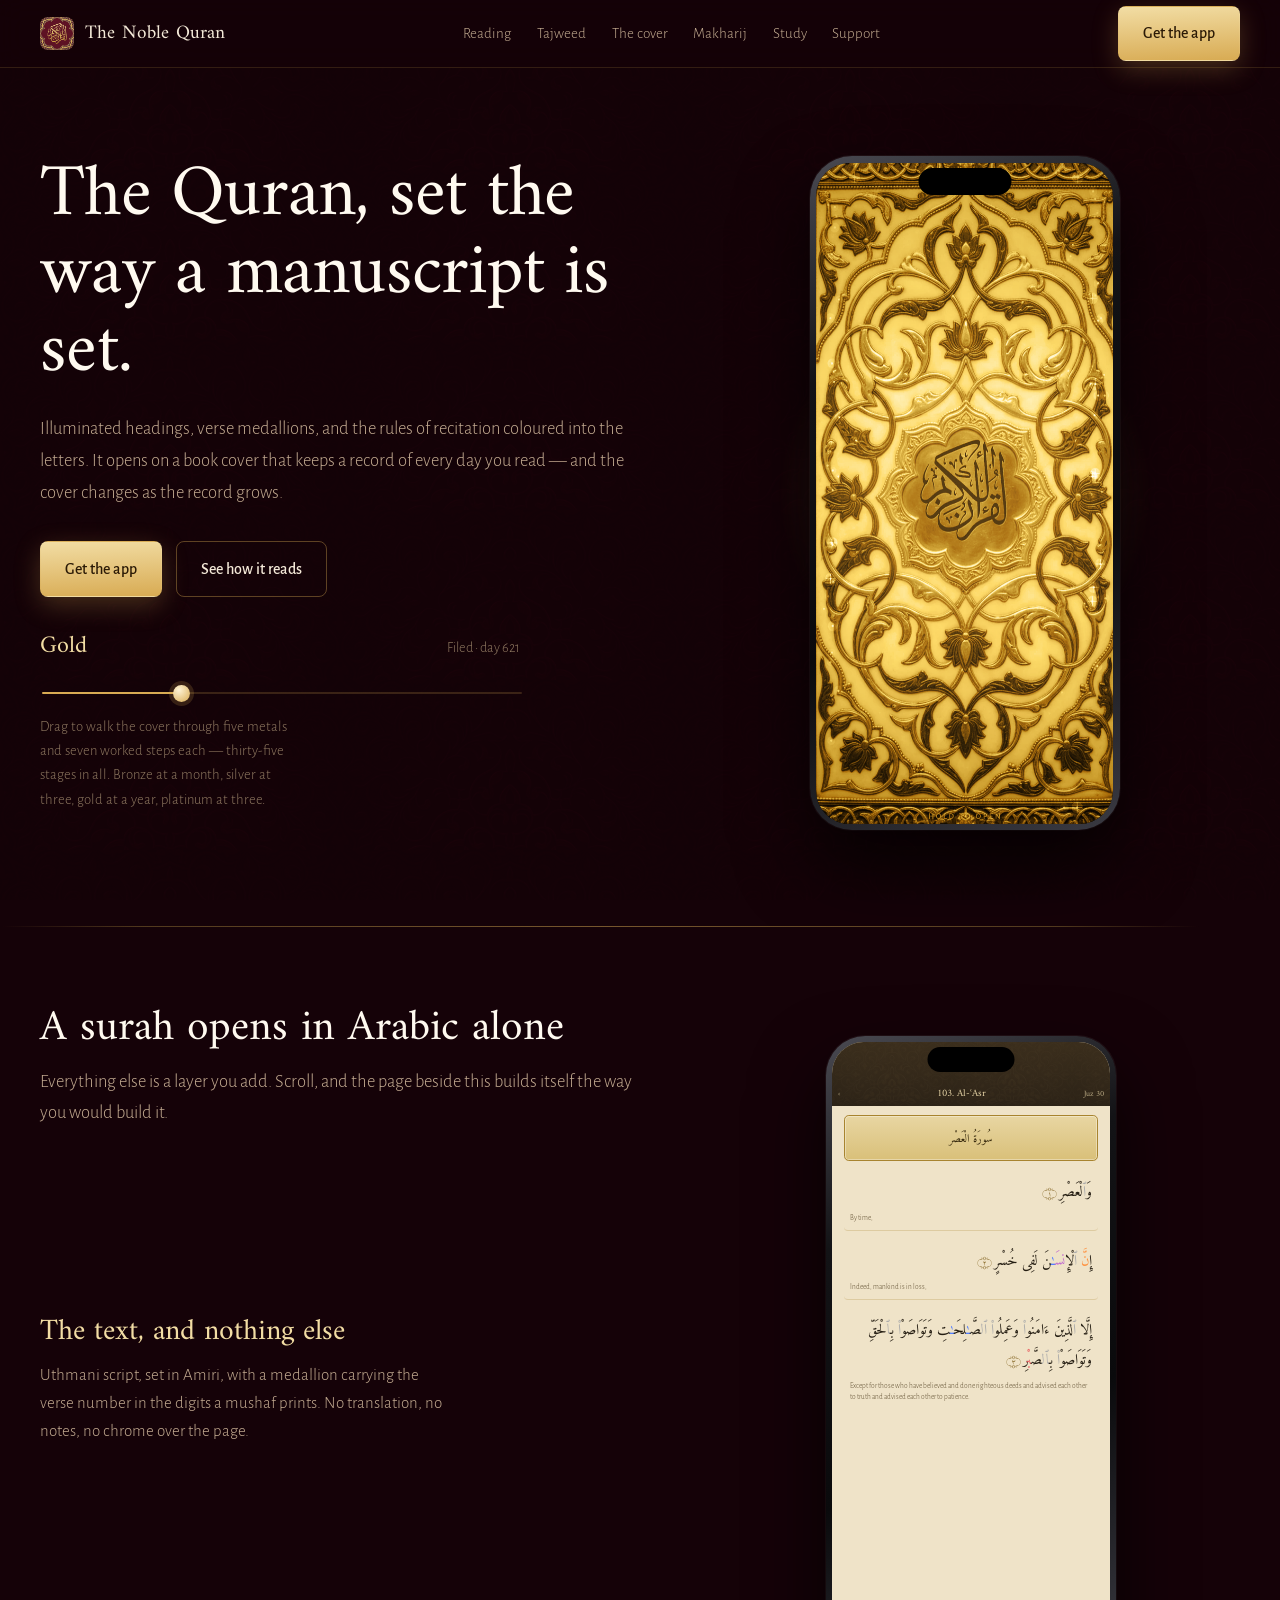
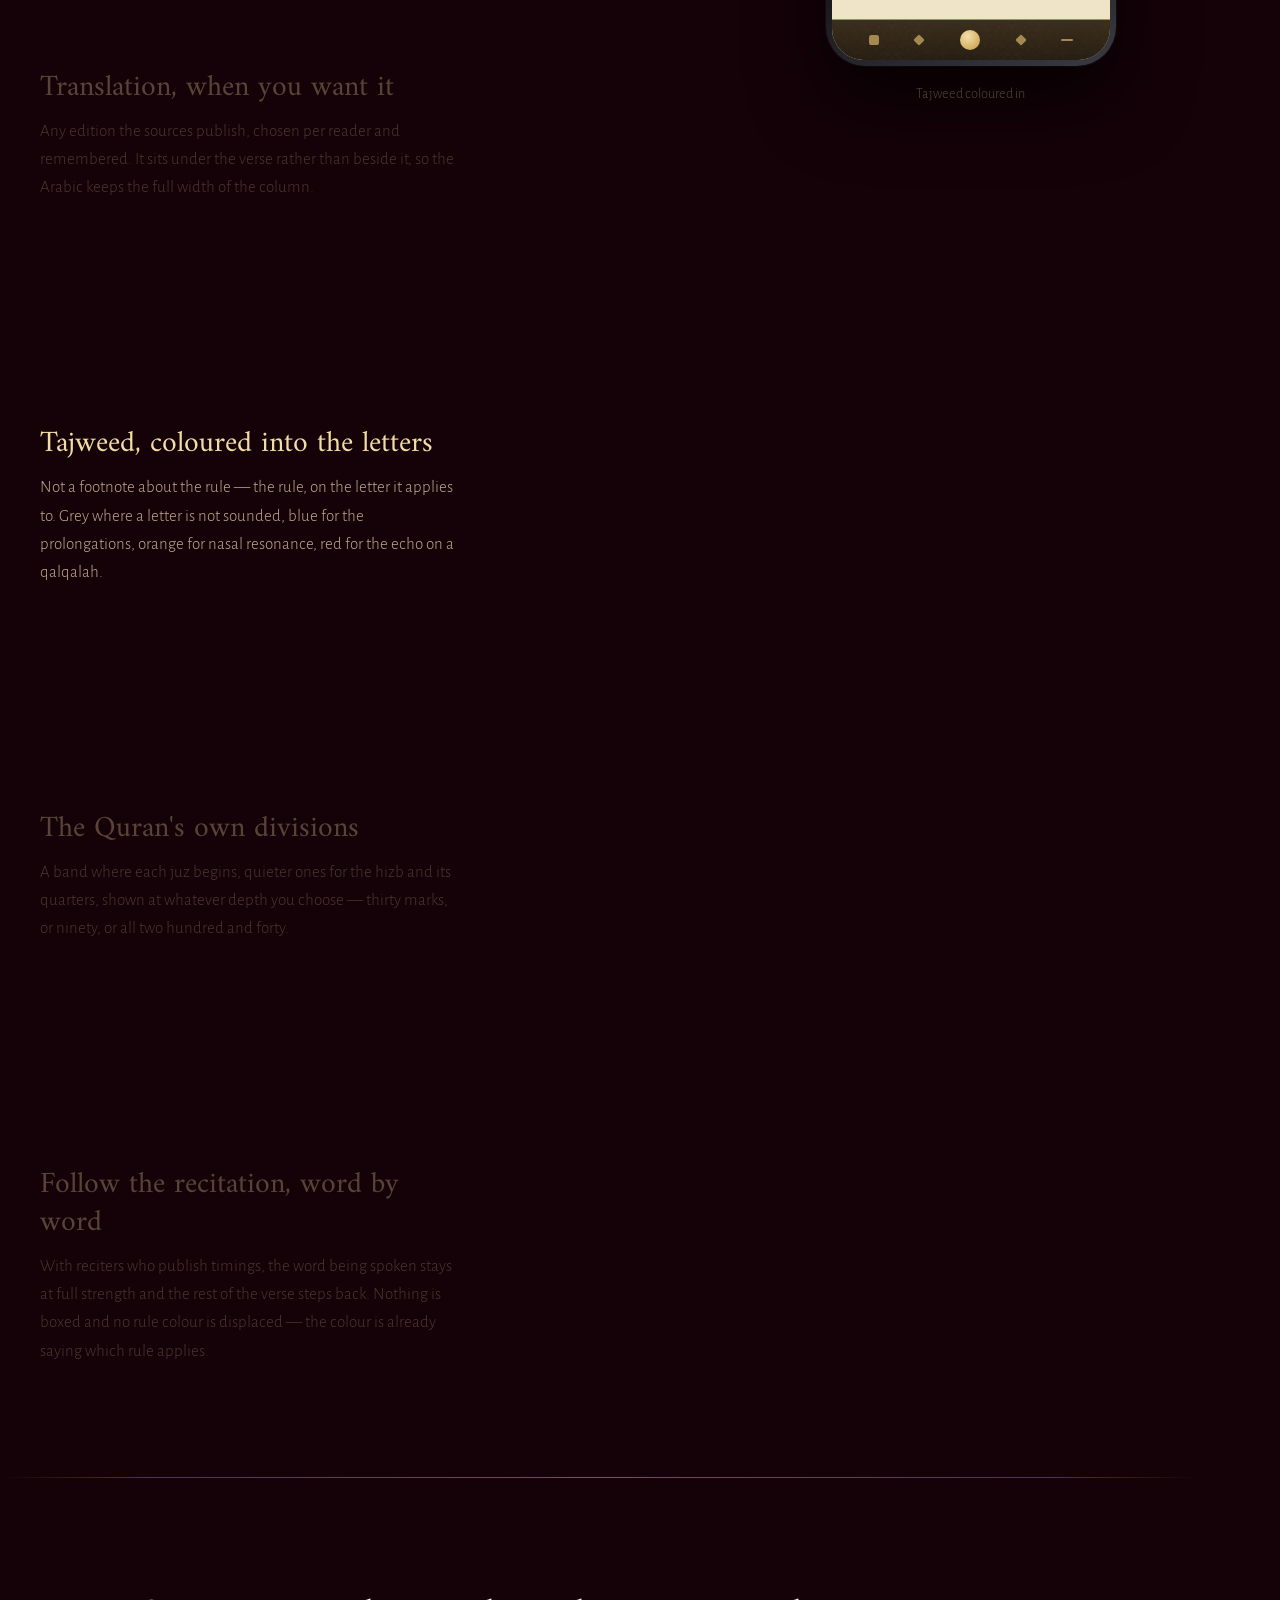
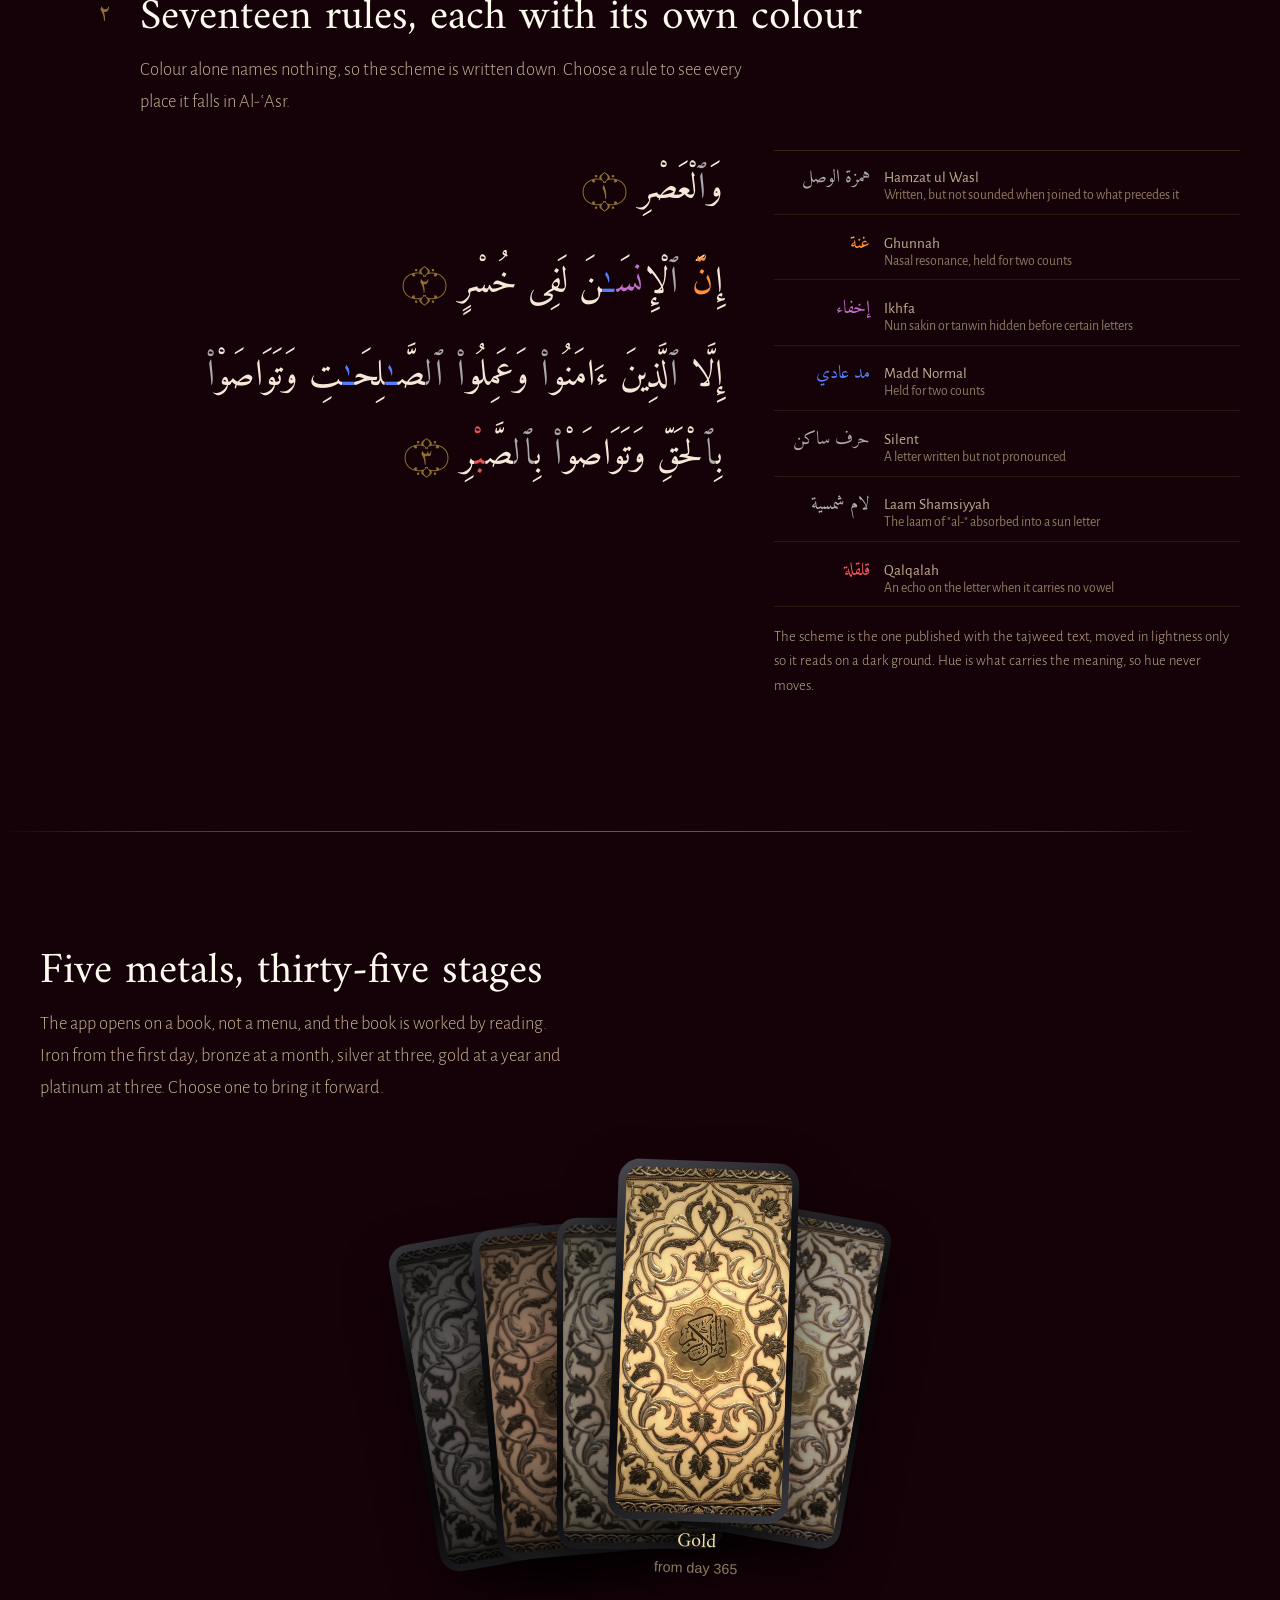
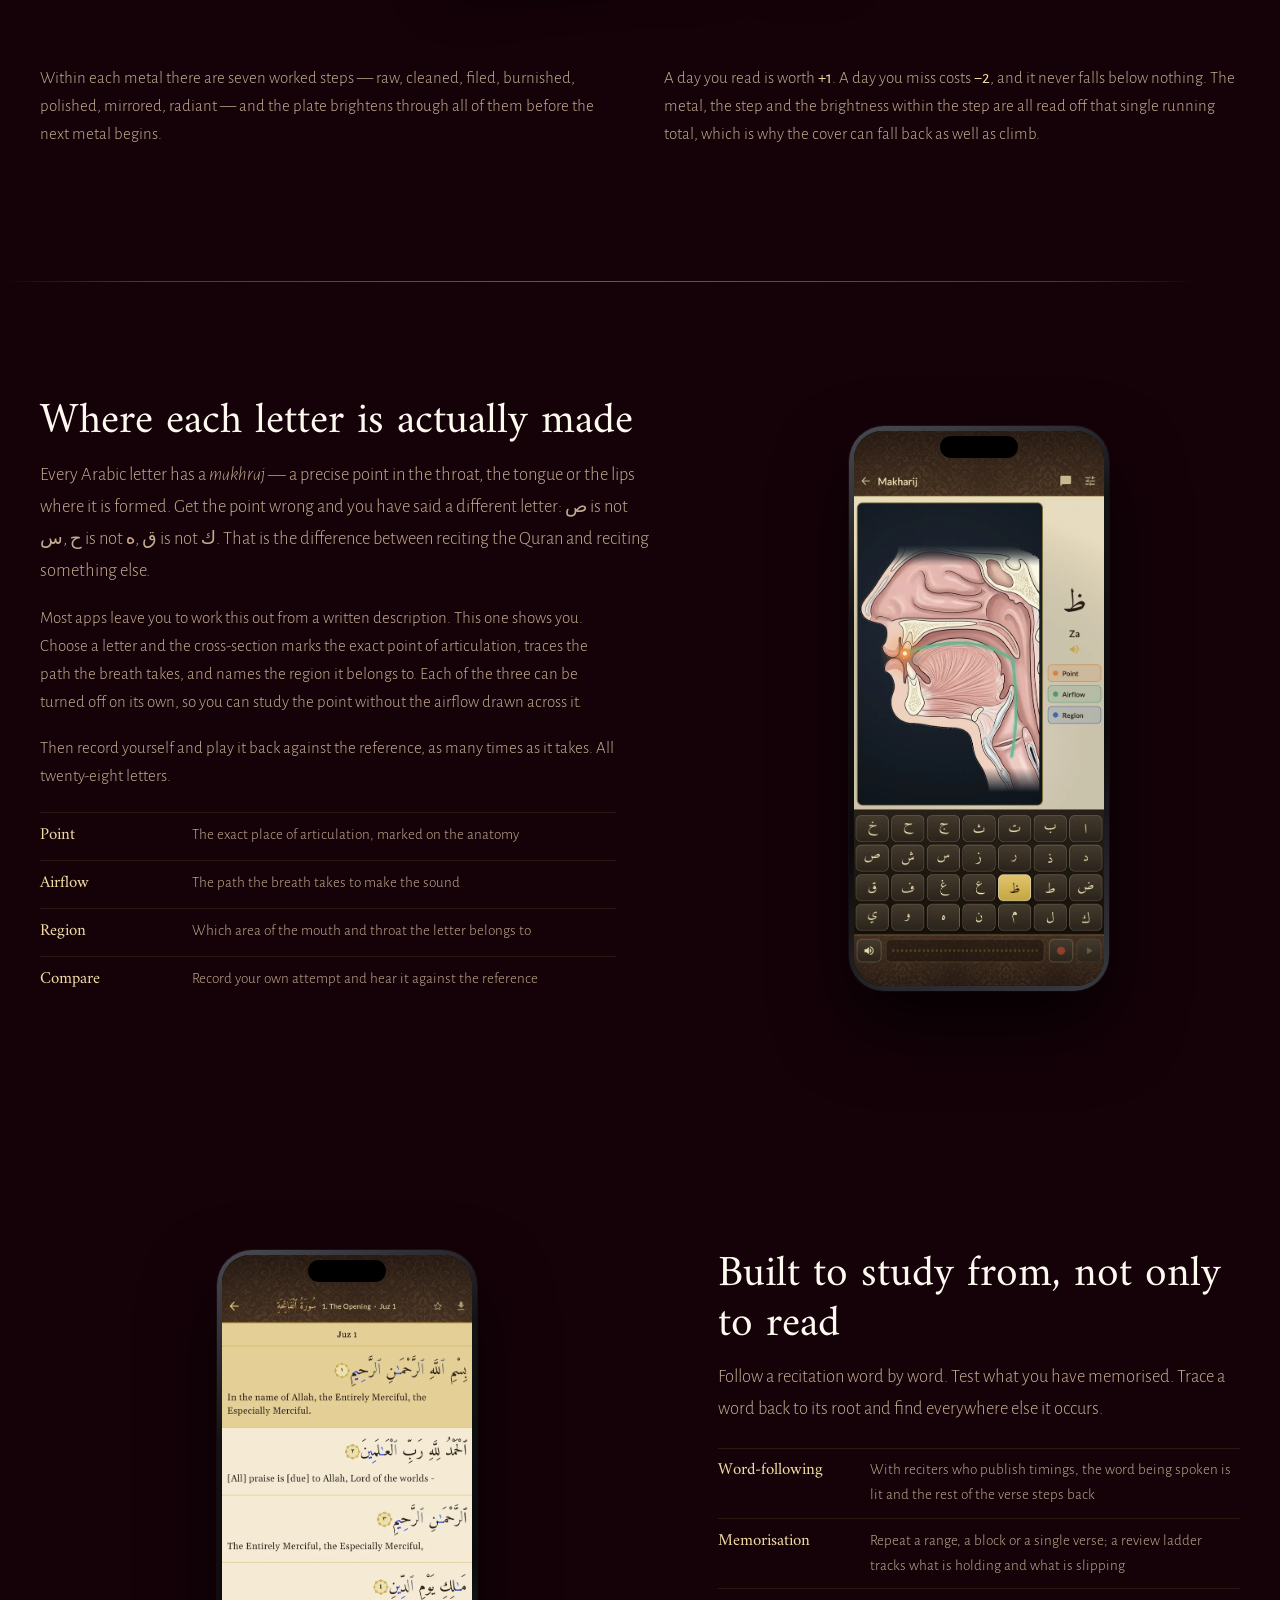
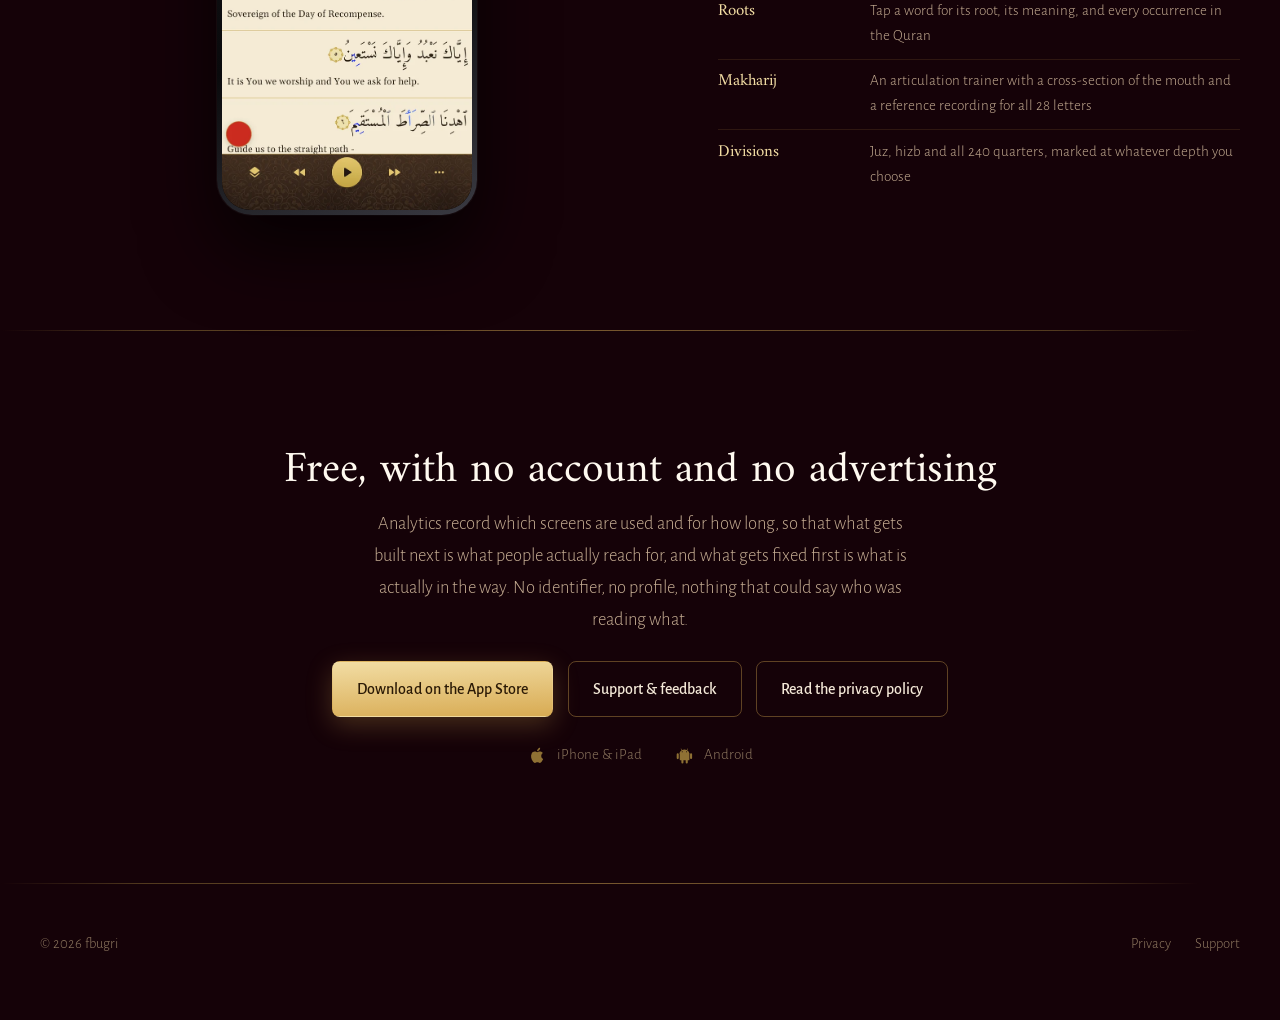
==== index.html @ 0a6eea0e "Texture the ground, mend the ladder, and give support a form The ladder was stacked: each metal's sp" ====
<!doctype html>
<html lang="en">
<head>
<meta charset="utf-8">
<meta name="viewport" content="width=device-width, initial-scale=1">
<title>The Noble Quran</title>
<meta name="description" content="A Quran reader for iPhone, set the way a manuscript is set. Tajweed coloured into the letters, word-by-word recitation, and a cover that records every day you read.">
<link rel="icon" href="img/icon.png">
<link rel="canonical" href="https://fbugri-rgb.github.io/noble-quran/">
<meta property="og:type" content="website">
<meta property="og:site_name" content="The Noble Quran">
<meta property="og:title" content="The Noble Quran">
<meta property="og:description" content="A Quran reader for iPhone, set the way a manuscript is set. Tajweed coloured into the letters, recitation followed word by word, and a cover worked by reading.">
<meta property="og:url" content="https://fbugri-rgb.github.io/noble-quran/">
<meta property="og:image" content="https://fbugri-rgb.github.io/noble-quran/img/og.jpg">
<meta property="og:image:width" content="1200">
<meta property="og:image:height" content="630">
<meta property="og:image:alt" content="The Noble Quran: an iPhone showing an illuminated gold book cover.">
<meta name="twitter:card" content="summary_large_image">
<meta name="twitter:title" content="The Noble Quran">
<meta name="twitter:description" content="A Quran reader for iPhone, set the way a manuscript is set. Tajweed coloured into the letters, recitation followed word by word, and a cover worked by reading.">
<meta name="twitter:image" content="https://fbugri-rgb.github.io/noble-quran/img/og.jpg">
<meta name="theme-color" content="#150208">

<link rel="preconnect" href="https://fonts.googleapis.com">
<link rel="preconnect" href="https://fonts.gstatic.com" crossorigin>
<link href="https://fonts.googleapis.com/css2?family=Amiri:ital,wght@0,400;0,700;1,400&family=Alegreya+Sans:wght@300;400;500;700&display=swap" rel="stylesheet">
<link rel="stylesheet" href="style.css">
<style>
/* ─── The phone ────────────────────────────────────────────────────────────
   Drawn rather than an image, so the bezel stays crisp at any size and the
   screen can hold live content as easily as a screenshot. */
.phone{position:relative;width:var(--w,270px);aspect-ratio:1206/2622;flex:none;
  border-radius:calc(var(--w,270px)/7.4);
  padding:calc(var(--w,270px)/48);
  background:linear-gradient(155deg,#4a4a52,#131316 28%,#0a0a0c 62%,#3a3a42);
  box-shadow:0 2.2rem 4.5rem rgba(0,0,0,.72), 0 0 0 1px rgba(255,255,255,.06);}
.phone-screen{position:relative;width:100%;height:100%;overflow:hidden;background:#000;
  border-radius:calc(var(--w,270px)/9.2)}
.phone-screen img{width:100%;height:100%;object-fit:cover;object-position:top}
.phone-island{position:absolute;top:calc(var(--w,270px)/26);left:50%;transform:translateX(-50%);
  width:30%;height:calc(var(--w,270px)/11.5);background:#000;border-radius:999px;z-index:3}

/* ─── Hero ─────────────────────────────────────────────────────────────── */
.hero{padding-top:clamp(3rem,7vw,5.5rem);padding-bottom:clamp(3.5rem,8vw,6rem);overflow:hidden}
.hero-grid{display:grid;grid-template-columns:minmax(0,1.03fr) minmax(0,.97fr);
  gap:clamp(2rem,5vw,4.5rem);align-items:center}
.hero h1{margin-bottom:1.4rem}
.hero .lede{margin-bottom:2rem}
.hero-cta{display:flex;gap:.9rem;flex-wrap:wrap;align-items:center}
.hero-note{margin-top:1.2rem;font-size:.92rem;color:var(--faint)}

.stage{position:relative;display:flex;justify-content:center;align-items:center}
.stage::before{content:"";position:absolute;width:min(34rem,120%);aspect-ratio:1;border-radius:50%;
  background:radial-gradient(closest-side,color-mix(in srgb,var(--gold) 22%,transparent),transparent 70%);
  filter:blur(6px)}

/* The cover canvas sits where a screenshot would, and is the same artwork the
   app draws — lit the same way. */
#coverCanvas{width:100%;height:100%;display:block}

/* The scrubber: the one interactive control in the hero. */
.scrub{margin-top:1.9rem;max-width:30rem}
.scrub-head{display:flex;justify-content:space-between;align-items:baseline;gap:1rem;margin-bottom:.55rem}
.scrub-metal{font-family:var(--display);font-size:1.5rem;color:var(--gold-bright)}
.scrub-step{font-size:.9rem;color:var(--faint)}
.scrub input[type=range]{width:100%;appearance:none;height:2px;border-radius:2px;
  background:linear-gradient(90deg,var(--gold) var(--pct,0%),color-mix(in srgb,var(--gold) 20%,transparent) var(--pct,0%));
  outline-offset:6px;cursor:pointer}
.scrub input[type=range]::-webkit-slider-thumb{appearance:none;width:1.05rem;height:1.05rem;border-radius:50%;
  background:radial-gradient(circle at 35% 30%,#fff3d4,var(--gold));border:0;
  box-shadow:0 0 0 4px color-mix(in srgb,var(--gold) 18%,transparent)}
.scrub input[type=range]::-moz-range-thumb{width:1.05rem;height:1.05rem;border-radius:50%;border:0;
  background:radial-gradient(circle at 35% 30%,#fff3d4,var(--gold))}
.scrub-caption{margin-top:.7rem;font-size:.92rem;color:var(--faint);max-width:32ch}

/* ─── Layer demo ───────────────────────────────────────────────────────── */
.verse-panel{background:linear-gradient(180deg,var(--ox-lift),var(--ox));
  border:1px solid color-mix(in srgb,var(--gold) 24%,transparent);border-radius:1rem;
  padding:clamp(1.4rem,3vw,2.2rem)}
.ayah{font-family:var(--display);font-size:clamp(1.7rem,3.4vw,2.35rem);line-height:2.1;
  direction:rtl;text-align:right;color:var(--ink);margin-bottom:.9rem}
.layer-line{color:var(--body);font-size:1rem;line-height:1.6;margin:.45rem 0 0;
  max-width:none;overflow:hidden;transition:opacity .22s ease}
.layer-line[hidden]{display:none}
.translit{font-style:italic;color:var(--faint)}
.switches{display:flex;flex-wrap:wrap;gap:.55rem;margin-top:1.5rem}
.sw{display:inline-flex;align-items:center;gap:.5rem;padding:.5rem .9rem;border-radius:999px;cursor:pointer;
  border:1px solid color-mix(in srgb,var(--gold) 26%,transparent);background:none;color:var(--body);
  font-family:var(--text);font-size:.95rem;transition:background .18s,color .18s,border-color .18s}
.sw .dot{width:.55rem;height:.55rem;border-radius:50%;background:color-mix(in srgb,var(--gold) 32%,transparent);
  transition:background .18s,box-shadow .18s}
.sw[aria-pressed=true]{color:var(--gold-bright);border-color:var(--gold);
  background:color-mix(in srgb,var(--gold) 11%,transparent)}
.sw[aria-pressed=true] .dot{background:var(--gold-bright);box-shadow:0 0 .5rem var(--gold)}

/* ─── Tajweed demo ─────────────────────────────────────────────────────── */
.tajweed-grid{display:grid;grid-template-columns:minmax(0,1.25fr) minmax(0,1fr);
  gap:clamp(1.6rem,4vw,3.2rem);align-items:start}
.tajweed-verse{font-family:var(--display);direction:rtl;text-align:right;
  font-size:clamp(1.6rem,3.2vw,2.3rem);line-height:2.15}
.tajweed-verse .v{display:block;margin-bottom:.9rem}
.tajweed-verse mark{background:none;color:inherit;border-radius:.15rem;padding:0 .04em;
  transition:background .2s ease,opacity .2s ease}
.tajweed-verse.dimmed mark:not(.lit){opacity:.28}
.tajweed-verse.dimmed .plain{opacity:.28}
.tajweed-verse mark.lit{background:color-mix(in srgb,currentColor 17%,transparent)}
.keylist{display:flex;flex-direction:column;gap:.1rem;border-top:1px solid color-mix(in srgb,var(--gold) 18%,transparent)}
.keyrow{display:grid;grid-template-columns:5.5rem 1fr;gap:.9rem;align-items:baseline;width:100%;
  padding:.62rem .5rem;background:none;border:0;border-bottom:1px solid color-mix(in srgb,var(--gold) 12%,transparent);
  cursor:pointer;text-align:left;font-family:var(--text);color:var(--body);font-size:.95rem;
  transition:background .16s}
.keyrow:hover,.keyrow.active{background:color-mix(in srgb,var(--gold) 8%,transparent);color:var(--ink)}
.keyrow .ar{font-family:var(--display);font-size:1.15rem;direction:rtl;text-align:right}
.keyrow .what{font-size:.86rem;color:var(--faint);display:block}

/* ─── Feature leaves ───────────────────────────────────────────────────── */
.feature{display:grid;grid-template-columns:minmax(0,1fr) minmax(0,.85fr);
  gap:clamp(2rem,5vw,4rem);align-items:center}
.feature.flip>.feature-shot{order:-1}
.feature-shot{display:flex;justify-content:center}
.spec{display:grid;gap:.1rem;margin-top:1.4rem;max-width:var(--measure)}
.spec div{display:grid;grid-template-columns:8.5rem 1fr;gap:1rem;padding:.55rem 0;
  border-top:1px solid color-mix(in srgb,var(--gold) 13%,transparent);font-size:.95rem}
.spec dt{color:var(--gold-bright);font-family:var(--display);font-size:1.05rem}
.spec dd{margin:0;color:var(--body)}

/* The metals are a real sequence, so they are numbered like one. */
.ladder{display:grid;gap:.1rem;margin-top:1.6rem;max-width:34rem}
.rung{display:grid;grid-template-columns:2.2rem 1fr auto;gap:1rem;align-items:center;
  padding:.7rem .2rem;border-top:1px solid color-mix(in srgb,var(--gold) 13%,transparent)}
.rung b{font-family:var(--display);font-weight:400;font-size:1.12rem;color:var(--ink)}
.rung .n{font-family:var(--display);color:var(--gold-dim);font-size:1.1rem}
.rung .d{color:var(--faint);font-size:.92rem;font-variant-numeric:tabular-nums}

.closing{text-align:center}
.closing h2{margin-inline:auto}
.closing p{margin-inline:auto}


/* ─── Scrollytelling: the page assembles itself ──────────────────────────
   The phone is pinned and the writing moves past it, so each paragraph is
   read while the thing it describes is on screen. */
.scrolly{padding-top:clamp(3rem,6vw,5rem);padding-bottom:0}
.scrolly-grid{display:grid;grid-template-columns:minmax(0,1fr) minmax(0,.9fr);
  gap:clamp(2rem,5vw,4.5rem);align-items:start}
.scrolly-intro{padding-bottom:clamp(2rem,6vh,4rem)}

.step{max-width:46ch;padding:min(15vh,7rem) 0;opacity:.3;transition:opacity .45s ease}
.step.is-live{opacity:1}
.step h3{font-family:var(--display);font-weight:400;font-size:clamp(1.35rem,2.4vw,1.85rem);
  color:var(--gold-bright);margin:0 0 .6rem}
.step p{color:var(--body);margin:0}
@media (prefers-reduced-motion:reduce){.step{opacity:1;transition:none}}

.scrolly-stage{position:sticky;top:calc(4.2rem + 3vh);display:flex;flex-direction:column;
  align-items:center;gap:1rem;padding-top:2rem}
.stage-note{font-size:.9rem;color:var(--faint);margin:0;text-align:center;min-height:1.4em;
  transition:opacity .3s ease}

/* ─── The page inside the phone ──────────────────────────────────────────
   Not a screenshot: the real text, the real colours, set as the app sets
   them, so it can add a layer without swapping an image. */
.mushaf{position:absolute;inset:0;background:#efe3c8;color:#2b2317;
  display:flex;flex-direction:column;font-family:var(--display);overflow:hidden}
/* The leather bars carry the app's arabesque, worked into them and held
   low -- the same image, at the same weight, that the app uses. Without it
   this mock stopped looking like the thing it is standing in for. */
.mushaf-head{flex:none;display:flex;align-items:center;justify-content:space-between;
  gap:.5em;padding:calc(var(--w,270px)/6.6) .9em .5em;
  background-color:#33291a;
  background-image:linear-gradient(180deg,rgba(59,47,29,.92),rgba(43,35,23,.92)),
    url('img/ornament.webp');
  background-size:auto,120px auto;
  background-repeat:no-repeat,repeat;
  color:#e8d6a8;font-size:.42rem}
.mushaf-title{font-size:1.5em}
.mushaf-back,.mushaf-juz{opacity:.75;font-size:1.2em}
.mushaf-band{flex:none;font-size:.42rem;text-align:center;padding:.85em 0;
  background:#e3cf9a;color:#4a3a17;border-block:1px solid #b08d3e;letter-spacing:.06em;
  max-height:0;padding-block:0;border-width:0;overflow:hidden;
  transition:max-height .4s ease,padding .4s ease,border-width .4s ease}
.mushaf.has-band .mushaf-band{max-height:8em;padding-block:.85em;border-width:1px}
.mushaf-body{flex:1;overflow:hidden;padding:.55rem .75rem;position:relative}
.mushaf-heading{margin:0 0 .6rem;padding:.5rem .4rem;text-align:center;border-radius:.3rem;
  background:linear-gradient(180deg,#e8d6a2,#d9c079);border:1px solid #a8842f;
  box-shadow:inset 0 0 0 1px rgba(255,255,255,.35)}
.mushaf-heading span{font-size:.72rem;color:#3a2c0f;direction:rtl}
.mushaf-bar{flex:none;height:2.6rem;
  background-color:#2e2517;
  background-image:linear-gradient(180deg,rgba(59,47,29,.92),rgba(36,29,18,.92)),
    url('img/ornament.webp');
  background-size:auto,120px auto;
  background-repeat:no-repeat,repeat;
  border-top:1px solid #b08d3e;display:flex;align-items:center;justify-content:space-evenly}
.mushaf-bar span{width:.62rem;height:.62rem;border-radius:.16rem;background:#cbab63;opacity:.75}
.mushaf-bar .mb-prev,.mushaf-bar .mb-next{width:.5rem;height:.5rem;transform:rotate(45deg);border-radius:.08rem}
.mushaf-bar .mb-more{width:.75rem;height:.16rem;border-radius:999px}
.mushaf-bar .mb-play{width:1.25rem;height:1.25rem;border-radius:50%;
  background:radial-gradient(circle at 38% 32%,#f3dfae,#c49a3d);opacity:1}

.mv{margin-bottom:.55rem;padding:.45rem .4rem;border-radius:.25rem;
  border-bottom:1px solid rgba(176,141,62,.28);transition:background .35s ease}
.mv:last-child{border-bottom:0}
.mv-ar{direction:rtl;text-align:right;font-size:.92rem;line-height:2;color:#241d12}
.mv-num{display:inline-block;color:#8a6c2c;font-size:.8em;margin-inline:.15em}
.mv-tr{font-family:var(--text);font-size:.46rem;line-height:1.5;color:#5d4c2e;
  margin:.3rem 0 0;max-height:0;opacity:0;overflow:hidden;
  transition:max-height .4s ease,opacity .3s ease,margin .4s ease}
.mushaf.has-translation .mv-tr{max-height:14em;opacity:1;margin-top:.3rem}

/* Tajweed is off until the step that turns it on; the ink stays black until
   then, exactly as the reader does it. */
.mv mark{background:none;color:inherit;transition:color .45s ease}
.mushaf.has-tajweed .mv mark{color:var(--rule)}

/* Following the words: the spoken word holds, everything else steps back. */
.mushaf.is-following .mv{background:transparent}
.mushaf.is-following .mv.is-playing .mv-ar .w{opacity:.3;transition:opacity .4s ease}
.mushaf.is-following .mv.is-playing .mv-ar .w.is-spoken{opacity:1}
.mushaf.is-following .mv.is-playing{background:rgba(203,171,99,.22)}

/* ─── The fan of metals ──────────────────────────────────────────────────
   Overlapped like plates on a bench, because they are the same plate at
   five stages of work rather than five different things. */
.cover-head{max-width:58ch;margin-bottom:clamp(2rem,5vw,3.5rem)}
.fan{display:flex;justify-content:center;align-items:flex-end;
  padding:1rem 0 2rem;min-height:clamp(19rem,38vw,27rem)}
.fan-card{appearance:none;background:none;border:0;padding:0;cursor:pointer;
  position:relative;flex:none;
  width:clamp(7.5rem,13vw,11rem);
  margin-inline:clamp(-3.4rem,-5.5vw,-2rem);
  transform:translateY(calc(var(--i) * -0.35rem)) rotate(calc((var(--i) - 2) * 5deg));
  transform-origin:50% 100%;
  transition:transform .5s cubic-bezier(.2,.8,.3,1),filter .4s ease,z-index 0s;
  filter:brightness(.72) saturate(.85)}
.fan-card:nth-child(1){z-index:1}.fan-card:nth-child(2){z-index:2}
.fan-card:nth-child(3){z-index:3}.fan-card:nth-child(4){z-index:4}
.fan-card:nth-child(5){z-index:5}
.fan-card.is-active{filter:none;z-index:9;
  transform:translateY(-2.4rem) rotate(calc((var(--i) - 2) * 2deg)) scale(1.09)}
.fan-card:hover{filter:brightness(.92)}
.fan-card.is-active:hover{filter:none}
.fan-phone{display:block;border-radius:12%/6%;overflow:hidden;
  background:linear-gradient(155deg,#4a4a52,#131316 30%,#0a0a0c 64%,#3a3a42);
  padding:4%;box-shadow:0 1.4rem 3rem rgba(0,0,0,.6)}
.fan-phone img{width:100%;display:block;border-radius:9%/4.5%}
.fan-label{position:absolute;left:50%;bottom:-3.1rem;transform:translateX(-50%);
  text-align:center;white-space:nowrap;opacity:0;transition:opacity .35s ease}
.fan-card.is-active .fan-label{opacity:1}
.fan-label b{display:block;font-family:var(--display);font-weight:400;font-size:1.15rem;
  color:var(--gold-bright)}
.fan-label i{font-style:normal;font-size:.82rem;color:var(--faint)}
.cover-foot{display:grid;grid-template-columns:1fr 1fr;gap:clamp(1.5rem,4vw,3rem);
  margin-top:clamp(3rem,6vw,4.5rem)}
.cover-foot b{color:var(--gold-bright);font-weight:400}
@media (prefers-reduced-motion:reduce){.fan-card{transition:none}}

@media (max-width:980px){
  .scrolly-grid{grid-template-columns:minmax(0,1fr)}
  .scrolly-stage{position:sticky;top:4.4rem;order:-1;padding-top:0;
    background:linear-gradient(180deg,var(--ox-deep) 78%,transparent);padding-bottom:1rem;z-index:5}
  .step{padding:8vh 0;opacity:1}
  .fan-card{margin-inline:clamp(-2.6rem,-7vw,-1.4rem)}
  .cover-foot{grid-template-columns:1fr}
}

/* One orchestrated arrival, on load, in the hero only. Everything further
   down the page is already in place when you reach it. */
.rise{opacity:0;transform:translateY(14px)}
.loaded .rise{opacity:1;transform:none;transition:opacity .7s cubic-bezier(.2,.7,.3,1),transform .7s cubic-bezier(.2,.7,.3,1)}
.loaded .rise:nth-child(1){transition-delay:.05s}
.loaded .rise:nth-child(2){transition-delay:.13s}
.loaded .rise:nth-child(3){transition-delay:.21s}
.loaded .rise:nth-child(4){transition-delay:.29s}
@media (prefers-reduced-motion:reduce){
  .rise{opacity:1;transform:none;transition:none}
}

@media (max-width:980px){
  .hero-grid,.tajweed-grid,.feature{grid-template-columns:minmax(0,1fr)}
  .feature.flip>.feature-shot{order:0}
  .leaf{grid-template-columns:minmax(0,1fr)}
  .margin{display:none}
  .masthead nav{display:none}
  .stage{order:-1}
}
</style>
</head>
<body>

<header class="masthead">
  <div class="folio bar">
    <a class="wordmark" href="#top"><img src="img/icon.png" alt=""><span>The Noble Quran</span></a>
    <nav>
      <a href="#reading">Reading</a>
      <a href="#tajweed">Tajweed</a>
      <a href="#cover">The cover</a>
      <a href="#makharij">Makharij</a>
      <a href="#study">Study</a>
      <a href="support.html#contact">Support</a>
    </nav>
    <a class="btn btn-gold" href="#get">Get the app</a>
  </div>
</header>

<main id="top">

<!-- ── Hero ──────────────────────────────────────────────────────────── -->
<div class="hero">
  <div class="folio hero-grid">
    <div>
      <h1 class="rise">The Quran, set the way a manuscript is set.</h1>
      <p class="lede rise">Illuminated headings, verse medallions, and the rules of recitation
        coloured into the letters. It opens on a book cover that keeps a record of every day
        you read — and the cover changes as the record grows.</p>
      <div class="hero-cta rise">
        <a class="btn btn-gold" href="#get">Get the app</a>
        <a class="btn btn-quiet" href="#reading">See how it reads</a>
      </div>
      <div class="scrub rise">
        <div class="scrub-head">
          <span class="scrub-metal" id="metalName">Iron</span>
          <span class="scrub-step" id="stepName">Raw · day 1</span>
        </div>
        <input id="days" type="range" min="0" max="2190" value="620" step="1"
               aria-label="Days read, to see how the cover changes">
        <p class="scrub-caption">Drag to walk the cover through five metals and seven worked
          steps each — thirty-five stages in all. Bronze at a month, silver at three,
          gold at a year, platinum at three.</p>
      </div>
    </div>

    <div class="stage rise">
      <div class="phone" style="--w:clamp(230px,30vw,310px)">
        <div class="phone-island"></div>
        <div class="phone-screen"><canvas id="coverCanvas" width="627" height="1302"></canvas></div>
      </div>
    </div>
  </div>
</div>

<hr class="rule folio">

<!-- ── The page, assembled ────────────────────────────────────────────────
     A pinned phone with a real page inside it. Each step adds one layer, so
     what the writing describes is what the phone is doing beside it.      -->
<section id="reading" class="scrolly">
  <div class="folio scrolly-grid">

    <div class="scrolly-steps">
      <div class="scrolly-intro">
        <h2>A surah opens in Arabic alone</h2>
        <p class="lede">Everything else is a layer you add. Scroll, and the page beside this
          builds itself the way you would build it.</p>
      </div>

      <article class="step" data-step="0">
        <h3>The text, and nothing else</h3>
        <p>Uthmani script, set in Amiri, with a medallion carrying the verse number in the
          digits a mushaf prints. No translation, no notes, no chrome over the page.</p>
      </article>

      <article class="step" data-step="1">
        <h3>Translation, when you want it</h3>
        <p>Any edition the sources publish, chosen per reader and remembered. It sits under the
          verse rather than beside it, so the Arabic keeps the full width of the column.</p>
      </article>

      <article class="step" data-step="2">
        <h3>Tajweed, coloured into the letters</h3>
        <p>Not a footnote about the rule — the rule, on the letter it applies to. Grey where a
          letter is not sounded, blue for the prolongations, orange for nasal resonance, red for
          the echo on a qalqalah.</p>
      </article>

      <article class="step" data-step="3">
        <h3>The Quran's own divisions</h3>
        <p>A band where each juz begins, quieter ones for the hizb and its quarters, shown at
          whatever depth you choose — thirty marks, or ninety, or all two hundred and forty.</p>
      </article>

      <article class="step" data-step="4">
        <h3>Follow the recitation, word by word</h3>
        <p>With reciters who publish timings, the word being spoken stays at full strength and
          the rest of the verse steps back. Nothing is boxed and no rule colour is displaced —
          the colour is already saying which rule applies.</p>
      </article>
    </div>

    <div class="scrolly-stage">
      <div class="phone" style="--w:clamp(220px,26vw,290px)">
        <div class="phone-island"></div>
        <div class="phone-screen">
          <div class="mushaf" id="mushaf">
            <div class="mushaf-head">
              <span class="mushaf-back">‹</span>
              <span class="mushaf-title">103. Al-ʿAsr</span>
              <span class="mushaf-juz">Juz 30</span>
            </div>
            <div class="mushaf-band" id="juzBand">Juz 30 · Quarter 4</div>
            <div class="mushaf-body" id="mushafBody">
              <div class="mushaf-heading"><span>سُورَةُ الْعَصْر</span></div>
            </div>
            <div class="mushaf-bar">
              <span class="mb-layers"></span><span class="mb-prev"></span>
              <span class="mb-play"></span><span class="mb-next"></span><span class="mb-more"></span>
            </div>
          </div>
        </div>
      </div>
      <p class="stage-note" id="stageNote">Arabic alone</p>
    </div>

  </div>
</section>

<hr class="rule folio">

<!-- ── Tajweed key ───────────────────────────────────────────────────────── -->
<section id="tajweed">
  <div class="folio leaf">
    <div class="margin" aria-hidden="true">٢</div>
    <div>
      <h2>Seventeen rules, each with its own colour</h2>
      <p class="lede">Colour alone names nothing, so the scheme is written down. Choose a rule
        to see every place it falls in Al-ʿAsr.</p>

      <div class="tajweed-grid" style="margin-top:2rem">
        <div class="tajweed-verse" id="tv" dir="rtl" aria-label="Surah Al-Asr, coloured by rule"></div>
        <div>
          <div class="keylist" id="keylist"></div>
          <p class="quiet" style="font-size:.92rem;margin-top:1.1rem">
            The scheme is the one published with the tajweed text, moved in lightness only so it
            reads on a dark ground. Hue is what carries the meaning, so hue never moves.
          </p>
        </div>
      </div>
    </div>
  </div>
</section>

<hr class="rule folio">

<!-- ── The cover, as a fan of metals ─────────────────────────────────────── -->
<section id="cover">
  <div class="folio">
    <div class="cover-head">
      <h2>Five metals, thirty-five stages</h2>
      <p class="lede">The app opens on a book, not a menu, and the book is worked by reading.
        Iron from the first day, bronze at a month, silver at three, gold at a year and
        platinum at three. Choose one to bring it forward.</p>
    </div>

    <div class="fan" id="fan">
      <button class="fan-card" data-metal="iron" style="--i:0" aria-label="Iron">
        <span class="fan-phone"><img src="img/cover_iron.webp" alt=""></span>
        <span class="fan-label"><b>Iron</b><i>from day one</i></span>
      </button>
      <button class="fan-card" data-metal="bronze" style="--i:1" aria-label="Bronze">
        <span class="fan-phone"><img src="img/cover_bronze.webp" alt=""></span>
        <span class="fan-label"><b>Bronze</b><i>from day 30</i></span>
      </button>
      <button class="fan-card" data-metal="silver" style="--i:2" aria-label="Silver">
        <span class="fan-phone"><img src="img/cover_silver.webp" alt=""></span>
        <span class="fan-label"><b>Silver</b><i>from day 90</i></span>
      </button>
      <button class="fan-card is-active" data-metal="gold" style="--i:3" aria-label="Gold">
        <span class="fan-phone"><img src="img/cover_gold.webp" alt=""></span>
        <span class="fan-label"><b>Gold</b><i>from day 365</i></span>
      </button>
      <button class="fan-card" data-metal="platinum" style="--i:4" aria-label="Platinum">
        <span class="fan-phone"><img src="img/cover_platinum.webp" alt=""></span>
        <span class="fan-label"><b>Platinum</b><i>from day 1,095</i></span>
      </button>
    </div>

    <div class="cover-foot">
      <p class="quiet">Within each metal there are seven worked steps — raw, cleaned, filed,
        burnished, polished, mirrored, radiant — and the plate brightens through all of them
        before the next metal begins.</p>
      <p class="quiet">A day you read is worth <b>+1</b>. A day you miss costs <b>−2</b>, and it
        never falls below nothing. The metal, the step and the brightness within the step are
        all read off that single running total, which is why the cover can fall back as well as
        climb.</p>
    </div>
  </div>
</section>

<hr class="rule folio">

<!-- ── Makharij ──────────────────────────────────────────────────────────
     A section of its own, because no other Quran app has this and because a
     cross-section of a throat needs explaining before it earns its place. -->
<section id="makharij">
  <div class="folio feature">
    <div>
      <h2>Where each letter is actually made</h2>
      <p class="lede">Every Arabic letter has a <em>makhraj</em> — a precise point in the
        throat, the tongue or the lips where it is formed. Get the point wrong and you have
        said a different letter: <bdi>ص</bdi> is not <bdi>س</bdi>, <bdi>ح</bdi> is not
        <bdi>ه</bdi>, <bdi>ق</bdi> is not <bdi>ك</bdi>. That is the difference
        between reciting the Quran and reciting something else.</p>
      <p class="quiet">Most apps leave you to work this out from a written description. This
        one shows you. Choose a letter and the cross-section marks the exact point of
        articulation, traces the path the breath takes, and names the region it belongs to.
        Each of the three can be turned off on its own, so you can study the point without
        the airflow drawn across it.</p>
      <p class="quiet">Then record yourself and play it back against the reference, as many
        times as it takes. All twenty-eight letters.</p>
      <dl class="spec">
        <div><dt>Point</dt><dd>The exact place of articulation, marked on the anatomy</dd></div>
        <div><dt>Airflow</dt><dd>The path the breath takes to make the sound</dd></div>
        <div><dt>Region</dt><dd>Which area of the mouth and throat the letter belongs to</dd></div>
        <div><dt>Compare</dt><dd>Record your own attempt and hear it against the reference</dd></div>
      </dl>
    </div>
    <div class="feature-shot">
      <div class="phone" style="--w:clamp(210px,24vw,260px)">
        <div class="phone-island"></div>
        <div class="phone-screen"><img src="img/shot_makharij.webp" alt="The articulation trainer, showing where the letter za is formed"></div>
      </div>
    </div>
  </div>
</section>

<!-- ── Study ─────────────────────────────────────────────────────────── -->
<section id="study">
  <div class="folio feature flip">
    <div>
      <h2>Built to study from, not only to read</h2>
      <p class="lede">Follow a recitation word by word. Test what you have memorised. Trace a
        word back to its root and find everywhere else it occurs.</p>
      <dl class="spec">
        <div><dt>Word-following</dt><dd>With reciters who publish timings, the word being spoken is lit and the rest of the verse steps back</dd></div>
        <div><dt>Memorisation</dt><dd>Repeat a range, a block or a single verse; a review ladder tracks what is holding and what is slipping</dd></div>
        <div><dt>Roots</dt><dd>Tap a word for its root, its meaning, and every occurrence in the Quran</dd></div>
        <div><dt>Makharij</dt><dd>An articulation trainer with a cross-section of the mouth and a reference recording for all 28 letters</dd></div>
        <div><dt>Divisions</dt><dd>Juz, hizb and all 240 quarters, marked at whatever depth you choose</dd></div>
      </dl>
    </div>
    <div class="feature-shot">
      <div class="phone" style="--w:clamp(210px,24vw,260px)">
        <div class="phone-island"></div>
        <div class="phone-screen"><img src="img/shot_reader.webp" alt="The reader, showing a surah"></div>
      </div>
    </div>
  </div>
</section>

<hr class="rule folio">

<!-- ── Close ─────────────────────────────────────────────────────────── -->
<section id="get">
  <div class="folio closing">
    <h2>Free, with no account and no advertising</h2>
    <p class="lede" style="max-width:54ch">Analytics record which screens are used and for how
      long, so that what gets built next is what people actually reach for, and what gets fixed
      first is what is actually in the way. No identifier, no profile, nothing that could say
      who was reading what.</p>
    <div style="display:flex;gap:.9rem;justify-content:center;flex-wrap:wrap;margin-top:1.6rem">
      <a class="btn btn-gold" href="#">Download on the App Store</a>
      <a class="btn btn-quiet" href="support.html#contact">Support &amp; feedback</a>
      <a class="btn btn-quiet" href="privacy.html">Read the privacy policy</a>
    </div>

    <!-- Both platforms, said plainly. These are drawn marks, not the official
         App Store and Google Play badges: those have their own artwork and
         rules, and neither may be shown until the app is actually listed. -->
    <ul class="platforms" aria-label="Supported platforms">
      <li>
        <svg viewBox="0 0 24 24" aria-hidden="true" focusable="false">
          <path d="M16.4 12.7c0-2.2 1.8-3.3 1.9-3.4-1-1.5-2.6-1.7-3.2-1.7-1.4-.1-2.7.8-3.3.8-.7 0-1.7-.8-2.8-.8-1.5 0-2.8.8-3.6 2.1-1.5 2.7-.4 6.6 1.1 8.8.7 1 1.6 2.2 2.7 2.2 1.1 0 1.5-.7 2.8-.7 1.3 0 1.6.7 2.8.7 1.2 0 1.9-1.1 2.6-2.1.8-1.2 1.2-2.4 1.2-2.4s-2.2-.9-2.2-3.5zM14.3 5.9c.6-.7 1-1.7.9-2.7-.9 0-2 .6-2.6 1.3-.6.6-1.1 1.7-.9 2.6 1 .1 2-.5 2.6-1.2z"/>
        </svg>
        <span>iPhone &amp; iPad</span>
      </li>
      <li>
        <svg viewBox="0 0 24 24" aria-hidden="true" focusable="false">
          <path d="M6.2 9.3h11.6v7.4a1 1 0 0 1-1 1h-.9v2.5a1.2 1.2 0 1 1-2.4 0v-2.5h-2.6v2.5a1.2 1.2 0 1 1-2.4 0v-2.5h-.9a1 1 0 0 1-1-1V9.3zM4.3 9.6a1.2 1.2 0 0 1 1.2 1.2v4.3a1.2 1.2 0 1 1-2.4 0v-4.3a1.2 1.2 0 0 1 1.2-1.2zm15.4 0a1.2 1.2 0 0 1 1.2 1.2v4.3a1.2 1.2 0 1 1-2.4 0v-4.3a1.2 1.2 0 0 1 1.2-1.2zM8.4 4.2l.9 1.6a5.9 5.9 0 0 1 5.4 0l.9-1.6a.3.3 0 1 1 .5.3l-.9 1.6a5 5 0 0 1 2.6 4H6.2a5 5 0 0 1 2.6-4l-.9-1.6a.3.3 0 1 1 .5-.3zM9.5 7.1a.6.6 0 1 0 0 1.2.6.6 0 0 0 0-1.2zm5 0a.6.6 0 1 0 0 1.2.6.6 0 0 0 0-1.2z"/>
        </svg>
        <span>Android</span>
      </li>
    </ul>
  </div>
</section>

</main>

<hr class="rule folio">
<footer>
  <div class="folio foot">
    <div>© 2026 fbugri</div>
    <nav>
      <a href="privacy.html">Privacy</a>
      <a href="support.html">Support</a>
    </nav>
  </div>
</footer>

<script>
(function(){
'use strict';
const reduced = matchMedia('(prefers-reduced-motion: reduce)').matches;

/* ── The layers, as the reader has them ─────────────────────────────── */
document.querySelectorAll('.sw').forEach(function(btn){
  btn.addEventListener('click', function(){
    const on = btn.getAttribute('aria-pressed') === 'true';
    btn.setAttribute('aria-pressed', String(!on));
    document.getElementById(btn.dataset.line).hidden = on;
  });
});

/* ── Tajweed ─────────────────────────────────────────────────────────────
   The markup and the colours are the app's own. Text comes from AlQuran
   Cloud's quran-tajweed edition, where a rule is written [code[letters].  */
const RULES = {
  h:['Hamzat ul Wasl','همزة الوصل','#AAAAAA','Written, but not sounded when joined to what precedes it'],
  s:['Silent','حرف ساكن','#AAAAAA','A letter written but not pronounced'],
  l:['Laam Shamsiyyah','لام شمسية','#AAAAAA','The laam of "al-" absorbed into a sun letter'],
  n:['Madd Normal','مد عادي','#537FFF','Held for two counts'],
  p:['Madd Permissible','مد جائز','#4050FF','May be held for two, four or six'],
  o:['Madd Obligatory','مد واجب','#2144C1','Held for four or five counts'],
  m:['Madd Necessary','مد لازم','#000EBC','Held for six counts'],
  g:['Ghunnah','غنة','#FF7E1E','Nasal resonance, held for two counts'],
  q:['Qalqalah','قلقلة','#DD0008','An echo on the letter when it carries no vowel'],
  f:['Ikhfa','إخفاء','#9400A8','Nun sakin or tanwin hidden before certain letters'],
  c:['Ikhfa Shafawi','إخفاء شفوي','#D500B7','Meem sakin hidden before ba'],
  w:['Idgham Shafawi','إدغام شفوي','#58B800','Meem merged into meem'],
  i:['Iqlab','إقلاب','#26BFFD','Nun or tanwin turned into a meem before ba'],
  a:['Idgham With Ghunnah','إدغام بغنة','#169777','Merged, carrying nasal resonance'],
  u:['Idgham Without Ghunnah','إدغام بلا غنة','#169200','Merged, without resonance']
};
const VERSES = [
  'وَ[h:9999[ٱ]لْعَصْرِ',
  'إِ[g[نّ]َ [h:7137[ٱ]لْإِ[f:5969[نس]َ[n[ـٰ]نَ لَفِى خُسْرٍ',
  'إِلَّا [h:778[ٱ]لَّذِينَ ءَامَنُو[s[اْ] وَعَمِلُو[s[اْ] [h:118[ٱ][l[ل]صَّ[n[ـٰ]لِحَ[n[ـٰ]تِ وَتَوَاصَوْ[s[اْ] بِ[h:370[ٱ]لْحَقِّ وَتَوَاصَوْ[s[اْ] بِ[h:223[ٱ][l[ل]صَّ[q:223[بْ]رِ'
];

/* Lightness is nudged so each hue reads on a dark ground; hue itself is left
   exactly where the published scheme puts it. */
function onDark(hex){
  const n = parseInt(hex.slice(1),16);
  let r=(n>>16)/255, g=((n>>8)&255)/255, b=(n&255)/255;
  const mx=Math.max(r,g,b), mn=Math.min(r,g,b), l=(mx+mn)/2;
  if(l>=0.62) return hex;
  const k=(0.62-l)/(1-l);
  const up=v=>Math.round((v+(1-v)*k)*255);
  return '#'+[up(r),up(g),up(b)].map(v=>v.toString(16).padStart(2,'0')).join('');
}

const tv = document.getElementById('tv');
const keylist = document.getElementById('keylist');
const seen = [];

VERSES.forEach(function(src, i){
  const line = document.createElement('span');
  line.className = 'v';
  const re = /\[([a-z])(?::\d+)?\[([^\]]*)\]/g;
  let last = 0, m;
  while((m = re.exec(src)) !== null){
    if(m.index > last) line.appendChild(plain(src.slice(last, m.index)));
    const code = m[1], rule = RULES[code];
    if(rule){
      const el = document.createElement('mark');
      el.textContent = m[2];
      el.style.color = onDark(rule[2]);
      el.dataset.code = code;
      line.appendChild(el);
      if(seen.indexOf(code) === -1) seen.push(code);
    } else {
      line.appendChild(plain(m[2]));
    }
    last = re.lastIndex;
  }
  if(last < src.length) line.appendChild(plain(src.slice(last)));
  const num = document.createElement('span');
  num.className = 'plain';
  num.style.color = 'var(--gold-dim)';
  num.textContent = ' ۝' + String(i+1).replace(/[0-9]/g, d => '٠١٢٣٤٥٦٧٨٩'[+d]) + ' ';
  line.appendChild(num);
  tv.appendChild(line);
});

function plain(t){
  const s = document.createElement('span');
  s.className = 'plain';
  s.textContent = t;
  return s;
}

seen.forEach(function(code){
  const r = RULES[code];
  const row = document.createElement('button');
  row.type = 'button';
  row.className = 'keyrow';
  row.dataset.code = code;
  row.innerHTML = '<span class="ar" style="color:' + onDark(r[2]) + '">' + r[1] + '</span>' +
                  '<span>' + r[0] + '<span class="what">' + r[3] + '</span></span>';
  keylist.appendChild(row);
});

let activeRule = null;
function showRule(code){
  activeRule = code;
  tv.classList.toggle('dimmed', code !== null);
  tv.querySelectorAll('mark').forEach(function(el){
    el.classList.toggle('lit', el.dataset.code === code);
  });
  keylist.querySelectorAll('.keyrow').forEach(function(el){
    el.classList.toggle('active', el.dataset.code === code);
  });
}
keylist.addEventListener('click', function(e){
  const row = e.target.closest('.keyrow');
  if(!row) return;
  showRule(activeRule === row.dataset.code ? null : row.dataset.code);
});
keylist.addEventListener('mouseover', function(e){
  const row = e.target.closest('.keyrow');
  if(row && activeRule === null) showRule(row.dataset.code);
});
keylist.addEventListener('mouseleave', function(){ if(activeRule === null) showRule(null); });

/* ── The living cover ────────────────────────────────────────────────────
   The same artwork the app draws, lit the same way: a slow breath, a gleam
   that crosses, and glints that fire where the metal actually catches. The
   metal is a tint over the plate, which is why dragging the scrubber walks
   it from iron to platinum.                                              */
/* Each metal's start is the running day total at which it is reached -- the
   same numbers the app keeps in metalStarts -- and `days` is how long it then
   lasts, which is simply the distance to the next one. The ladder ends at
   2190, where the app's lastCoverDay puts it. */
const LAST_DAY = 2190;
const METALS = [
  {name:'Iron',     start:0,    tint:[108,112,120], gleam:.42},
  {name:'Bronze',   start:30,   tint:[158,104,52],  gleam:.60},
  {name:'Silver',   start:90,   tint:[206,210,218], gleam:.80},
  {name:'Gold',     start:365,  tint:[214,170,74],  gleam:.95},
  {name:'Platinum', start:1095, tint:[236,240,246], gleam:1.10}
];
METALS.forEach(function(m,i){
  m.days = (i === METALS.length - 1 ? LAST_DAY : METALS[i+1].start) - m.start;
});
const STEPS = ['Raw','Cleaned','Filed','Burnished','Polished','Mirrored','Radiant'];

const canvas = document.getElementById('coverCanvas');
const ctx = canvas.getContext('2d');
const plate = new Image();
let ready = false;
plate.onload = function(){ ready = true; draw(performance.now()); };
plate.src = 'img/shot_cover.webp';

const daysInput = document.getElementById('days');
const metalName = document.getElementById('metalName');
const stepName  = document.getElementById('stepName');

function stateFor(days){
  // Read off the total rather than assembled from spans, so this and the app
  // cannot drift apart: the metal is the last one whose start has been passed.
  let metal = METALS[0];
  for(let i=0;i<METALS.length;i++){
    if(days >= METALS[i].start) metal = METALS[i];
  }
  const frac = Math.min(0.999, (days - metal.start) / metal.days);
  return {metal:metal, step:Math.floor(frac*7), frac:frac, days:days};
}

let current = stateFor(0);
function readScrub(){
  current = stateFor(+daysInput.value);
  metalName.textContent = current.metal.name;
  stepName.textContent = STEPS[current.step] + ' · day ' + (+daysInput.value + 1).toLocaleString();
  daysInput.style.setProperty('--pct', (daysInput.value / daysInput.max * 100) + '%');
}
daysInput.addEventListener('input', function(){ readScrub(); if(reduced) draw(performance.now()); });
readScrub();

/* Glints are placed where the plate is genuinely bright, sampled once. */
let glints = [];
function sampleGlints(){
  const off = document.createElement('canvas');
  off.width = 96; off.height = 200;
  const octx = off.getContext('2d', {willReadFrequently:true});
  octx.drawImage(plate, 0, 0, off.width, off.height);
  const data = octx.getImageData(0,0,off.width,off.height).data;
  for(let y=0;y<off.height;y+=2){
    for(let x=0;x<off.width;x+=2){
      const i=(y*off.width+x)*4;
      const lum=(data[i]*0.2126+data[i+1]*0.7152+data[i+2]*0.0722)/255;
      if(lum>0.74 && Math.random()<0.16){
        glints.push({x:x/off.width, y:y/off.height, phase:Math.random()*Math.PI*2, lum:lum});
      }
    }
  }
  glints = glints.slice(0,240);
}

function draw(t){
  if(!ready) return;
  const w = canvas.width, h = canvas.height;
  if(!glints.length){ try{ sampleGlints(); }catch(e){ glints=[]; } }

  ctx.clearRect(0,0,w,h);
  ctx.drawImage(plate,0,0,w,h);

  const m = current.metal;
  const worked = 0.35 + 0.65*(current.step/6);

  // The metal itself, laid over the plate.
  ctx.globalCompositeOperation = 'color';
  ctx.fillStyle = 'rgb('+m.tint[0]+','+m.tint[1]+','+m.tint[2]+')';
  ctx.globalAlpha = 0.82;
  ctx.fillRect(0,0,w,h);

  // Worked steps read as depth of polish, not as a different colour.
  ctx.globalCompositeOperation = 'overlay';
  ctx.globalAlpha = 0.18 + 0.42*worked;
  ctx.fillStyle = 'rgb('+m.tint[0]+','+m.tint[1]+','+m.tint[2]+')';
  ctx.fillRect(0,0,w,h);

  ctx.globalCompositeOperation = 'source-over';
  ctx.globalAlpha = 1;

  if(!reduced){
    // One slow breath out from the medallion, and a fainter gleam crossing.
    const breath = 0.5 + 0.5*Math.sin(t/4600*Math.PI);
    const g = ctx.createRadialGradient(w*0.5,h*0.5,w*0.05,w*0.5,h*0.5,w*1.05);
    g.addColorStop(0,'rgba(255,244,214,'+(0.05+0.07*breath*m.gleam*worked)+')');
    g.addColorStop(1,'rgba(255,244,214,0)');
    ctx.fillStyle = g;
    ctx.fillRect(0,0,w,h);

    const sweep = ((t/19000) % 1) * 2.2 - 0.6;
    const lg = ctx.createLinearGradient(0,(sweep-0.22)*h,0,(sweep+0.22)*h);
    lg.addColorStop(0,'rgba(255,246,222,0)');
    lg.addColorStop(0.5,'rgba(255,246,222,'+(0.055*m.gleam*worked)+')');
    lg.addColorStop(1,'rgba(255,246,222,0)');
    ctx.fillStyle = lg;
    ctx.fillRect(0,0,w,h);

    // Glints catch as the light reaches them.
    ctx.globalCompositeOperation = 'lighter';
    for(let i=0;i<glints.length;i++){
      const p = glints[i];
      const near = 1 - Math.min(1, Math.abs(p.y - sweep)*4.2);
      if(near <= 0) continue;
      const a = near * (0.35+0.65*Math.sin(t/1400 + p.phase)**2) * 0.5 * m.gleam * worked;
      if(a <= 0.004) continue;
      const r = w*0.012*(0.6+p.lum);
      const rg = ctx.createRadialGradient(p.x*w,p.y*h,0,p.x*w,p.y*h,r);
      rg.addColorStop(0,'rgba(255,250,232,'+a+')');
      rg.addColorStop(1,'rgba(255,250,232,0)');
      ctx.fillStyle = rg;
      ctx.fillRect(p.x*w-r,p.y*h-r,r*2,r*2);
    }
    ctx.globalCompositeOperation = 'source-over';
  }
}

let raf = null;
function loop(t){ draw(t); raf = requestAnimationFrame(loop); }
if(!reduced){
  // Only while it is on screen — no point lighting a cover nobody is looking at.
  const io = new IntersectionObserver(function(entries){
    entries.forEach(function(e){
      if(e.isIntersecting && raf === null) raf = requestAnimationFrame(loop);
      else if(!e.isIntersecting && raf !== null){ cancelAnimationFrame(raf); raf = null; }
    });
  }, {threshold:0.05});
  io.observe(canvas);
}


/* ── The page inside the phone ───────────────────────────────────────────
   Built once from the same markup the tajweed key uses, then layers are
   added by class. Words are kept as their own spans so the recitation can
   light one without disturbing the rule colours inside it.              */
const TRANSLATION = [
  'By time,',
  'Indeed, mankind is in loss,',
  'Except for those who have believed and done righteous deeds and advised each other to truth and advised each other to patience.'
];

function buildWord(src){
  const w = document.createElement('span');
  w.className = 'w';
  const re = /\[([a-z])(?::\d+)?\[([^\]]*)\]/g;
  let last = 0, m;
  while((m = re.exec(src)) !== null){
    if(m.index > last) w.appendChild(document.createTextNode(src.slice(last, m.index)));
    const rule = RULES[m[1]];
    if(rule){
      const el = document.createElement('mark');
      el.textContent = m[2];
      el.style.setProperty('--rule', onDark(rule[2]));
      w.appendChild(el);
    } else {
      w.appendChild(document.createTextNode(m[2]));
    }
    last = re.lastIndex;
  }
  if(last < src.length) w.appendChild(document.createTextNode(src.slice(last)));
  return w;
}

const mushaf = document.getElementById('mushaf');
const mushafBody = document.getElementById('mushafBody');
if(mushafBody){
  VERSES.forEach(function(src, i){
    const v = document.createElement('div');
    v.className = 'mv';
    const ar = document.createElement('div');
    ar.className = 'mv-ar';
    src.split(' ').forEach(function(word, wi){
      if(wi) ar.appendChild(document.createTextNode(' '));
      ar.appendChild(buildWord(word));
    });
    const num = document.createElement('span');
    num.className = 'mv-num';
    num.textContent = '۝' + String(i+1).replace(/[0-9]/g, d => '٠١٢٣٤٥٦٧٨٩'[+d]);
    ar.appendChild(num);
    v.appendChild(ar);
    const tr = document.createElement('p');
    tr.className = 'mv-tr';
    tr.textContent = TRANSLATION[i];
    v.appendChild(tr);
    mushafBody.appendChild(v);
  });
}

/* Each step turns on exactly one more thing. */
const STEP_STATE = [
  {cls:[],                                                    note:'Arabic alone'},
  {cls:['has-translation'],                                   note:'Translation added'},
  {cls:['has-translation','has-tajweed'],                     note:'Tajweed coloured in'},
  {cls:['has-translation','has-tajweed','has-band'],          note:'Juz and quarter marked'},
  {cls:['has-translation','has-tajweed','has-band','is-following'], note:'Following the recitation'}
];
const stageNote = document.getElementById('stageNote');
const steps = Array.prototype.slice.call(document.querySelectorAll('.step'));

function applyStep(n){
  if(!mushaf) return;
  const state = STEP_STATE[n] || STEP_STATE[0];
  ['has-translation','has-tajweed','has-band','is-following'].forEach(function(c){
    mushaf.classList.toggle(c, state.cls.indexOf(c) !== -1);
  });
  if(stageNote) stageNote.textContent = state.note;
  steps.forEach(function(el, i){ el.classList.toggle('is-live', i === n); });

  // On the last step, walk a word along verse three so the idea is visible
  // rather than merely described.
  clearInterval(walk);
  mushafBody.querySelectorAll('.is-spoken,.is-playing').forEach(function(el){
    el.classList.remove('is-spoken'); el.classList.remove('is-playing');
  });
  if(n === 4 && !reduced){
    const verses = mushafBody.querySelectorAll('.mv');
    const verse = verses[verses.length - 1];
    if(!verse) return;
    verse.classList.add('is-playing');
    const words = verse.querySelectorAll('.mv-ar .w');
    let k = 0;
    const tick = function(){
      words.forEach(function(w){ w.classList.remove('is-spoken'); });
      words[k % words.length].classList.add('is-spoken');
      k++;
    };
    tick();
    walk = setInterval(tick, 620);
  }
}
let walk = null;

/* ?step=N pins one step and leaves the observer off, so a single state can be
   opened, linked to, or screenshotted without scrolling to find it. */
const pinned = new URLSearchParams(location.search).get('step');

if(steps.length && pinned !== null){
  applyStep(Math.max(0, Math.min(STEP_STATE.length - 1, +pinned)));
} else if(steps.length){
  let currentStep = -1;
  const stepObserver = new IntersectionObserver(function(entries){
    entries.forEach(function(e){
      if(!e.isIntersecting) return;
      const n = +e.target.dataset.step;
      if(n !== currentStep){ currentStep = n; applyStep(n); }
    });
  }, {rootMargin:'-45% 0px -45% 0px', threshold:0});
  steps.forEach(function(el){ stepObserver.observe(el); });
  applyStep(0);
}

/* ── The fan of metals ───────────────────────────────────────────────── */
const fan = document.getElementById('fan');
if(fan){
  fan.addEventListener('click', function(e){
    const card = e.target.closest('.fan-card');
    if(!card) return;
    fan.querySelectorAll('.fan-card').forEach(function(c){
      c.classList.toggle('is-active', c === card);
    });
  });
  fan.addEventListener('mouseover', function(e){
    const card = e.target.closest('.fan-card');
    if(!card) return;
    fan.querySelectorAll('.fan-card').forEach(function(c){
      c.classList.toggle('is-active', c === card);
    });
  });
}

requestAnimationFrame(function(){ document.body.classList.add('loaded'); });
})();
</script>
</body>
</html>
---- style.css ----
/* Shared shell for every page: tokens, type, masthead, buttons, footer.
   Page-specific components stay in the page that uses them. */

/* ─── Tokens ────────────────────────────────────────────────────────────────
   Taken from the app itself, not invented: the oxblood of the icon, the gold
   of its ornament, and the seventeen tajweed hues exactly as the reader
   draws them.                                                              */
:root{
  --ox-deep:#150208;
  --ox:#23050d;
  --ox-lift:#360a17;
  --ox-edge:#4a1223;

  --gold:#d8ab53;
  --gold-bright:#f2dda4;
  --gold-dim:#8f7134;

  --ink:#f4e9d8;
  --body:#c3ab91;
  --faint:#8e7860;

  --display:'Amiri',Georgia,'Times New Roman',serif;
  --text:'Alegreya Sans',system-ui,-apple-system,sans-serif;

  --folio:min(1200px,100% - 3rem);
  --measure:64ch;
}

*{box-sizing:border-box}
html{scroll-behavior:smooth}
@media (prefers-reduced-motion:reduce){html{scroll-behavior:auto}}

body{
  margin:0;
  background:var(--ox-deep);
  color:var(--ink);
  font-family:var(--text);
  font-weight:300;
  font-size:17px;
  line-height:1.65;
  -webkit-font-smoothing:antialiased;
}
a{color:inherit}
img{max-width:100%;display:block}

/* ─── The ground ────────────────────────────────────────────────────────────
   The same arabesque the app works into its leather bars, tiled behind the
   whole page so the oxblood reads as a worked surface rather than a flat
   fill.

   Fixed rather than scrolled: the page moves over the texture the way a page
   moves over a desk. Blended as soft-light and held very low, so it takes the
   oxblood's own colour instead of laying brown over it -- the tile is a
   photograph of gold on brown leather, and at any real opacity it would drag
   the whole site warm.                                                      */
body::before{
  content:'';
  position:fixed;
  inset:0;
  z-index:-1;
  pointer-events:none;
  background-image:url('img/ornament.webp');
  background-repeat:repeat;
  background-size:340px auto;
  mix-blend-mode:soft-light;
  opacity:.14;
}
/* Safari and Firefox both honour soft-light, but a browser that does not
   would show the tile at full brown. Opacity alone is the safe fallback. */
@supports not (mix-blend-mode:soft-light){
  body::before{opacity:.05}
}

.folio{width:var(--folio);margin-inline:auto}

/* The page is set as a folio: a wide text column with a narrow margin beside
   it, the way a mushaf carries its juz and hizb marks in the margin. The
   margin is not decoration — it holds the marks. */
.leaf{display:grid;grid-template-columns:4.5rem minmax(0,1fr);gap:0 1.75rem}
.margin{
  font-family:var(--display);
  color:var(--gold-dim);
  font-size:1.45rem;
  line-height:1;
  padding-top:.55rem;
  text-align:right;
  user-select:none;
}
.margin small{display:none}

h1,h2,h3{font-family:var(--display);font-weight:400;color:#fffaf0;margin:0}
h1{font-size:clamp(2.6rem,6vw,4.6rem);line-height:1.06;letter-spacing:-.01em}
h2{font-size:clamp(1.9rem,3.4vw,2.9rem);line-height:1.14;margin-bottom:.75rem}
h3{font-size:1.3rem;line-height:1.3}
p{margin:0 0 1.1rem;max-width:var(--measure)}
.lede{font-size:1.16rem;color:var(--body);line-height:1.72}
.quiet{color:var(--body)}

section{padding:clamp(4rem,9vw,7.5rem) 0;position:relative}

/* A gold rule that thins to nothing, like a ruled manuscript border. */
.rule{height:1px;border:0;margin:0;
  background:linear-gradient(90deg,transparent,var(--gold-dim) 12%,var(--gold) 50%,var(--gold-dim) 88%,transparent);
  opacity:.5}

/* ─── Masthead ─────────────────────────────────────────────────────────── */
.masthead{position:sticky;top:0;z-index:40;backdrop-filter:blur(14px);
  background:color-mix(in srgb,var(--ox-deep) 84%,transparent);
  border-bottom:1px solid color-mix(in srgb,var(--gold) 16%,transparent)}
.masthead .bar{display:flex;align-items:center;justify-content:space-between;gap:1.5rem;height:4.2rem}
.wordmark{display:flex;align-items:center;gap:.7rem;font-family:var(--display);font-size:1.2rem;
  letter-spacing:.01em;text-decoration:none}
.wordmark img{width:2.1rem;height:2.1rem;border-radius:.5rem}
.masthead nav{display:flex;gap:1.6rem;font-size:.95rem;color:var(--body)}
.masthead nav a{text-decoration:none;padding:.2rem 0;border-bottom:1px solid transparent;transition:border-color .18s,color .18s}
.masthead nav a:hover,.masthead nav a:focus-visible{color:var(--gold-bright);border-bottom-color:var(--gold)}

/* ─── Buttons ──────────────────────────────────────────────────────────── */
.btn{display:inline-flex;align-items:center;gap:.55rem;padding:.85rem 1.5rem;border-radius:.5rem;
  font-family:var(--text);font-size:1rem;font-weight:500;text-decoration:none;border:1px solid transparent;
  cursor:pointer;transition:transform .16s ease,box-shadow .16s ease,background .16s}
.btn-gold{background:linear-gradient(177deg,var(--gold-bright),var(--gold));color:#2b1a06;
  box-shadow:0 .5rem 1.6rem color-mix(in srgb,var(--gold) 26%,transparent)}
.btn-gold:hover{transform:translateY(-1px);box-shadow:0 .75rem 2rem color-mix(in srgb,var(--gold) 34%,transparent)}
.btn-quiet{border-color:color-mix(in srgb,var(--gold) 38%,transparent);color:var(--ink);background:none}
.btn-quiet:hover{background:color-mix(in srgb,var(--gold) 9%,transparent)}
:focus-visible{outline:2px solid var(--gold-bright);outline-offset:3px;border-radius:.25rem}

footer{padding:3rem 0 4rem;color:var(--faint);font-size:.92rem}
.foot{display:flex;justify-content:space-between;gap:1.2rem;flex-wrap:wrap;align-items:center}
.foot nav{display:flex;gap:1.5rem}
.foot a{text-decoration:none}
.foot a:hover{color:var(--gold-bright)}



/* ─── Platforms ────────────────────────────────────────────────────────────
   Drawn marks rather than the official store badges: those carry their own
   artwork and rules, and neither may be shown before the app is listed. */
.platforms{
  list-style:none;
  margin:1.6rem 0 0;
  padding:0;
  display:flex;
  gap:2rem;
  justify-content:center;
  flex-wrap:wrap;
  color:var(--faint);
  font-size:.95rem;
}
.platforms li{display:flex;align-items:center;gap:.55rem}
.platforms svg{width:1.3rem;height:1.3rem;fill:var(--gold-dim);flex:none}
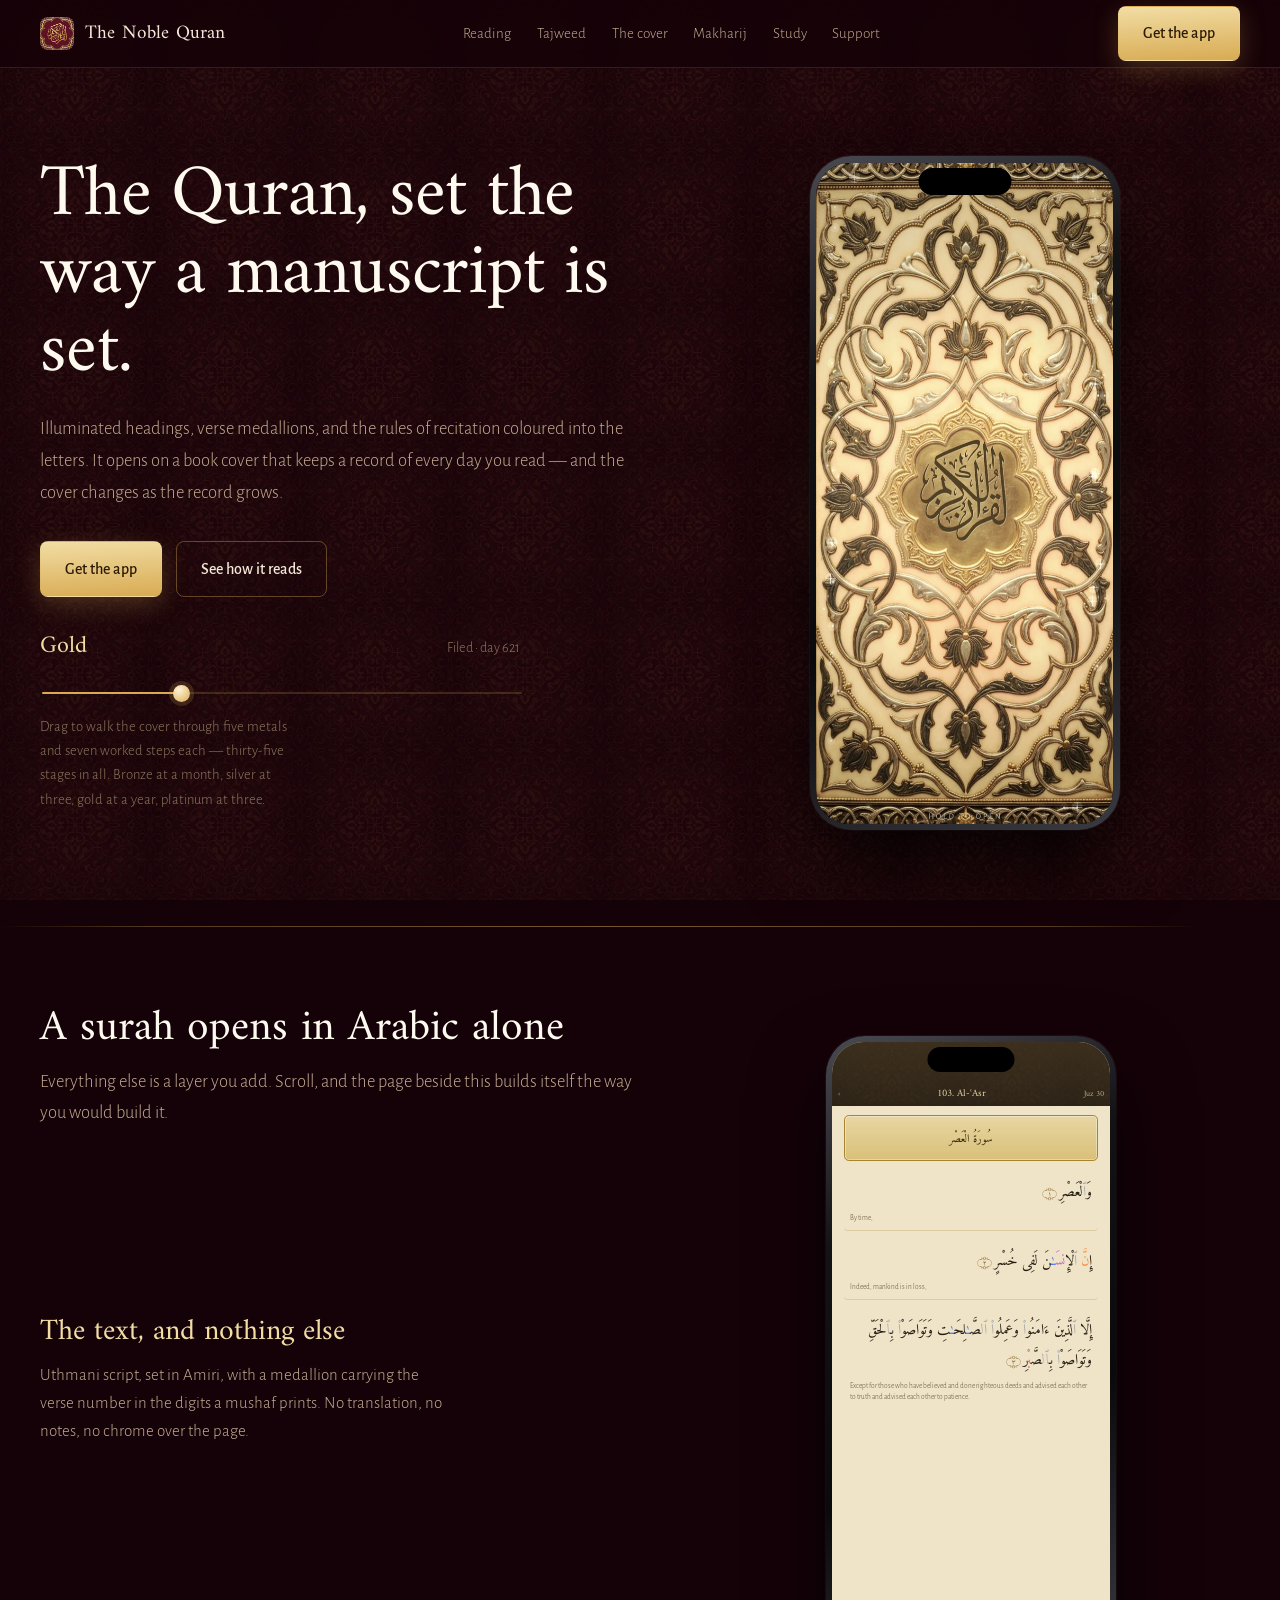
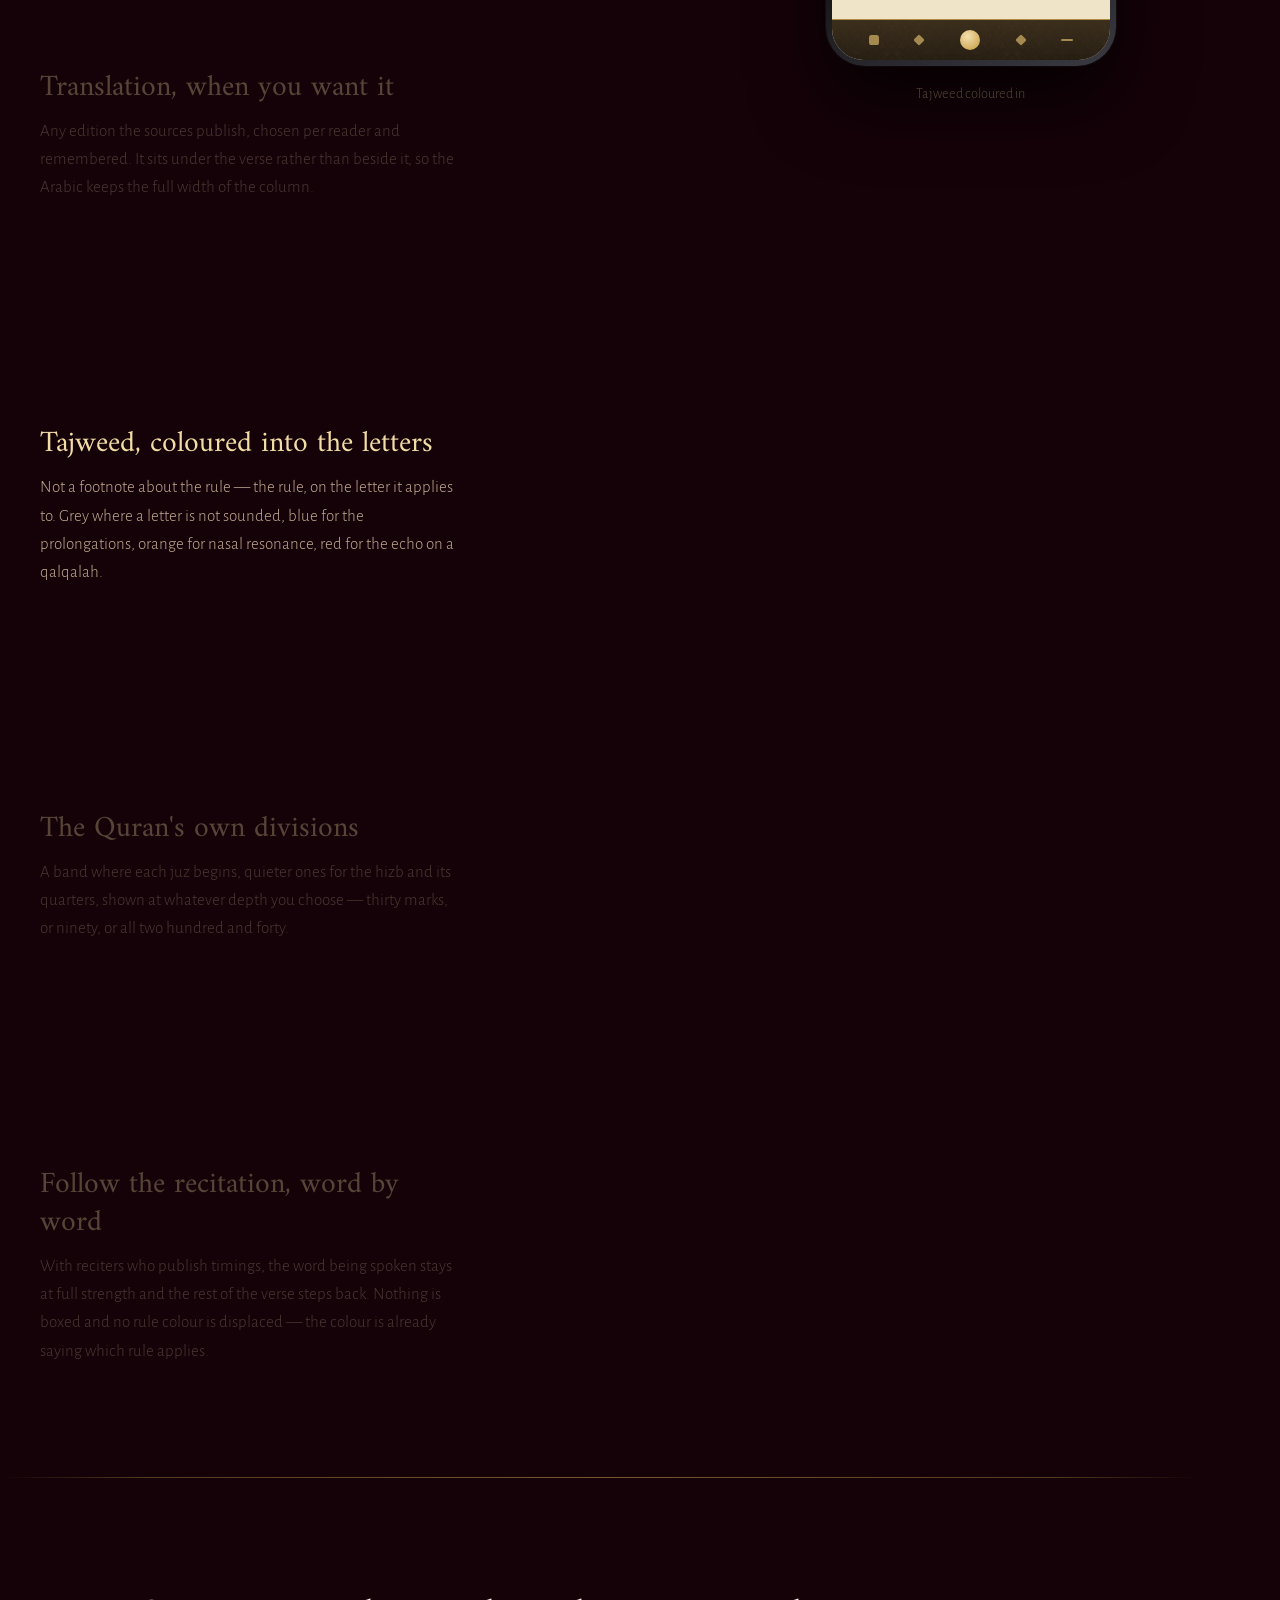
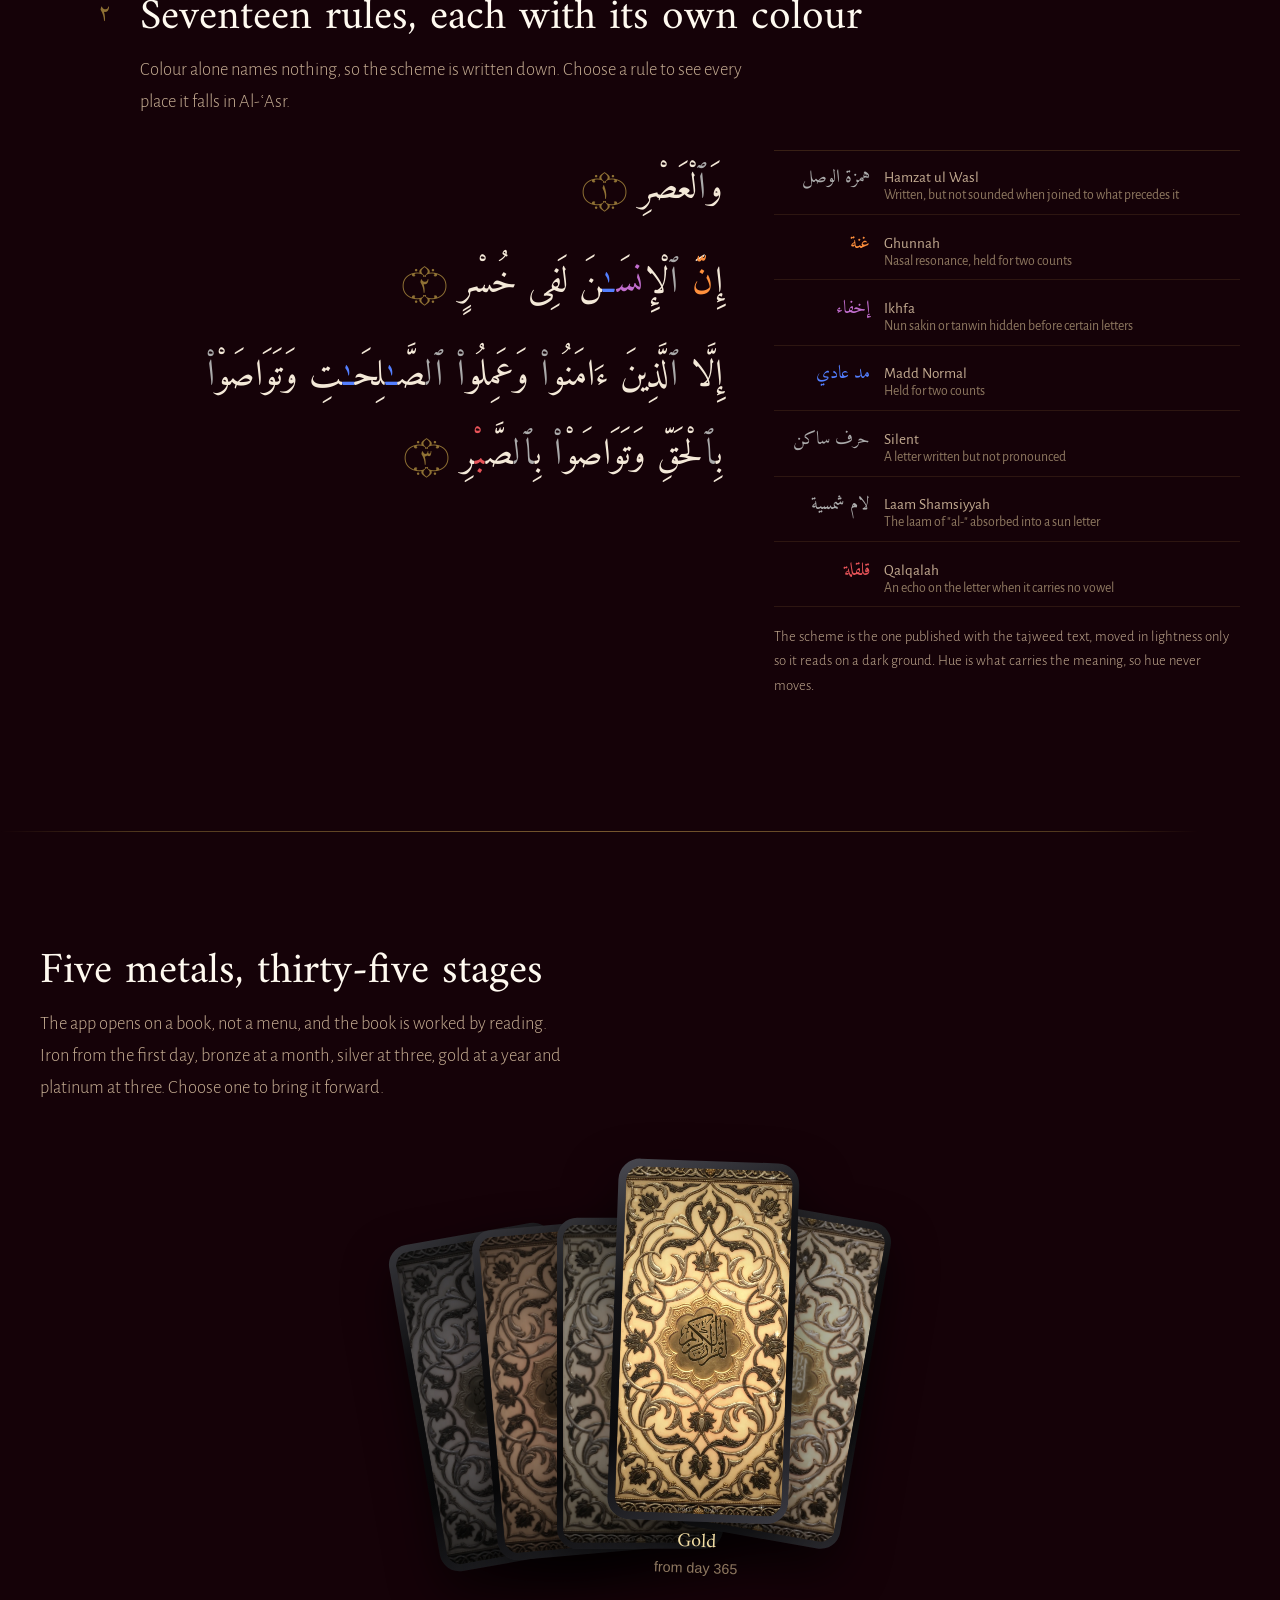
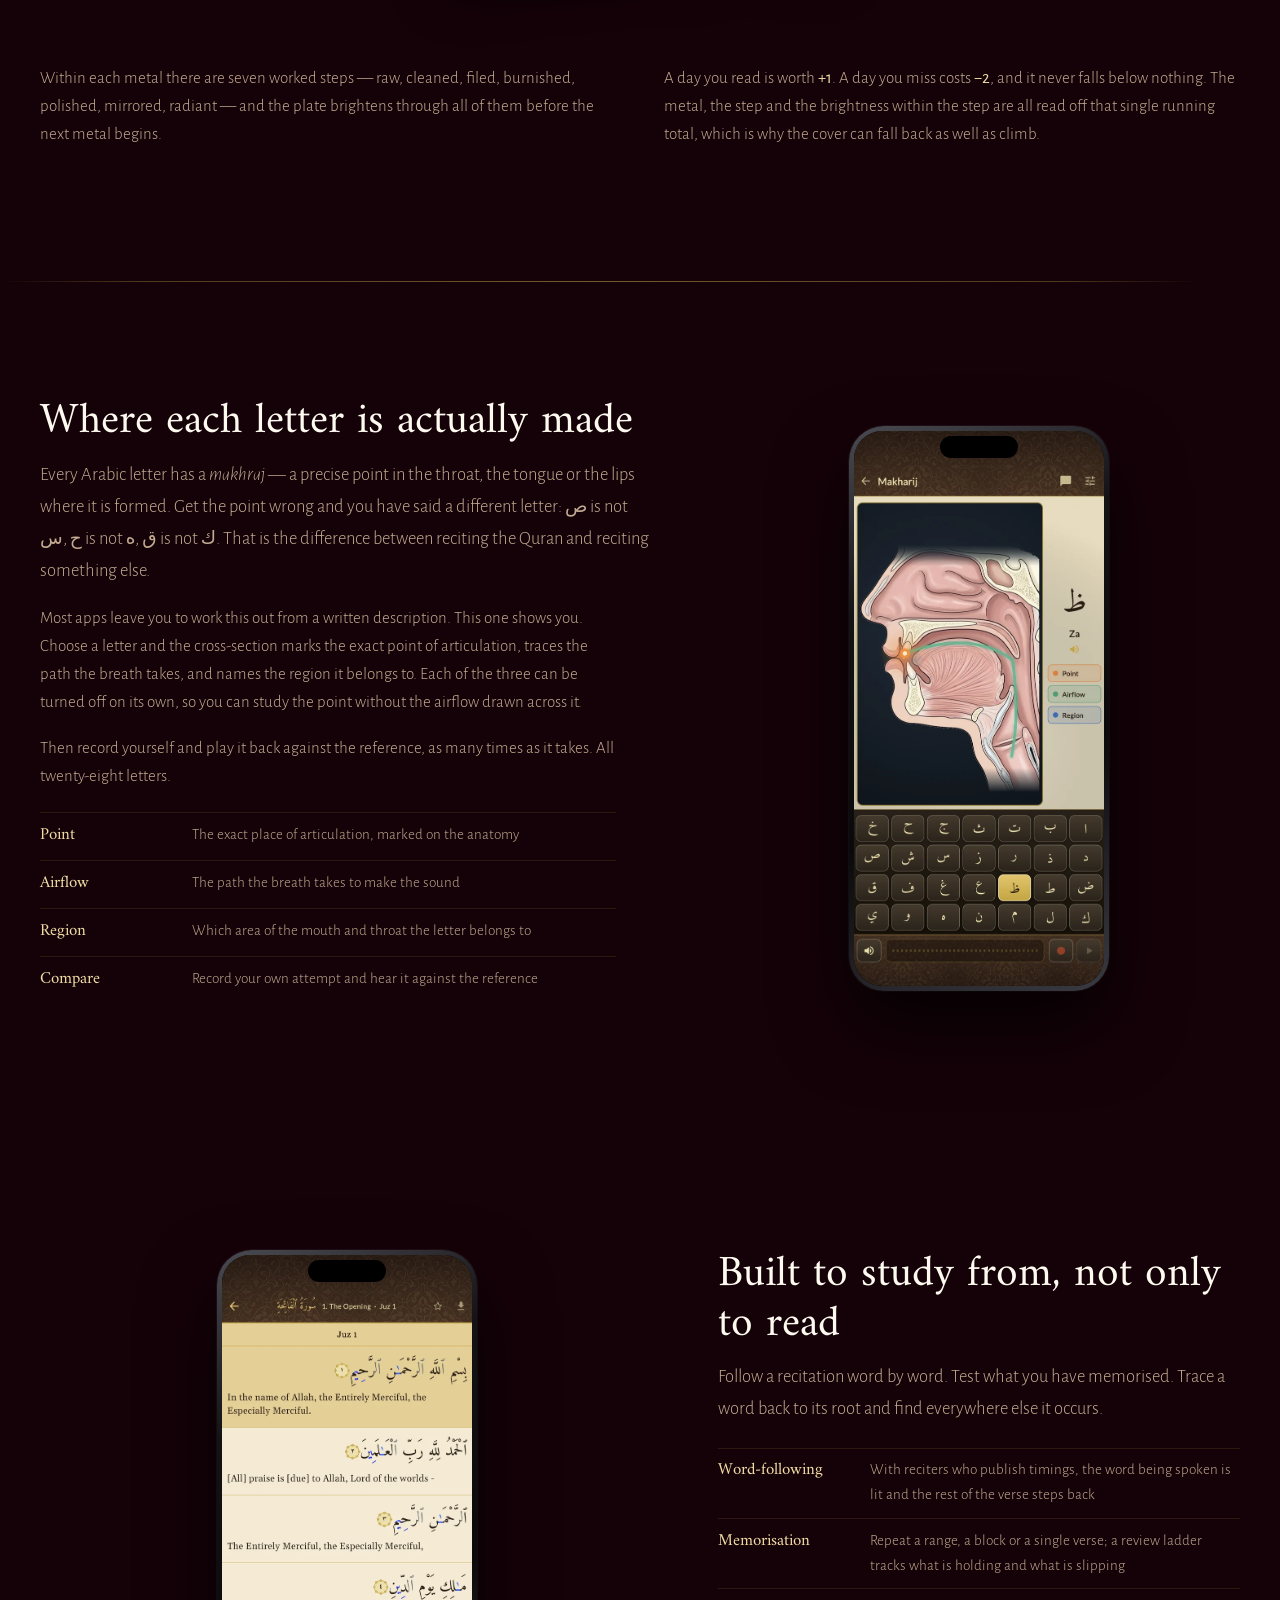
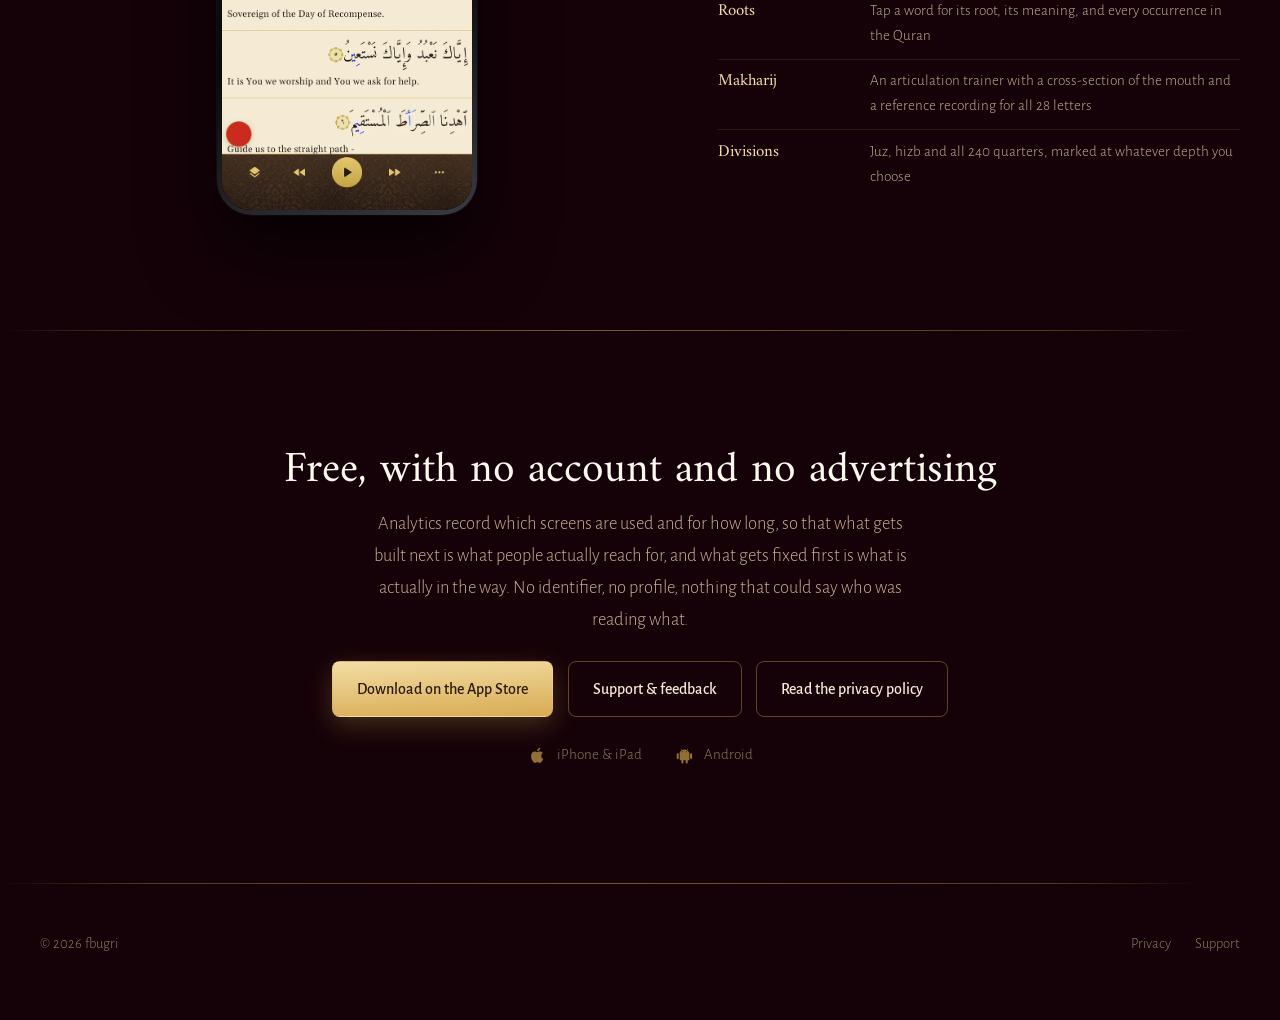
==== commit 23bf15f2: "Walk the scrubber through the real covers instead of tinting one The plate was a single gold render " ====
--- a/index.html
+++ b/index.html
@@ -732,12 +732,19 @@
    lasts, which is simply the distance to the next one. The ladder ends at
    2190, where the app's lastCoverDay puts it. */
 const LAST_DAY = 2190;
+/* `shot` is the day each render was photographed, which is what the scrubber
+   walks between. The plate used to be one gold image tinted per metal, and a
+   tint cannot put light into the Name: at platinum the app lifts the
+   calligraphy until it is the thing giving off the light, and a pale wash
+   over a dark stroke just gives a pale plate with a grey mark on it. These
+   are the app's own renders, so whatever the cover does at that day is in
+   the picture already. */
 const METALS = [
-  {name:'Iron',     start:0,    tint:[108,112,120], gleam:.42},
-  {name:'Bronze',   start:30,   tint:[158,104,52],  gleam:.60},
-  {name:'Silver',   start:90,   tint:[206,210,218], gleam:.80},
-  {name:'Gold',     start:365,  tint:[214,170,74],  gleam:.95},
-  {name:'Platinum', start:1095, tint:[236,240,246], gleam:1.10}
+  {name:'Iron',     start:0,    shot:15,   src:'img/cover_iron.webp',     gleam:.42},
+  {name:'Bronze',   start:30,   shot:60,   src:'img/cover_bronze.webp',   gleam:.60},
+  {name:'Silver',   start:90,   shot:227,  src:'img/cover_silver.webp',   gleam:.80},
+  {name:'Gold',     start:365,  shot:730,  src:'img/cover_gold.webp',     gleam:.95},
+  {name:'Platinum', start:1095, shot:1950, src:'img/cover_platinum.webp', gleam:1.10}
 ];
 METALS.forEach(function(m,i){
   m.days = (i === METALS.length - 1 ? LAST_DAY : METALS[i+1].start) - m.start;
@@ -746,10 +753,37 @@
 
 const canvas = document.getElementById('coverCanvas');
 const ctx = canvas.getContext('2d');
-const plate = new Image();
+
 let ready = false;
-plate.onload = function(){ ready = true; draw(performance.now()); };
-plate.src = 'img/shot_cover.webp';
+let loaded = 0;
+METALS.forEach(function(m){
+  m.img = new Image();
+  m.img.onload = function(){
+    if(++loaded === METALS.length){ ready = true; draw(performance.now()); }
+  };
+  m.img.src = m.src;
+});
+
+/* Which render to show, and how far it has turned into the next one.
+ *
+ * Keyed to the metals rather than to the days the renders were photographed.
+ * Keying it to the photographs put the plate 70% of the way to platinum's
+ * render while the label still said Gold, because the two shots are 730 and
+ * 1950 days apart -- the name and the picture disagreed.
+ *
+ * The crossfade runs across the last of the metal's seven steps, which is the
+ * step the app itself uses to carry one metal into the next. So the plate is
+ * simply this metal for six sevenths of it, and turns into the next across
+ * the seventh. */
+const CARRY = 6/7;
+function plateAt(days){
+  let i = 0;
+  for(let k=0;k<METALS.length;k++){ if(days >= METALS[k].start) i = k; }
+  if(i === METALS.length - 1) return {i:i, f:0};
+  const span = METALS[i+1].start - METALS[i].start;
+  const t = (days - METALS[i].start) / span;
+  return {i:i, f: t <= CARRY ? 0 : (t - CARRY) / (1 - CARRY)};
+}
 
 const daysInput = document.getElementById('days');
 const metalName = document.getElementById('metalName');
@@ -782,7 +816,7 @@
   const off = document.createElement('canvas');
   off.width = 96; off.height = 200;
   const octx = off.getContext('2d', {willReadFrequently:true});
-  octx.drawImage(plate, 0, 0, off.width, off.height);
+  octx.drawImage(METALS[METALS.length-1].img, 0, 0, off.width, off.height);
   const data = octx.getImageData(0,0,off.width,off.height).data;
   for(let y=0;y<off.height;y+=2){
     for(let x=0;x<off.width;x+=2){
@@ -801,22 +835,25 @@
   const w = canvas.width, h = canvas.height;
   if(!glints.length){ try{ sampleGlints(); }catch(e){ glints=[]; } }
 
-  ctx.clearRect(0,0,w,h);
-  ctx.drawImage(plate,0,0,w,h);
-
   const m = current.metal;
   const worked = 0.35 + 0.65*(current.step/6);
 
-  // The metal itself, laid over the plate.
-  ctx.globalCompositeOperation = 'color';
-  ctx.fillStyle = 'rgb('+m.tint[0]+','+m.tint[1]+','+m.tint[2]+')';
-  ctx.globalAlpha = 0.82;
-  ctx.fillRect(0,0,w,h);
-
-  // Worked steps read as depth of polish, not as a different colour.
+  // The plate itself: the render for this point on the ladder, crossfading
+  // into the next so the metals run into one another instead of snapping.
+  const at = plateAt(current.days);
+  ctx.clearRect(0,0,w,h);
+  ctx.globalAlpha = 1;
+  ctx.drawImage(METALS[at.i].img,0,0,w,h);
+  if(at.f > 0 && at.i < METALS.length-1){
+    ctx.globalAlpha = at.f;
+    ctx.drawImage(METALS[at.i+1].img,0,0,w,h);
+  }
+
+  // The seven steps inside a metal, as depth of polish rather than colour --
+  // the renders are one point each, so this is what fills in between them.
   ctx.globalCompositeOperation = 'overlay';
-  ctx.globalAlpha = 0.18 + 0.42*worked;
-  ctx.fillStyle = 'rgb('+m.tint[0]+','+m.tint[1]+','+m.tint[2]+')';
+  ctx.globalAlpha = 0.10 + 0.26*worked;
+  ctx.fillStyle = 'rgb(255,248,230)';
   ctx.fillRect(0,0,w,h);
 
   ctx.globalCompositeOperation = 'source-over';
--- a/style.css
+++ b/style.css
@@ -32,7 +32,18 @@
 
 body{
   margin:0;
-  background:var(--ox-deep);
+  /* The same arabesque the app works into its leather bars, baked into the
+     site's own oxblood rather than laid over it: a fixed, blended overlay
+     turned out to composite above the content and take the whole page down
+     with it. As a plain background there is nothing to get wrong.
+
+     Fixed, so the page moves over the texture the way a page moves over a
+     desk. */
+  background-color:var(--ox-deep);
+  background-image:url('img/ground.webp');
+  background-repeat:repeat;
+  background-size:300px auto;
+  background-attachment:fixed;
   color:var(--ink);
   font-family:var(--text);
   font-weight:300;
@@ -42,34 +53,6 @@
 }
 a{color:inherit}
 img{max-width:100%;display:block}
-
-/* ─── The ground ────────────────────────────────────────────────────────────
-   The same arabesque the app works into its leather bars, tiled behind the
-   whole page so the oxblood reads as a worked surface rather than a flat
-   fill.
-
-   Fixed rather than scrolled: the page moves over the texture the way a page
-   moves over a desk. Blended as soft-light and held very low, so it takes the
-   oxblood's own colour instead of laying brown over it -- the tile is a
-   photograph of gold on brown leather, and at any real opacity it would drag
-   the whole site warm.                                                      */
-body::before{
-  content:'';
-  position:fixed;
-  inset:0;
-  z-index:-1;
-  pointer-events:none;
-  background-image:url('img/ornament.webp');
-  background-repeat:repeat;
-  background-size:340px auto;
-  mix-blend-mode:soft-light;
-  opacity:.14;
-}
-/* Safari and Firefox both honour soft-light, but a browser that does not
-   would show the tile at full brown. Opacity alone is the safe fallback. */
-@supports not (mix-blend-mode:soft-light){
-  body::before{opacity:.05}
-}
 
 .folio{width:var(--folio);margin-inline:auto}
 
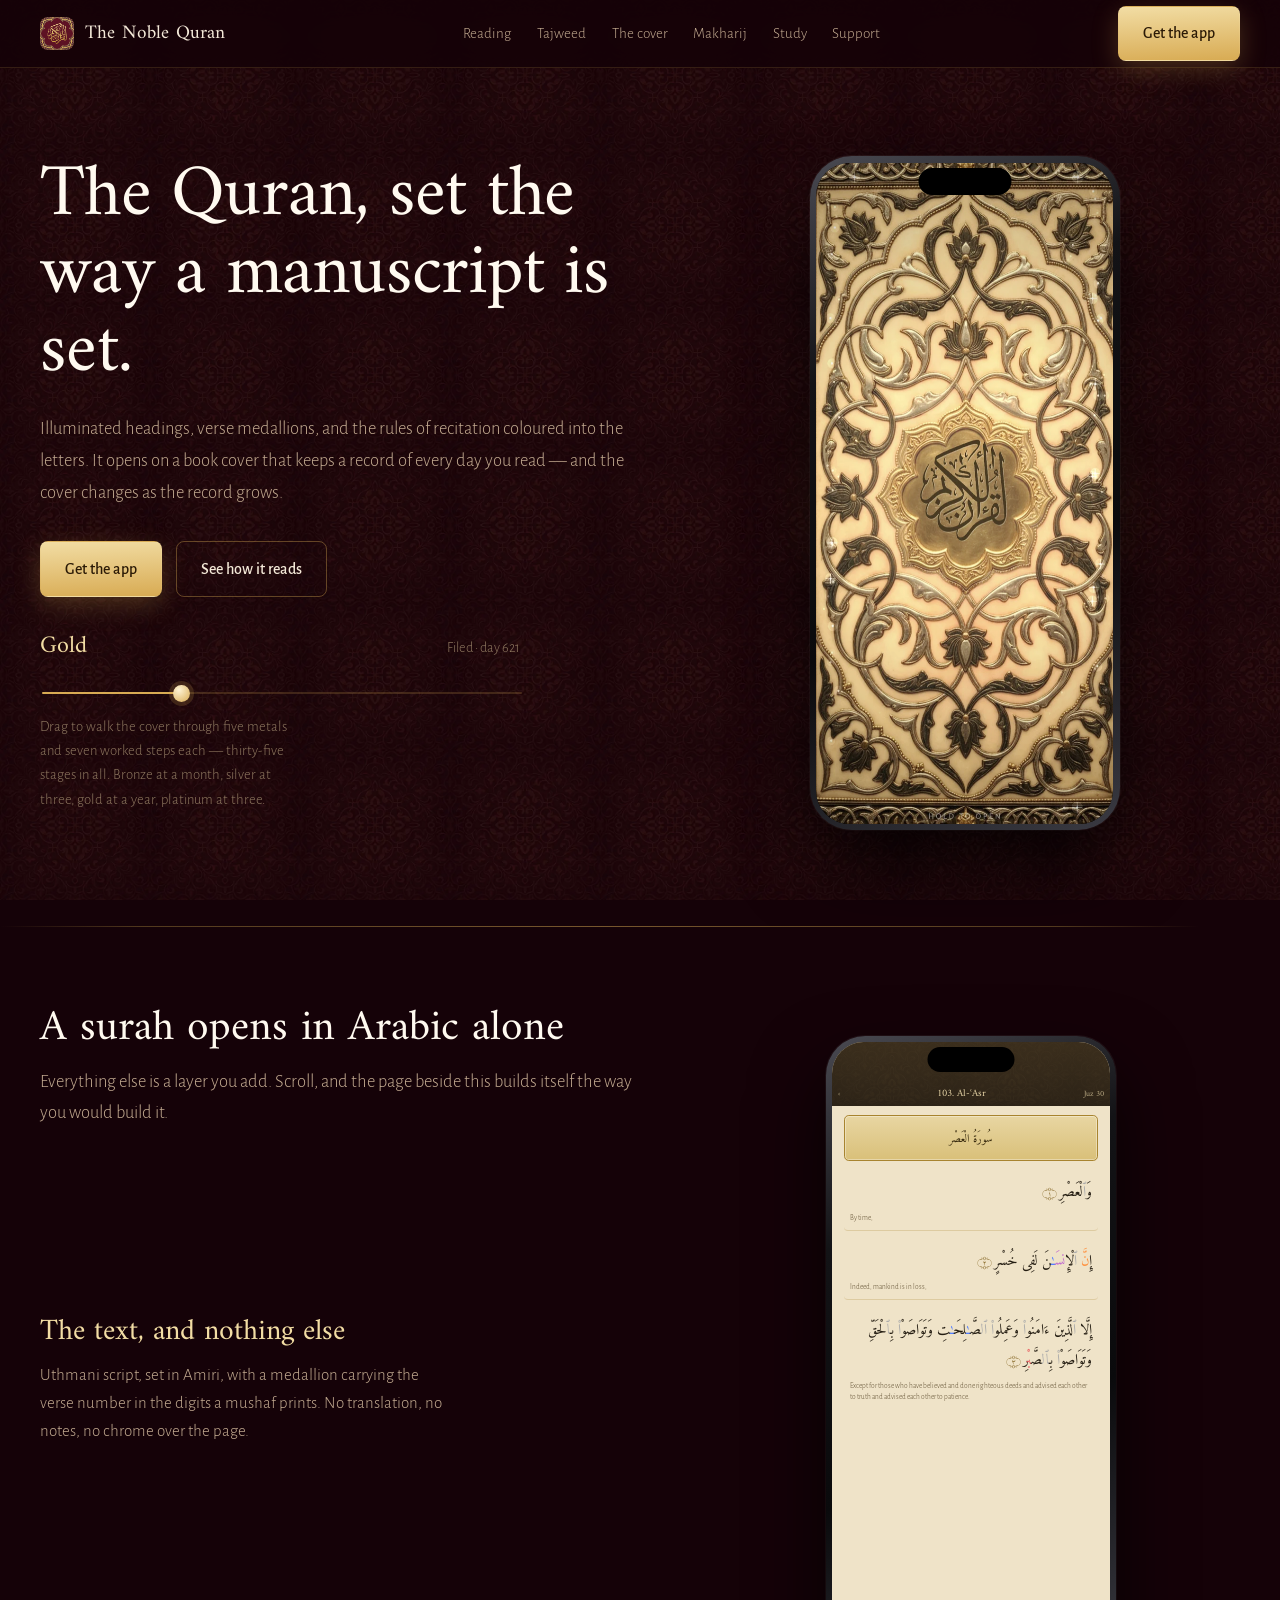
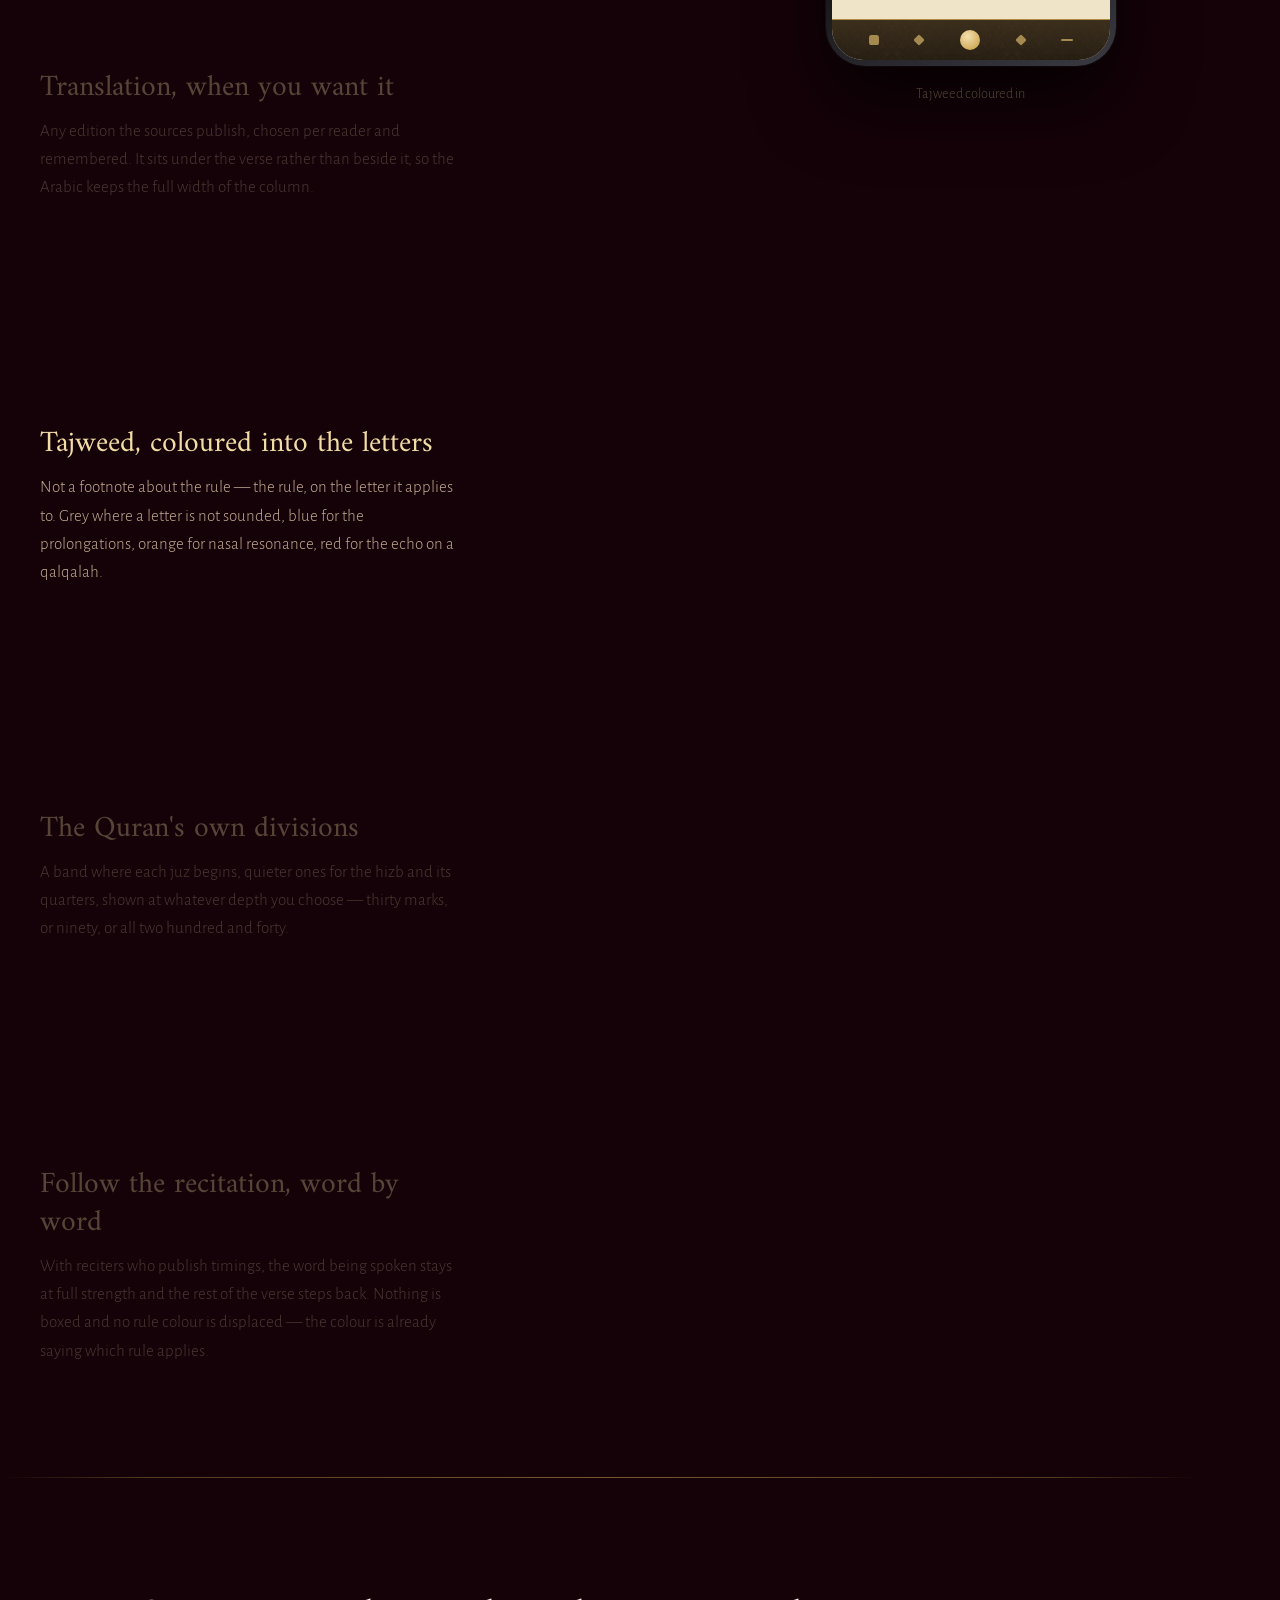
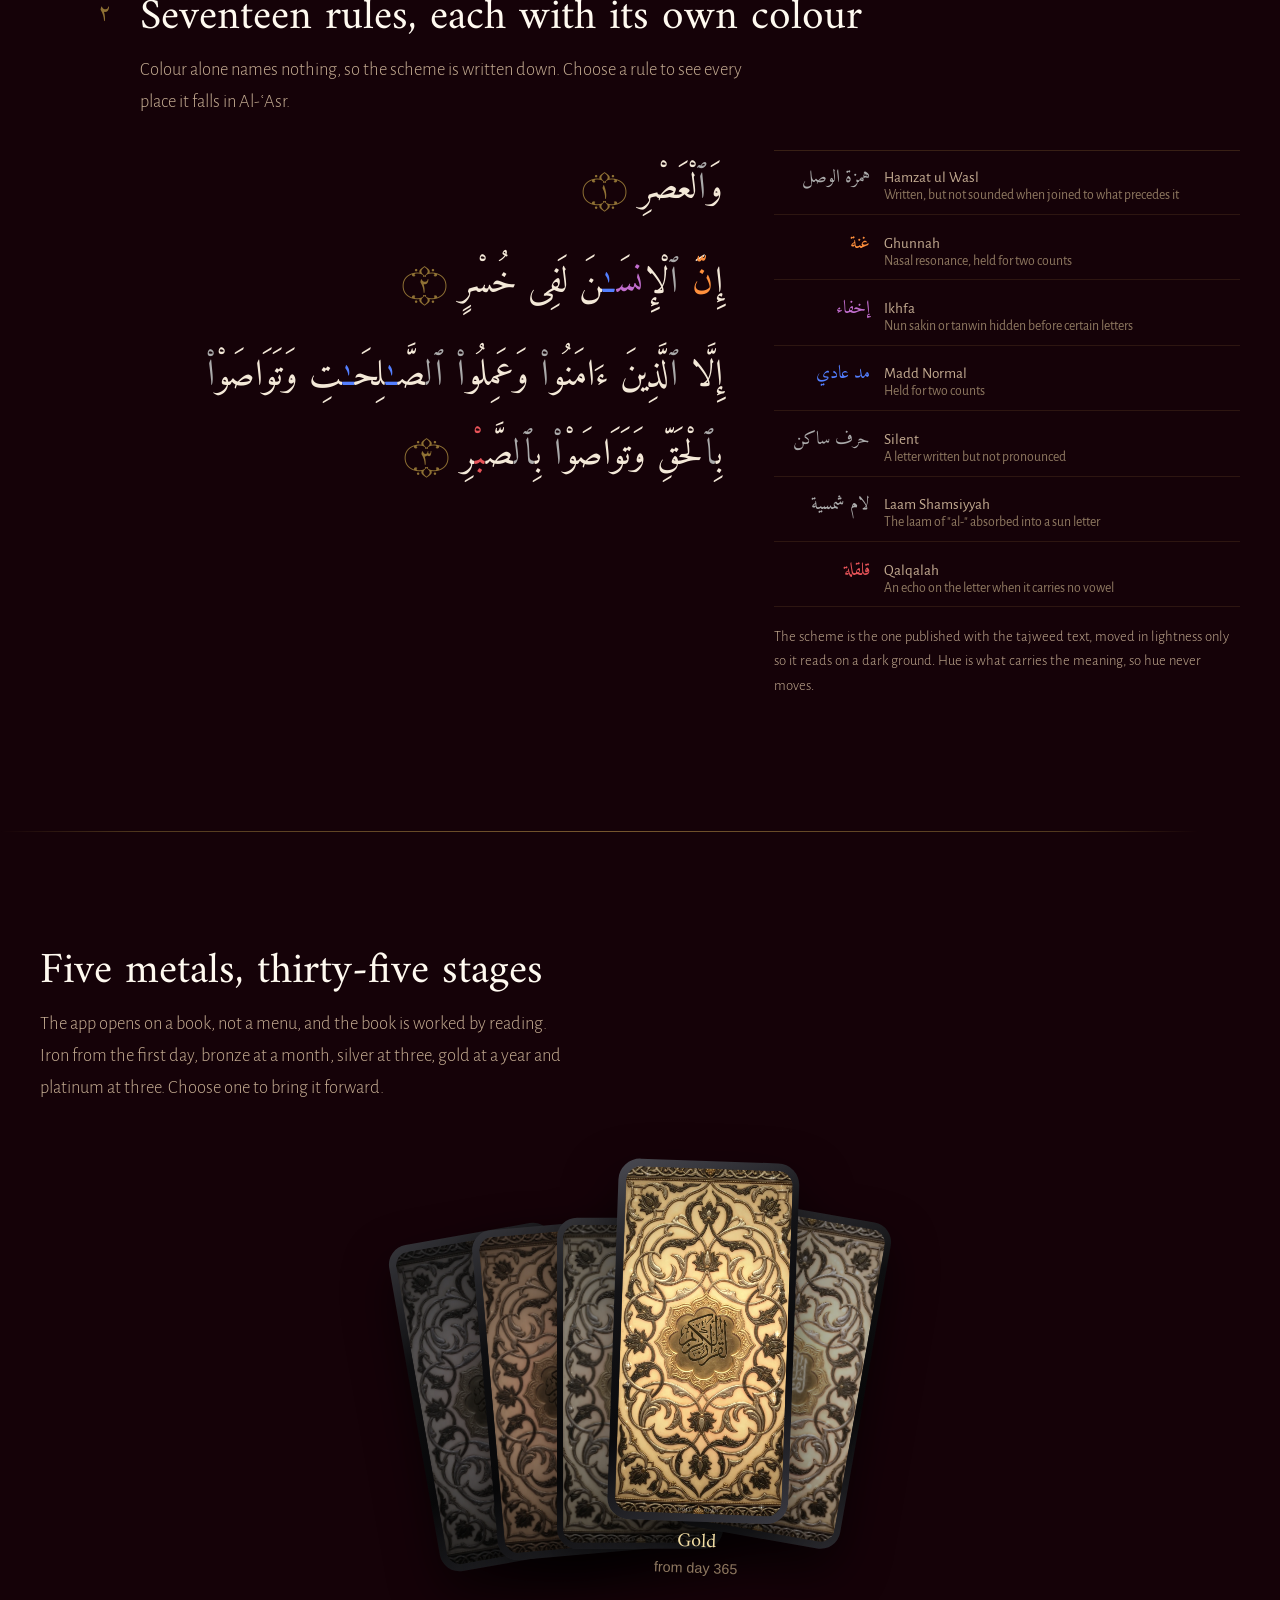
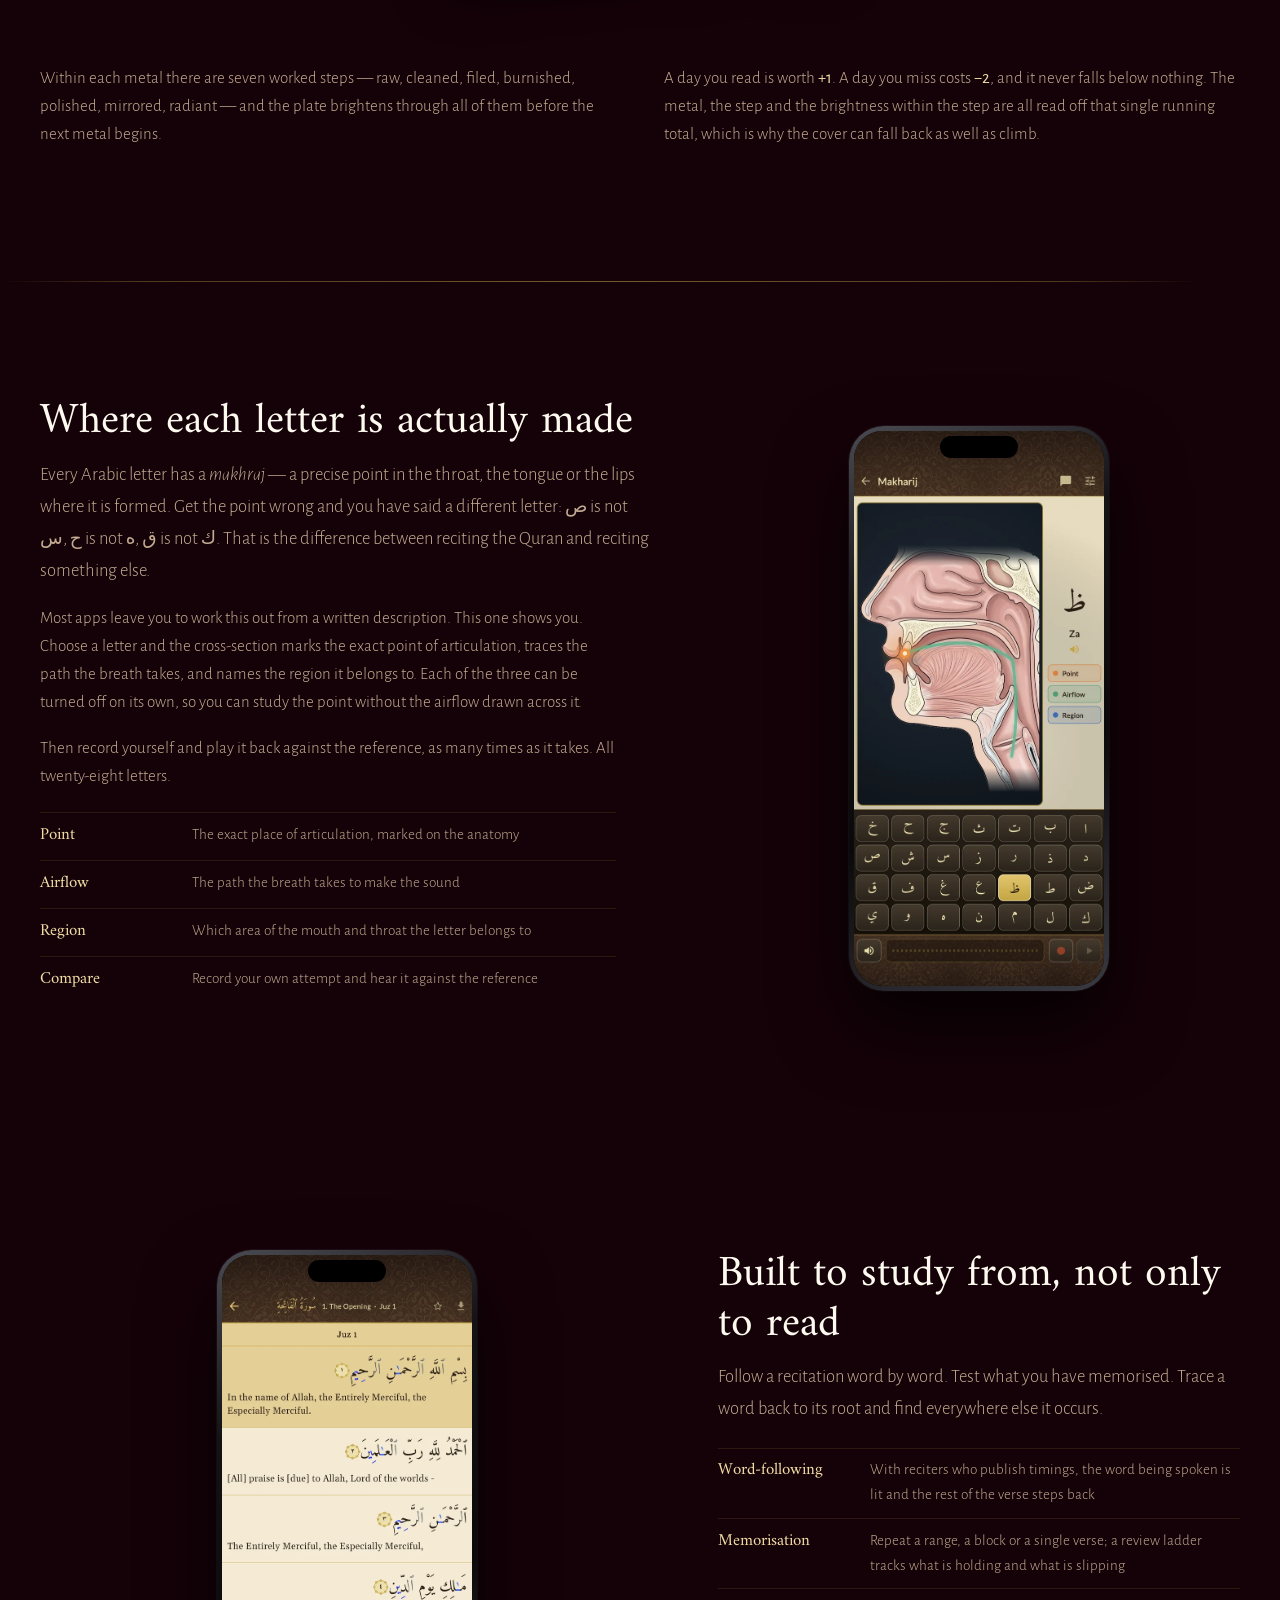
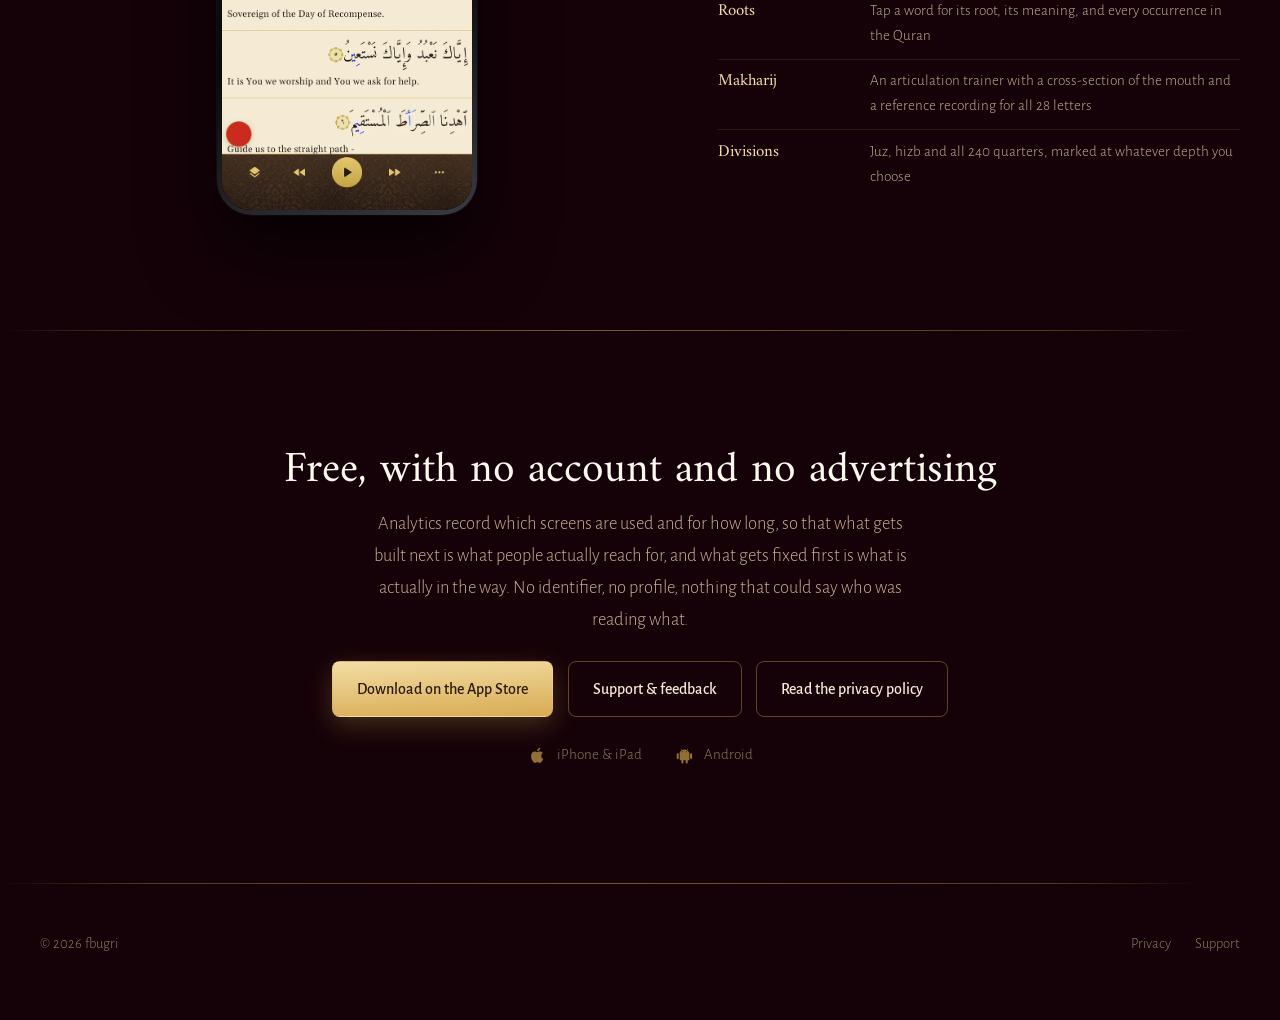
==== commit 003b0e86: "Hold the polish overlay down A warm white at the old weight lifted raw iron to ivory. The old fill w" ====
--- a/index.html
+++ b/index.html
@@ -850,9 +850,14 @@
   }
 
   // The seven steps inside a metal, as depth of polish rather than colour --
-  // the renders are one point each, so this is what fills in between them.
+  // the renders are one point each, so this fills in between them.
+  //
+  // Held very low. The old fill was the metal's own tint, which for iron was
+  // a mid grey and so came out near neutral; a warm white in its place at the
+  // same weight lifted raw iron to ivory. The plate's colour is the render's
+  // business now, and this only has to say how far it has been worked.
   ctx.globalCompositeOperation = 'overlay';
-  ctx.globalAlpha = 0.10 + 0.26*worked;
+  ctx.globalAlpha = 0.03 + 0.10*worked;
   ctx.fillStyle = 'rgb(255,248,230)';
   ctx.fillRect(0,0,w,h);
 
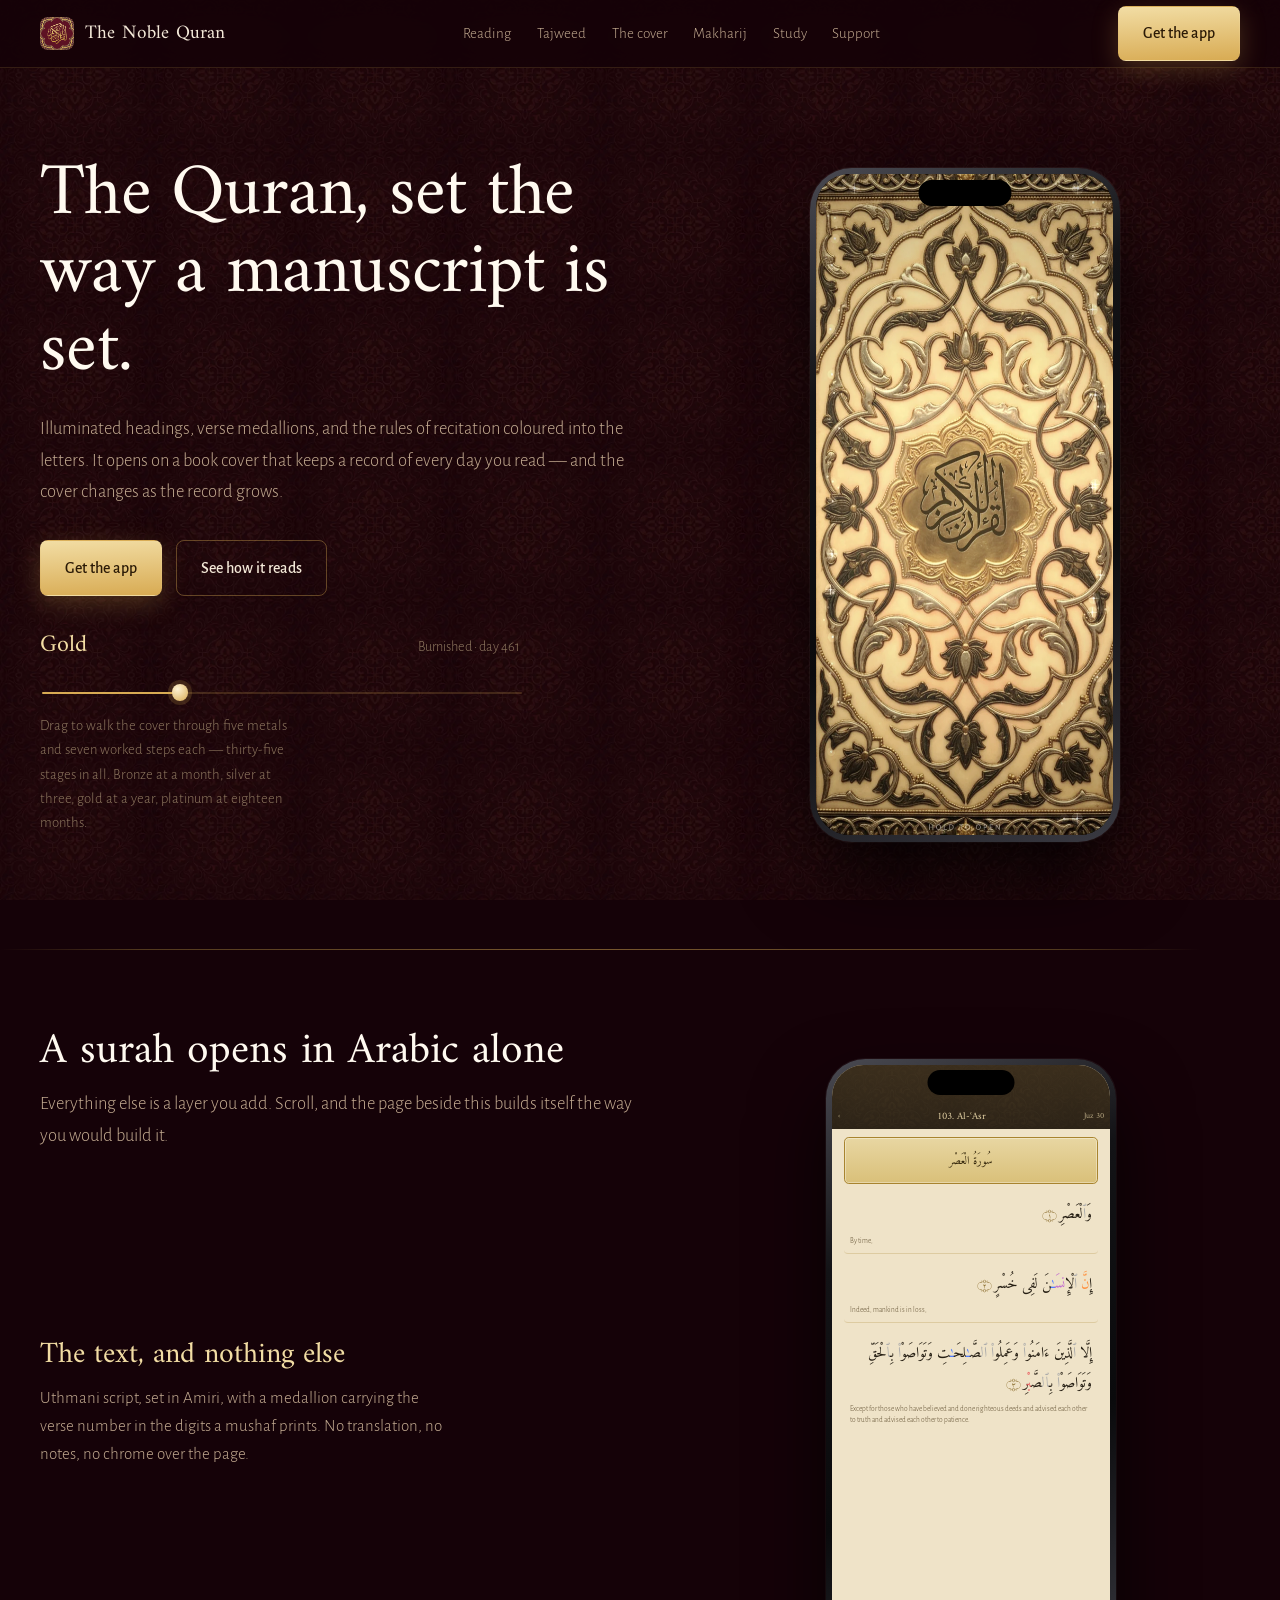
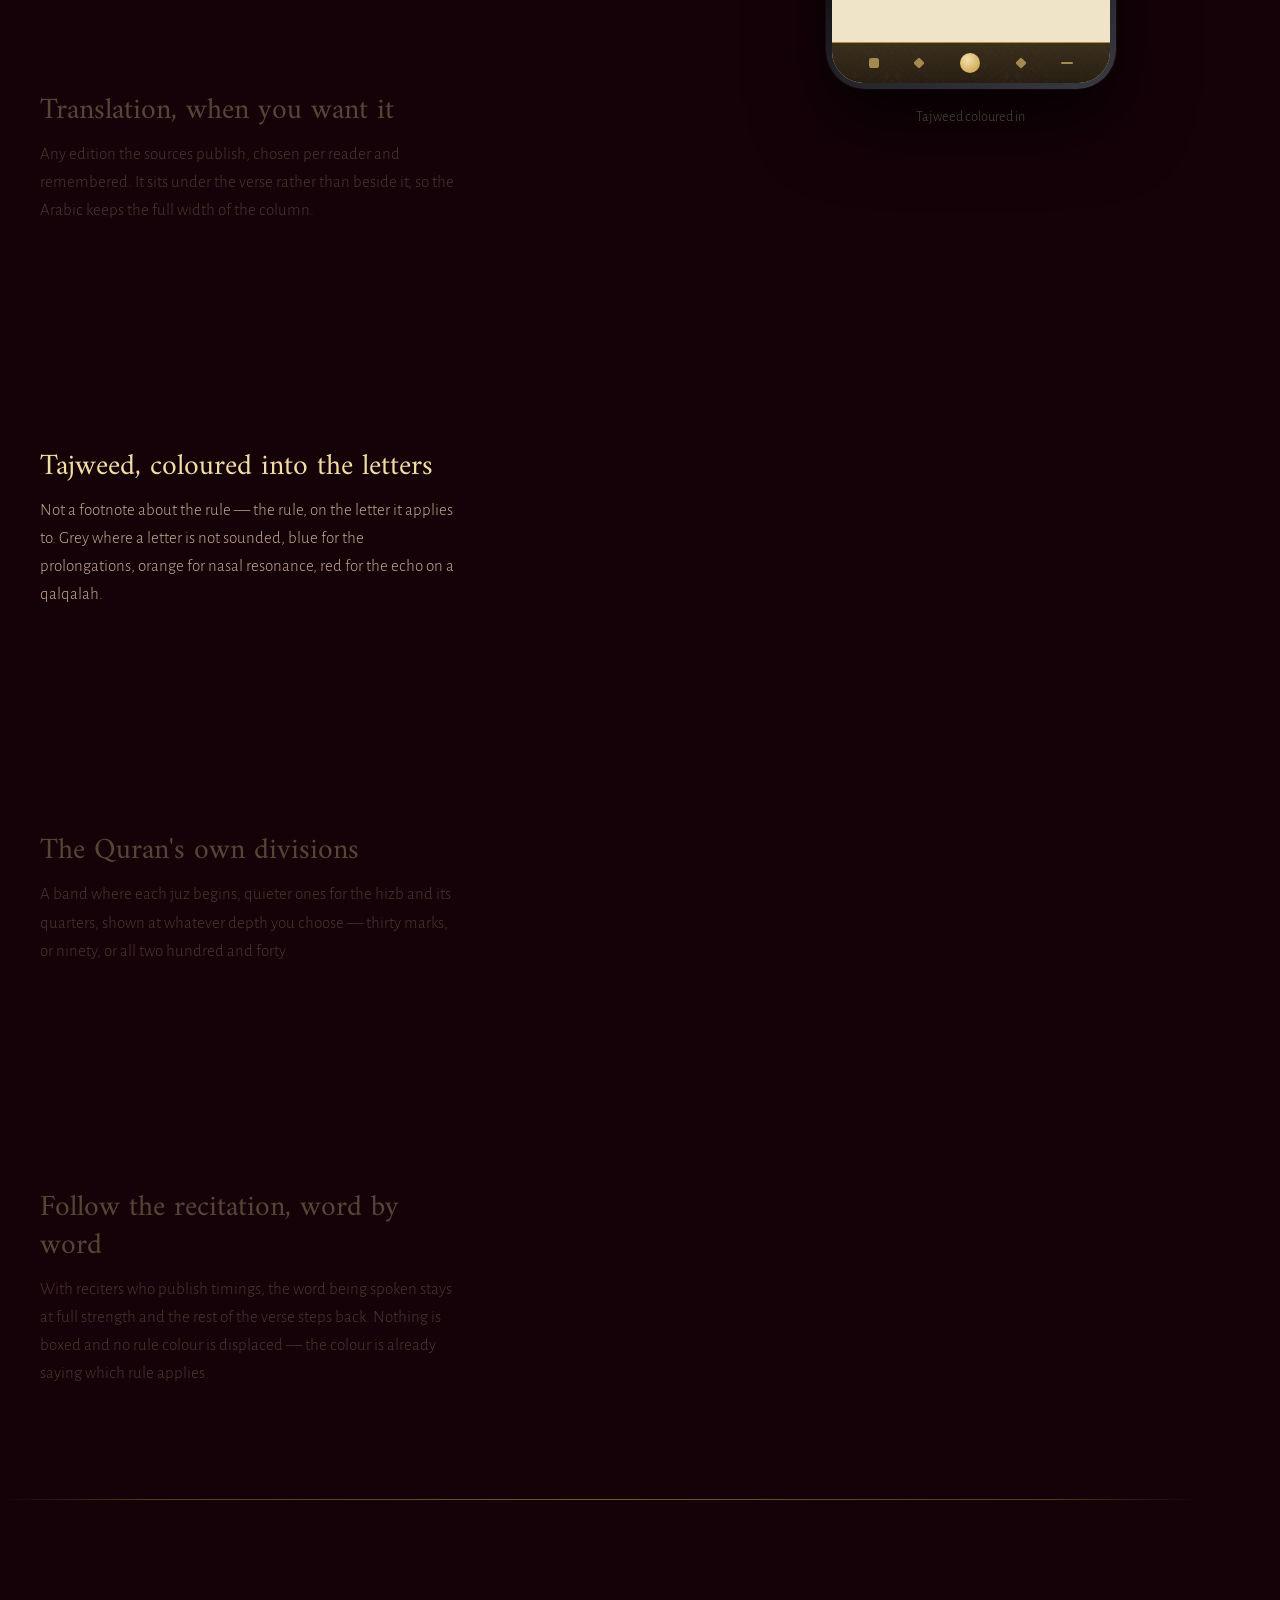
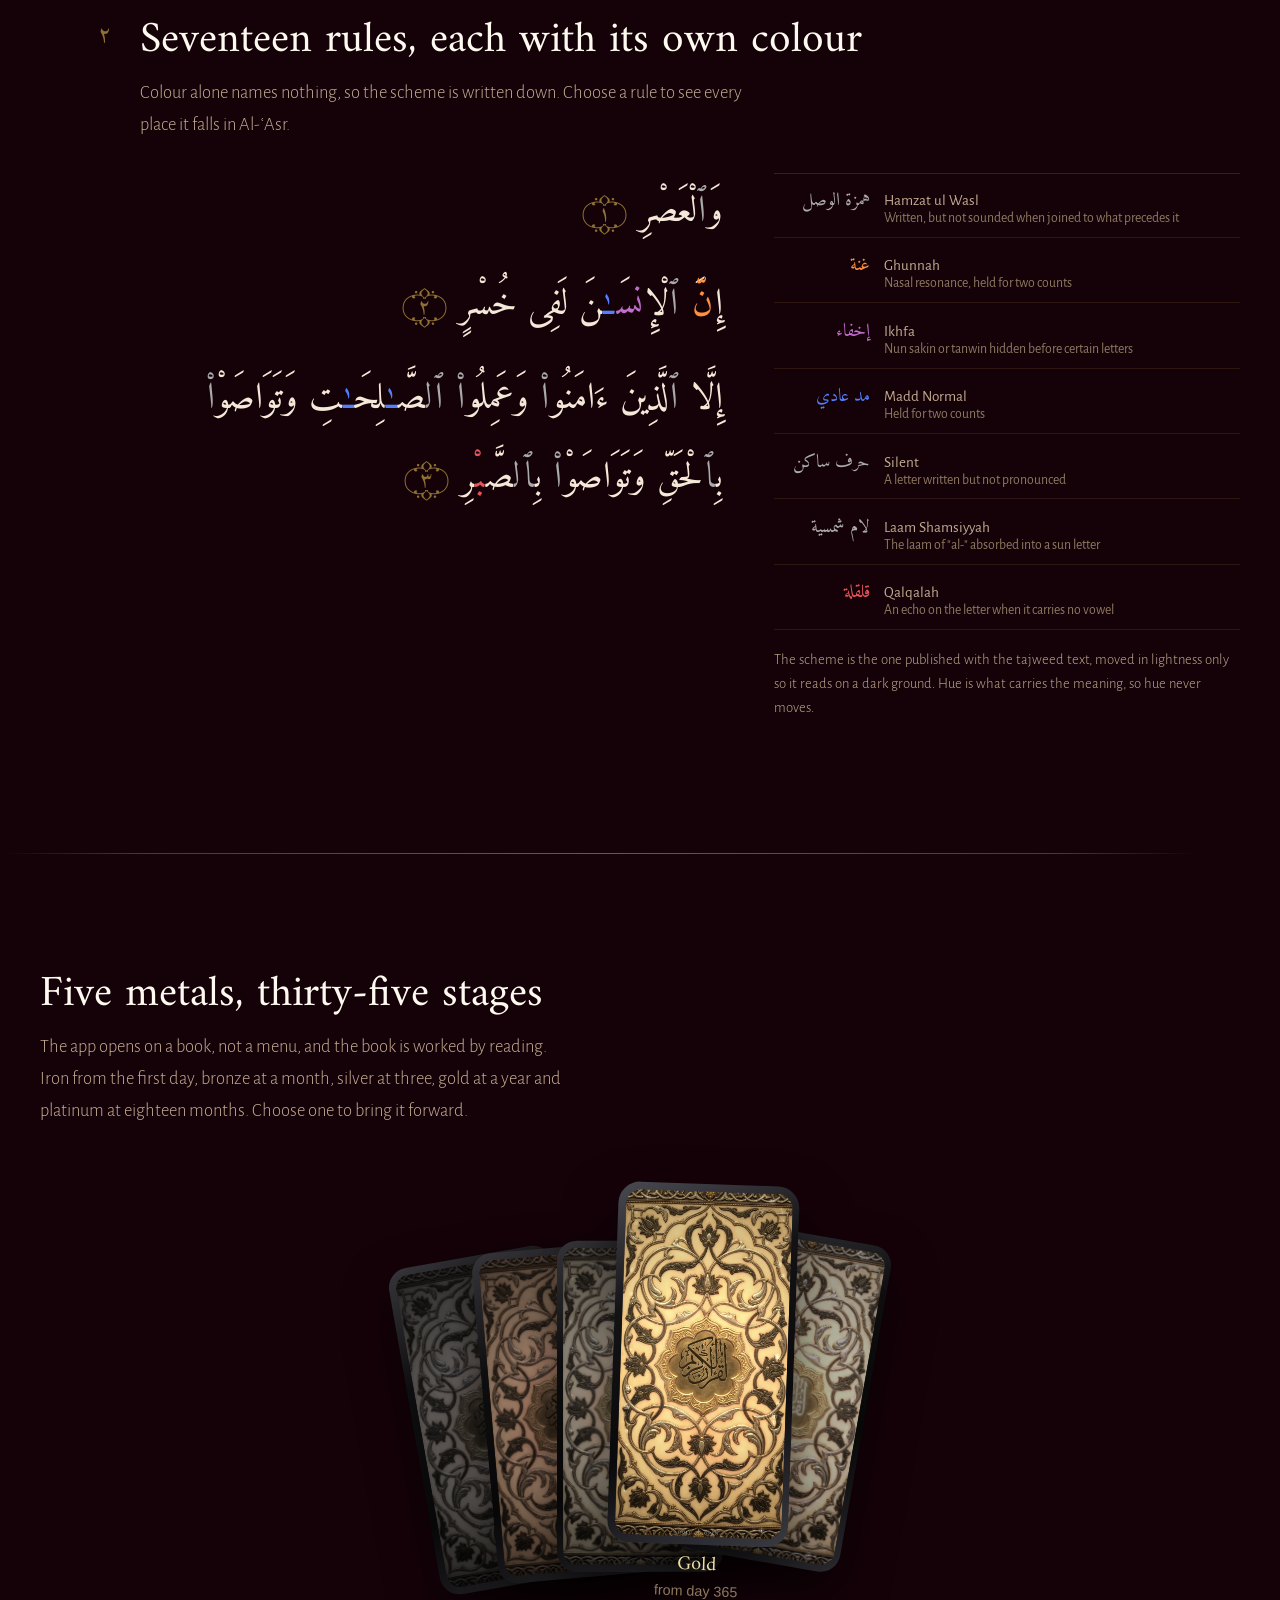
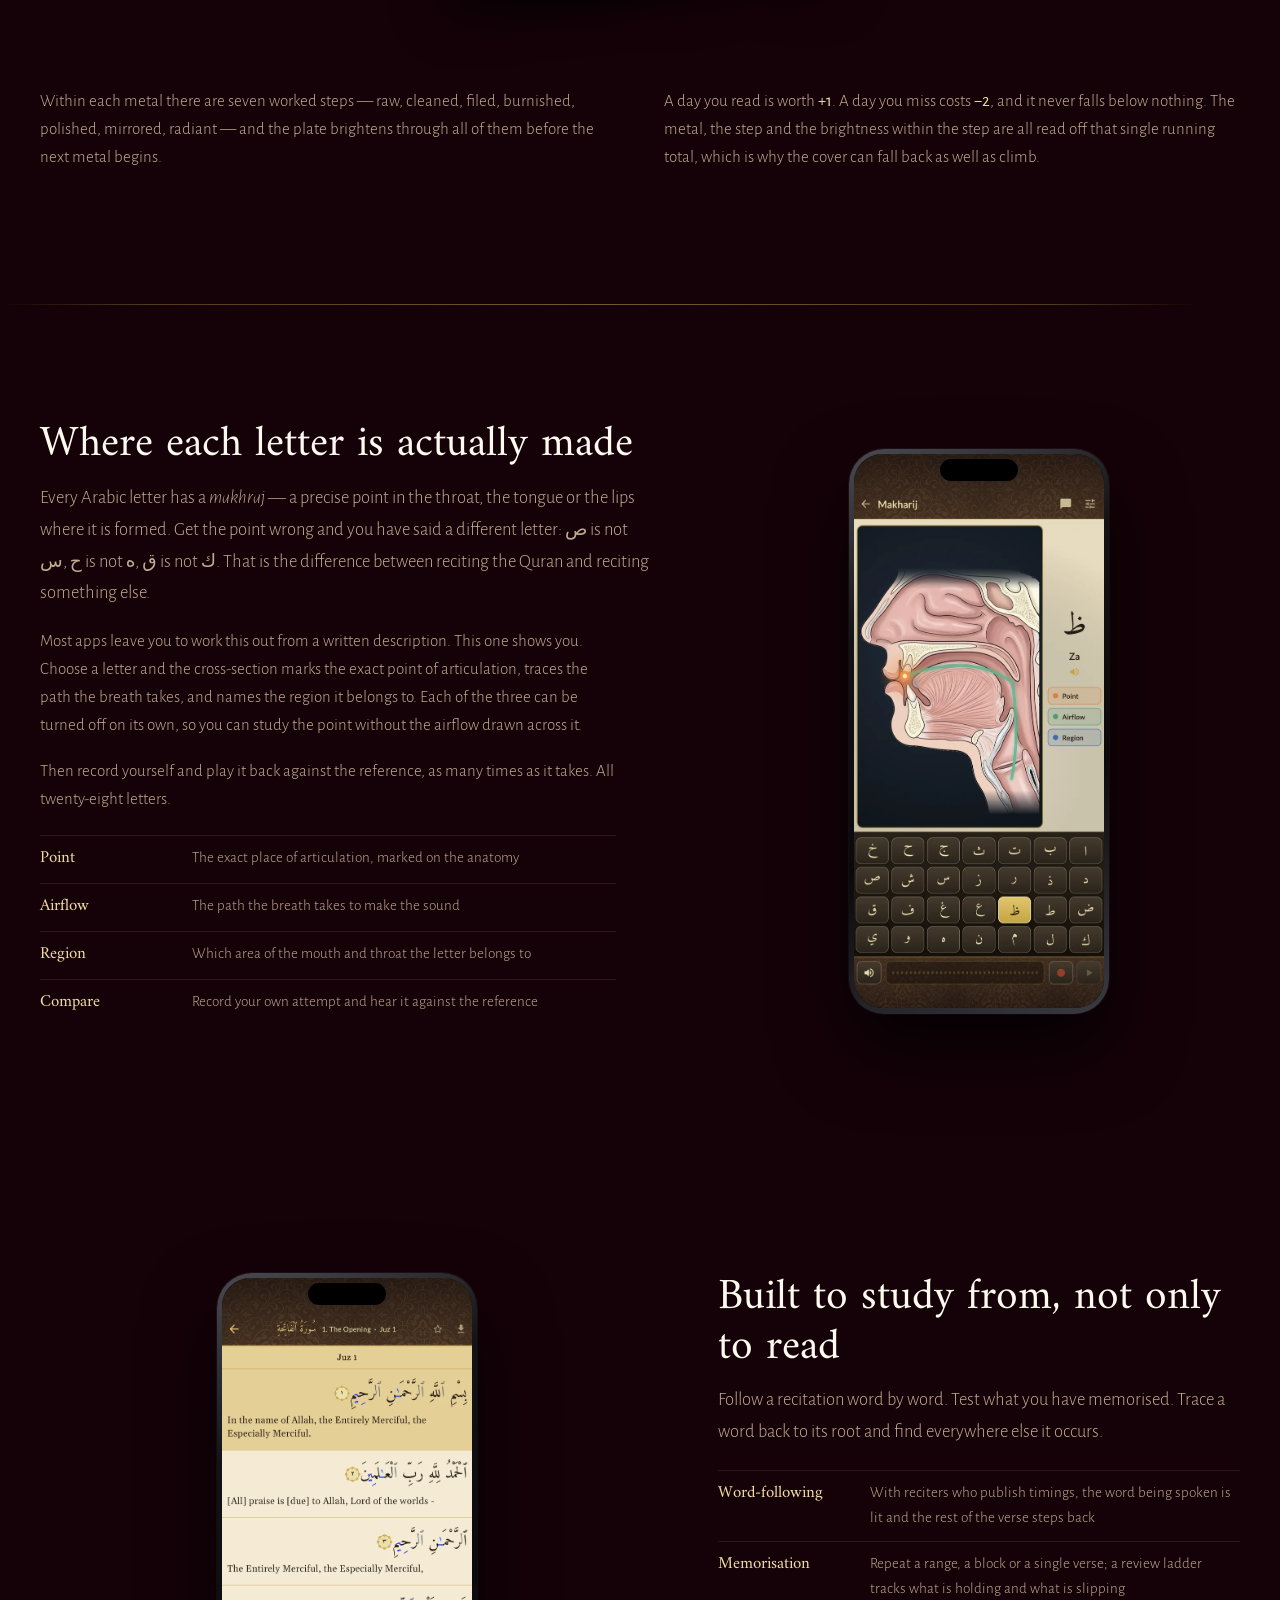
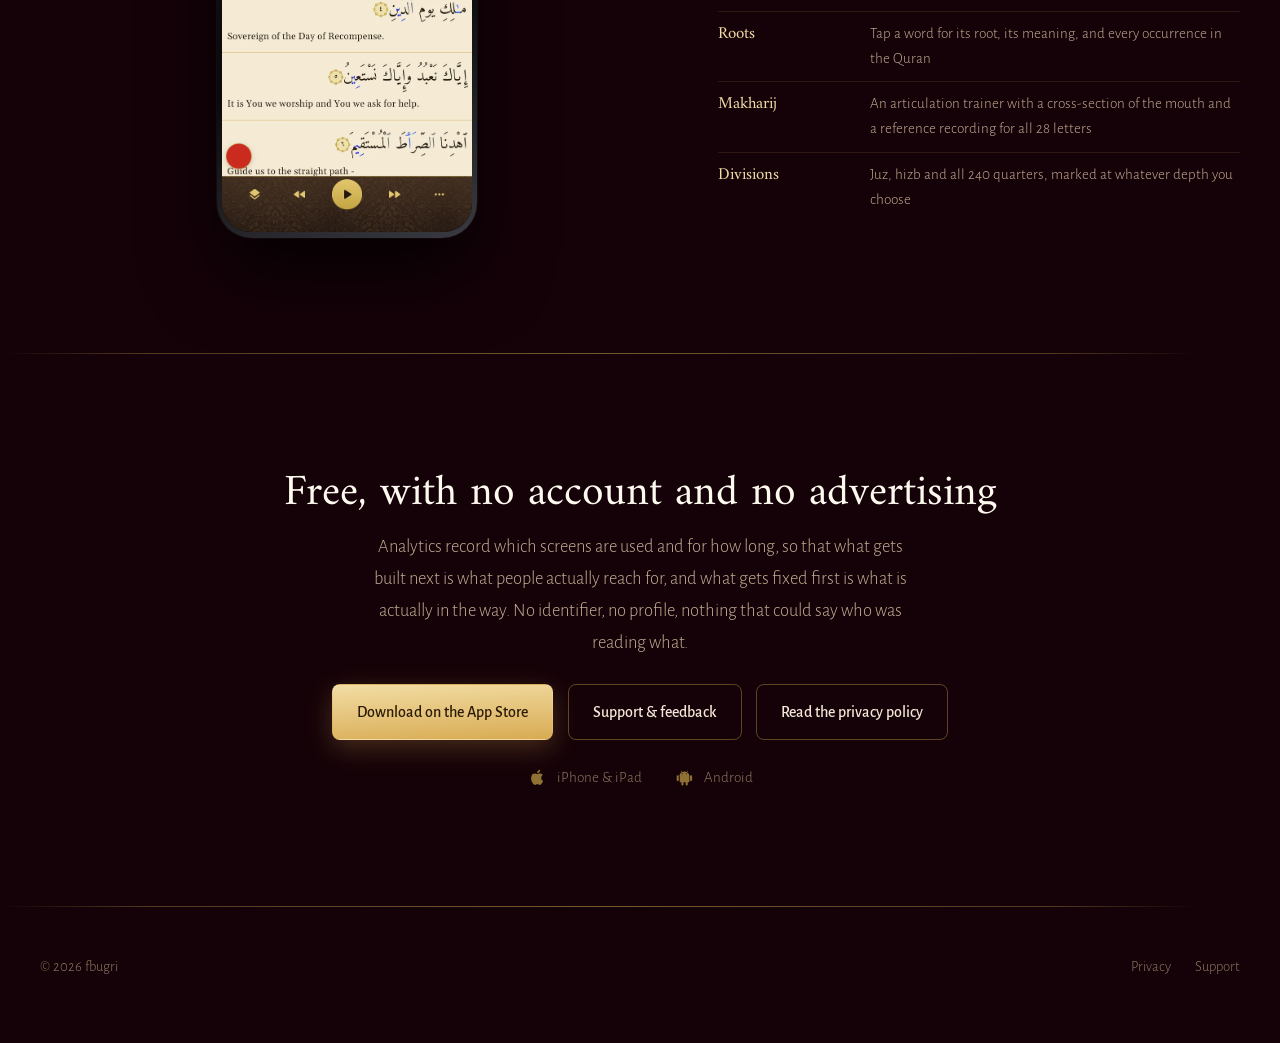
==== commit 6dc2badd: "Platinum at eighteen months Matches the app: platinum begins at day 548 and the ladder ends at 1643." ====
--- a/index.html
+++ b/index.html
@@ -323,11 +323,11 @@
           <span class="scrub-metal" id="metalName">Iron</span>
           <span class="scrub-step" id="stepName">Raw · day 1</span>
         </div>
-        <input id="days" type="range" min="0" max="2190" value="620" step="1"
+        <input id="days" type="range" min="0" max="1643" value="460" step="1"
                aria-label="Days read, to see how the cover changes">
         <p class="scrub-caption">Drag to walk the cover through five metals and seven worked
           steps each — thirty-five stages in all. Bronze at a month, silver at three,
-          gold at a year, platinum at three.</p>
+          gold at a year, platinum at eighteen months.</p>
       </div>
     </div>
 
@@ -449,7 +449,7 @@
       <h2>Five metals, thirty-five stages</h2>
       <p class="lede">The app opens on a book, not a menu, and the book is worked by reading.
         Iron from the first day, bronze at a month, silver at three, gold at a year and
-        platinum at three. Choose one to bring it forward.</p>
+        platinum at eighteen months. Choose one to bring it forward.</p>
     </div>
 
     <div class="fan" id="fan">
@@ -471,7 +471,7 @@
       </button>
       <button class="fan-card" data-metal="platinum" style="--i:4" aria-label="Platinum">
         <span class="fan-phone"><img src="img/cover_platinum.webp" alt=""></span>
-        <span class="fan-label"><b>Platinum</b><i>from day 1,095</i></span>
+        <span class="fan-label"><b>Platinum</b><i>from day 548</i></span>
       </button>
     </div>
 
@@ -731,7 +731,7 @@
    same numbers the app keeps in metalStarts -- and `days` is how long it then
    lasts, which is simply the distance to the next one. The ladder ends at
    2190, where the app's lastCoverDay puts it. */
-const LAST_DAY = 2190;
+const LAST_DAY = 1643;
 /* `shot` is the day each render was photographed, which is what the scrubber
    walks between. The plate used to be one gold image tinted per metal, and a
    tint cannot put light into the Name: at platinum the app lifts the
@@ -740,11 +740,11 @@
    are the app's own renders, so whatever the cover does at that day is in
    the picture already. */
 const METALS = [
-  {name:'Iron',     start:0,    shot:15,   src:'img/cover_iron.webp',     gleam:.42},
-  {name:'Bronze',   start:30,   shot:60,   src:'img/cover_bronze.webp',   gleam:.60},
-  {name:'Silver',   start:90,   shot:227,  src:'img/cover_silver.webp',   gleam:.80},
-  {name:'Gold',     start:365,  shot:730,  src:'img/cover_gold.webp',     gleam:.95},
-  {name:'Platinum', start:1095, shot:1950, src:'img/cover_platinum.webp', gleam:1.10}
+  {name:'Iron',     start:0,    shot:13,   src:'img/cover_iron.webp',     gleam:.42},
+  {name:'Bronze',   start:30,   shot:56,   src:'img/cover_bronze.webp',   gleam:.60},
+  {name:'Silver',   start:90,   shot:208,  src:'img/cover_silver.webp',   gleam:.80},
+  {name:'Gold',     start:365,  shot:443,  src:'img/cover_gold.webp',     gleam:.95},
+  {name:'Platinum', start:548,  shot:1350, src:'img/cover_platinum.webp', gleam:1.10}
 ];
 METALS.forEach(function(m,i){
   m.days = (i === METALS.length - 1 ? LAST_DAY : METALS[i+1].start) - m.start;
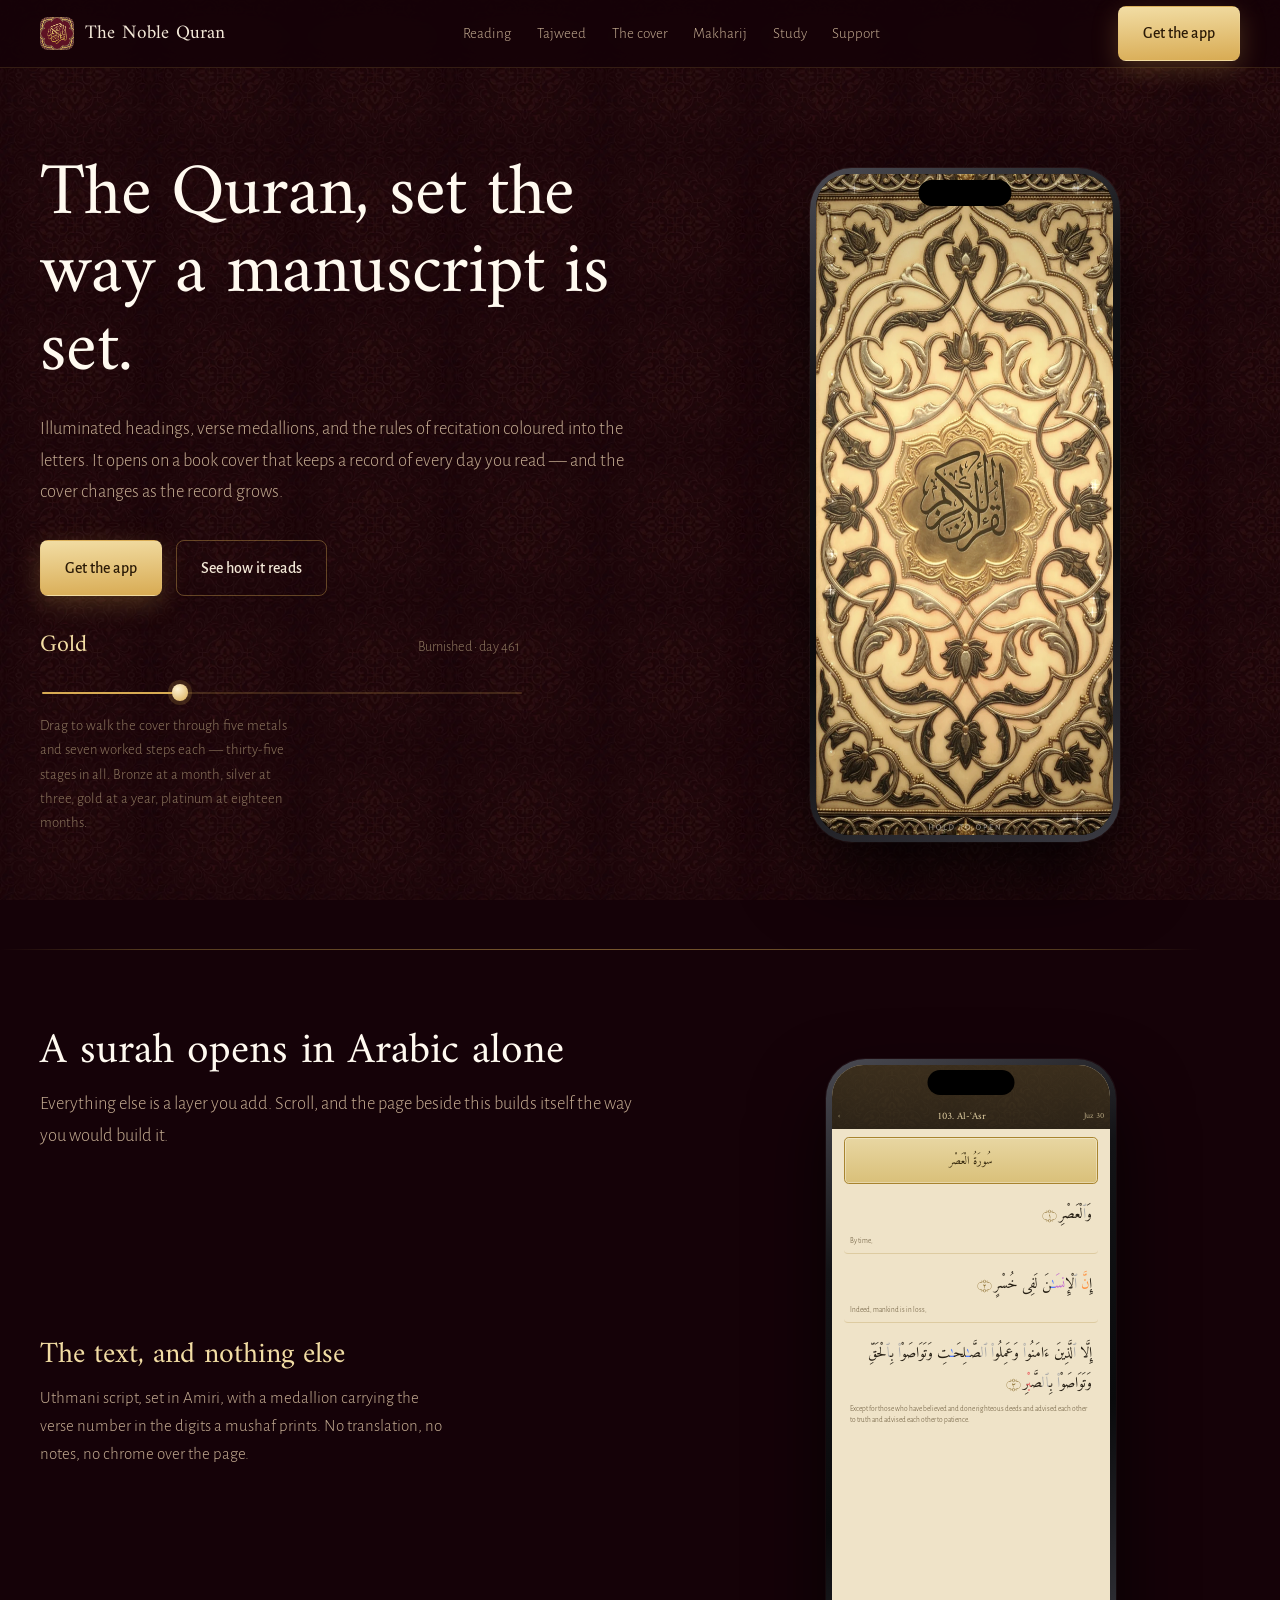
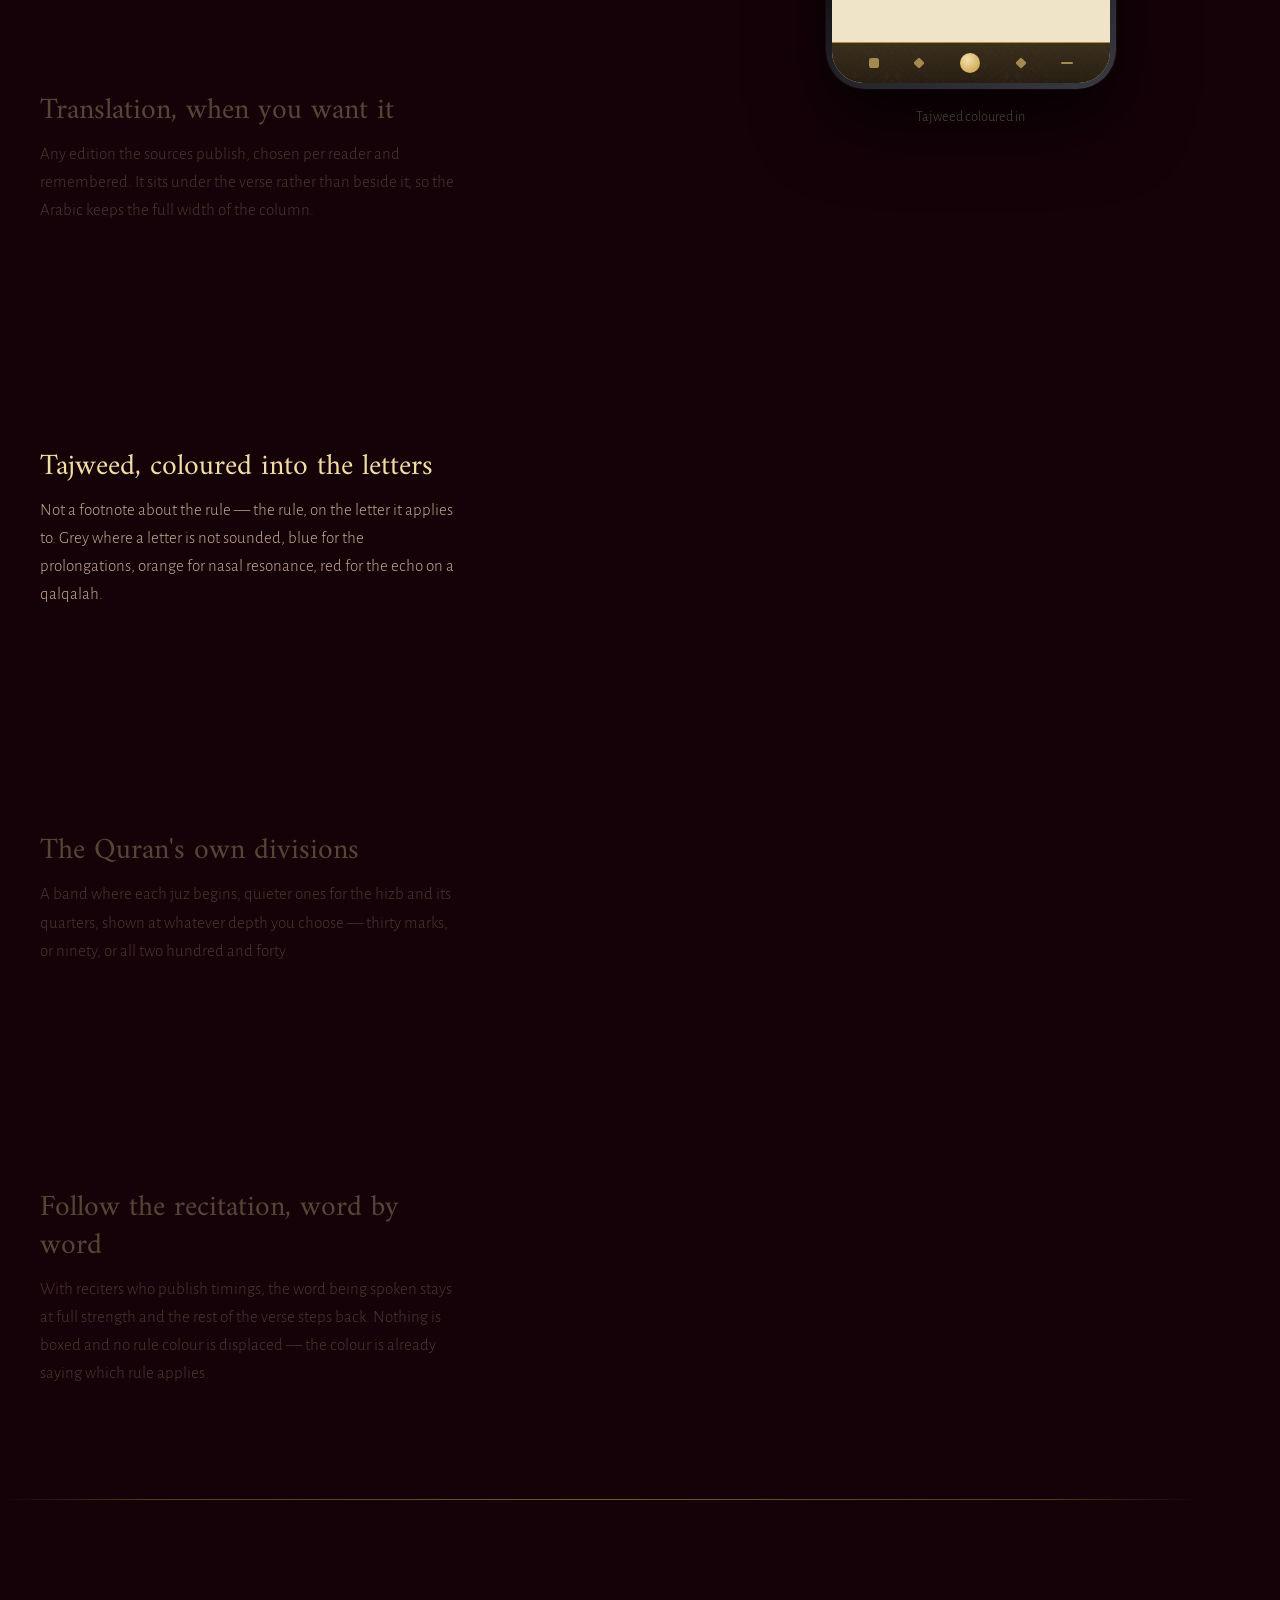
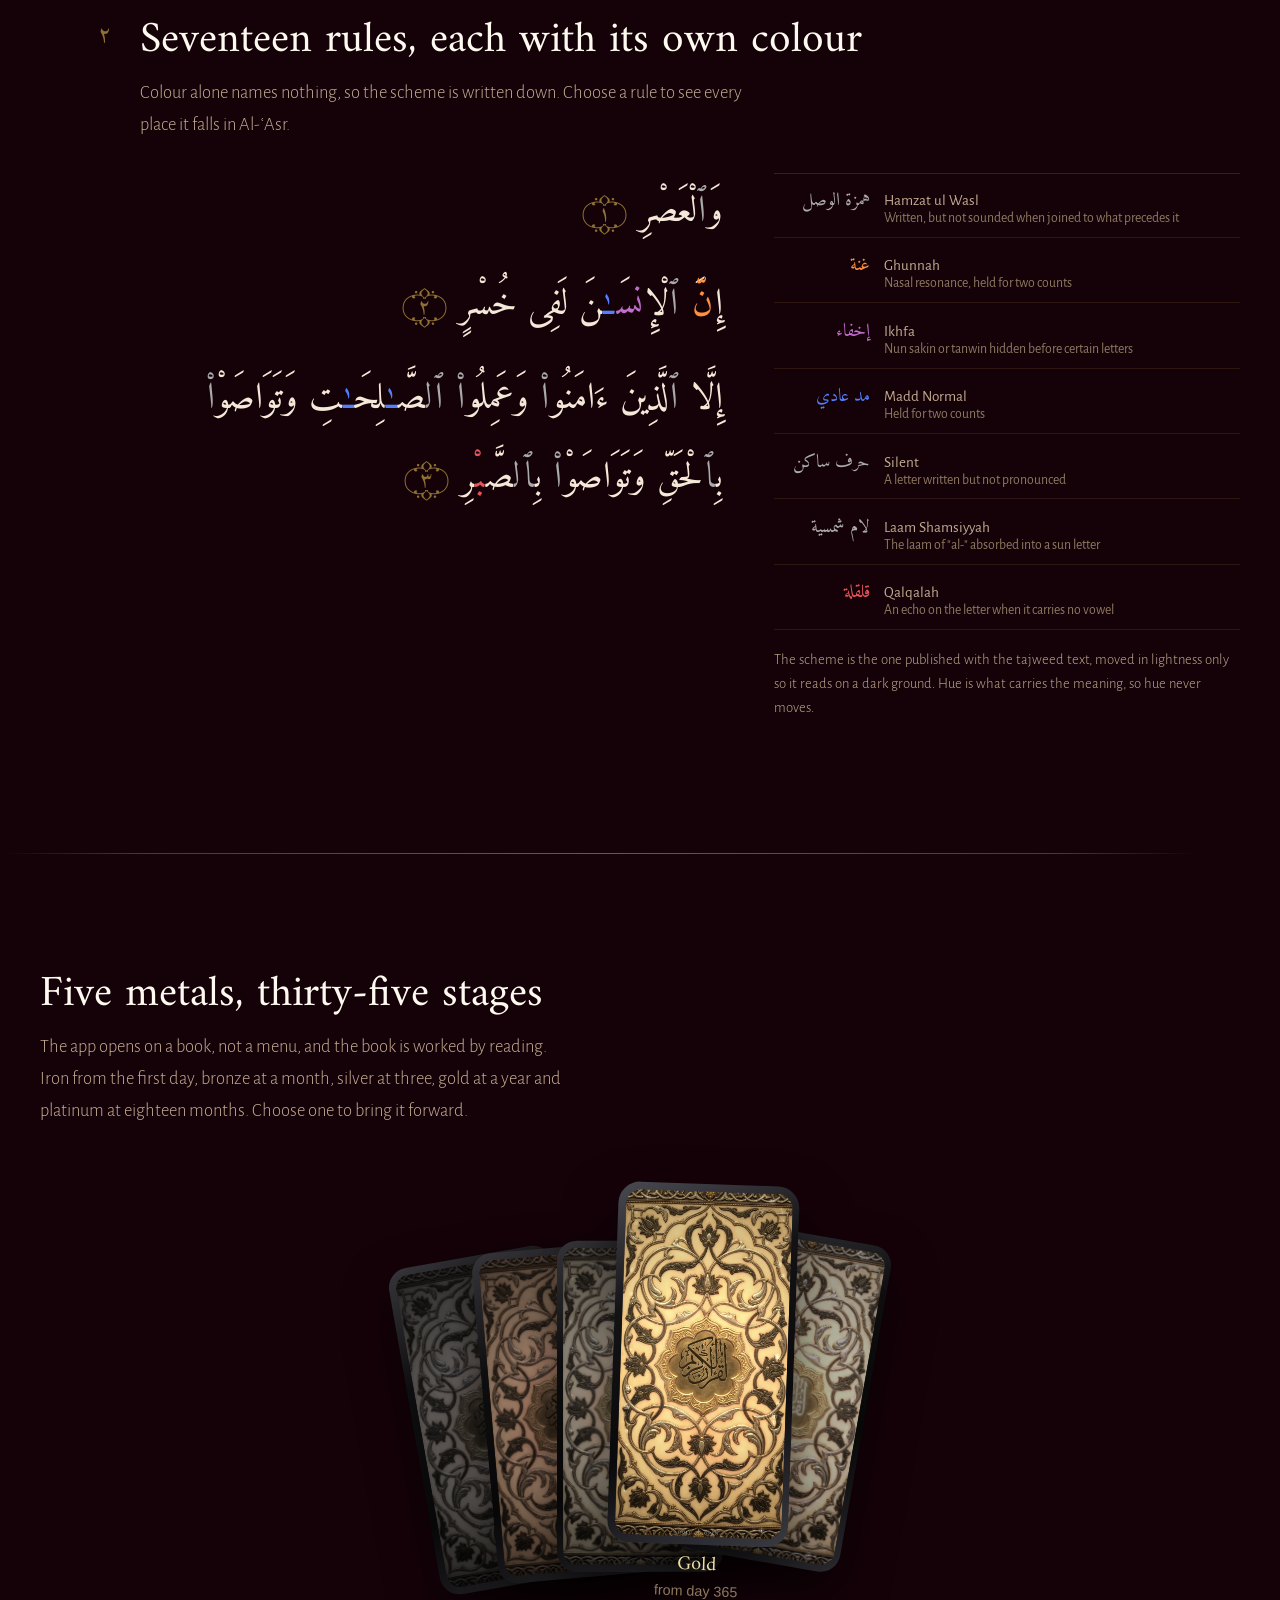
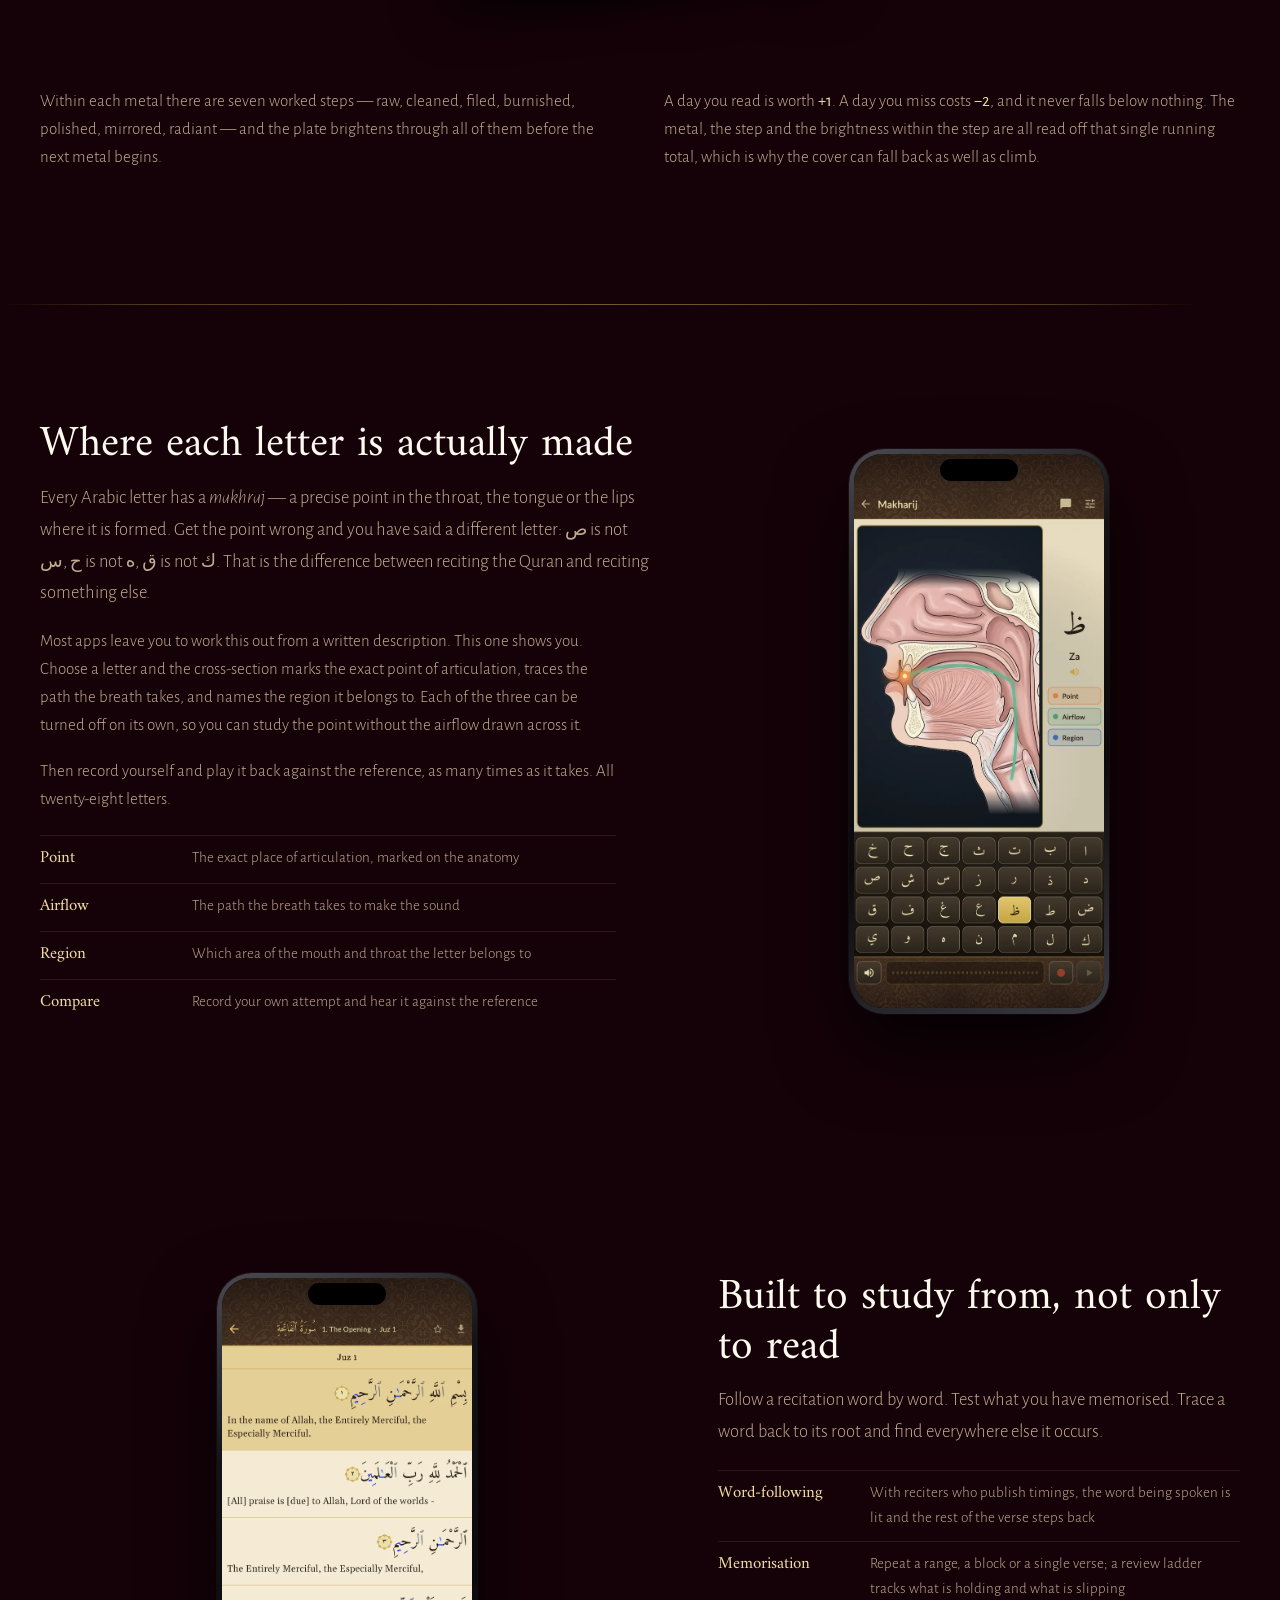
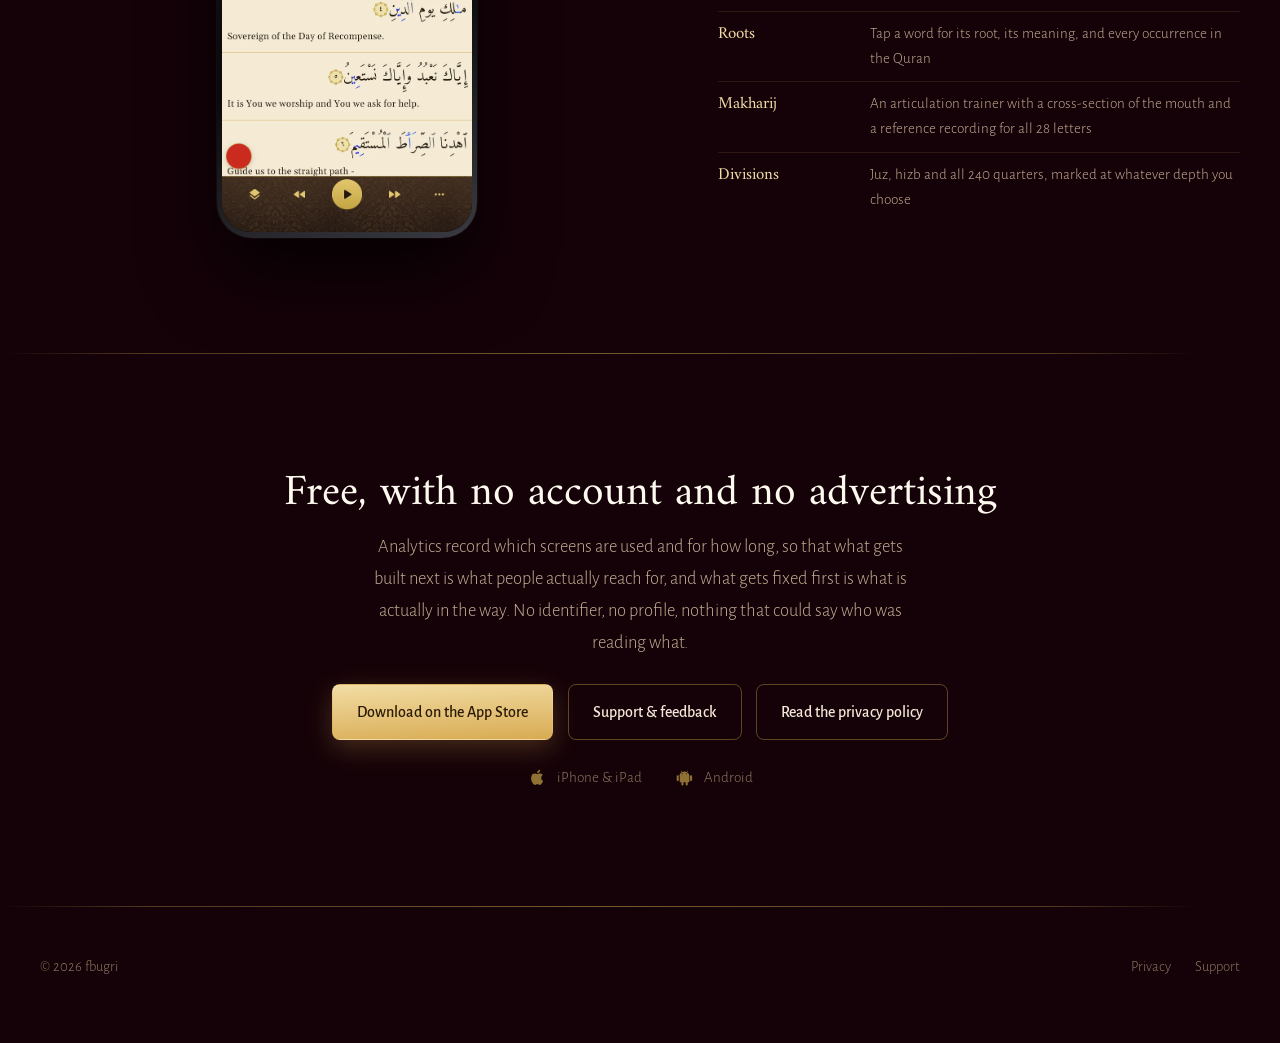
==== commit 03b9d1a2: "Mend two comments the rewrites left behind One still said the ladder ends at 2190; the constant bene" ====
--- a/index.html
+++ b/index.html
@@ -725,12 +725,12 @@
 /* ── The living cover ────────────────────────────────────────────────────
    The same artwork the app draws, lit the same way: a slow breath, a gleam
    that crosses, and glints that fire where the metal actually catches. The
-   metal is a tint over the plate, which is why dragging the scrubber walks
-   it from iron to platinum.                                              */
+   plate is the app's own render for that point on the ladder, crossfading
+   into the next, which is what dragging the scrubber walks through.      */
 /* Each metal's start is the running day total at which it is reached -- the
    same numbers the app keeps in metalStarts -- and `days` is how long it then
-   lasts, which is simply the distance to the next one. The ladder ends at
-   2190, where the app's lastCoverDay puts it. */
+   lasts, which is simply the distance to the next one. The ladder ends where
+   the app's lastCoverDay puts it. */
 const LAST_DAY = 1643;
 /* `shot` is the day each render was photographed, which is what the scrubber
    walks between. The plate used to be one gold image tinted per metal, and a
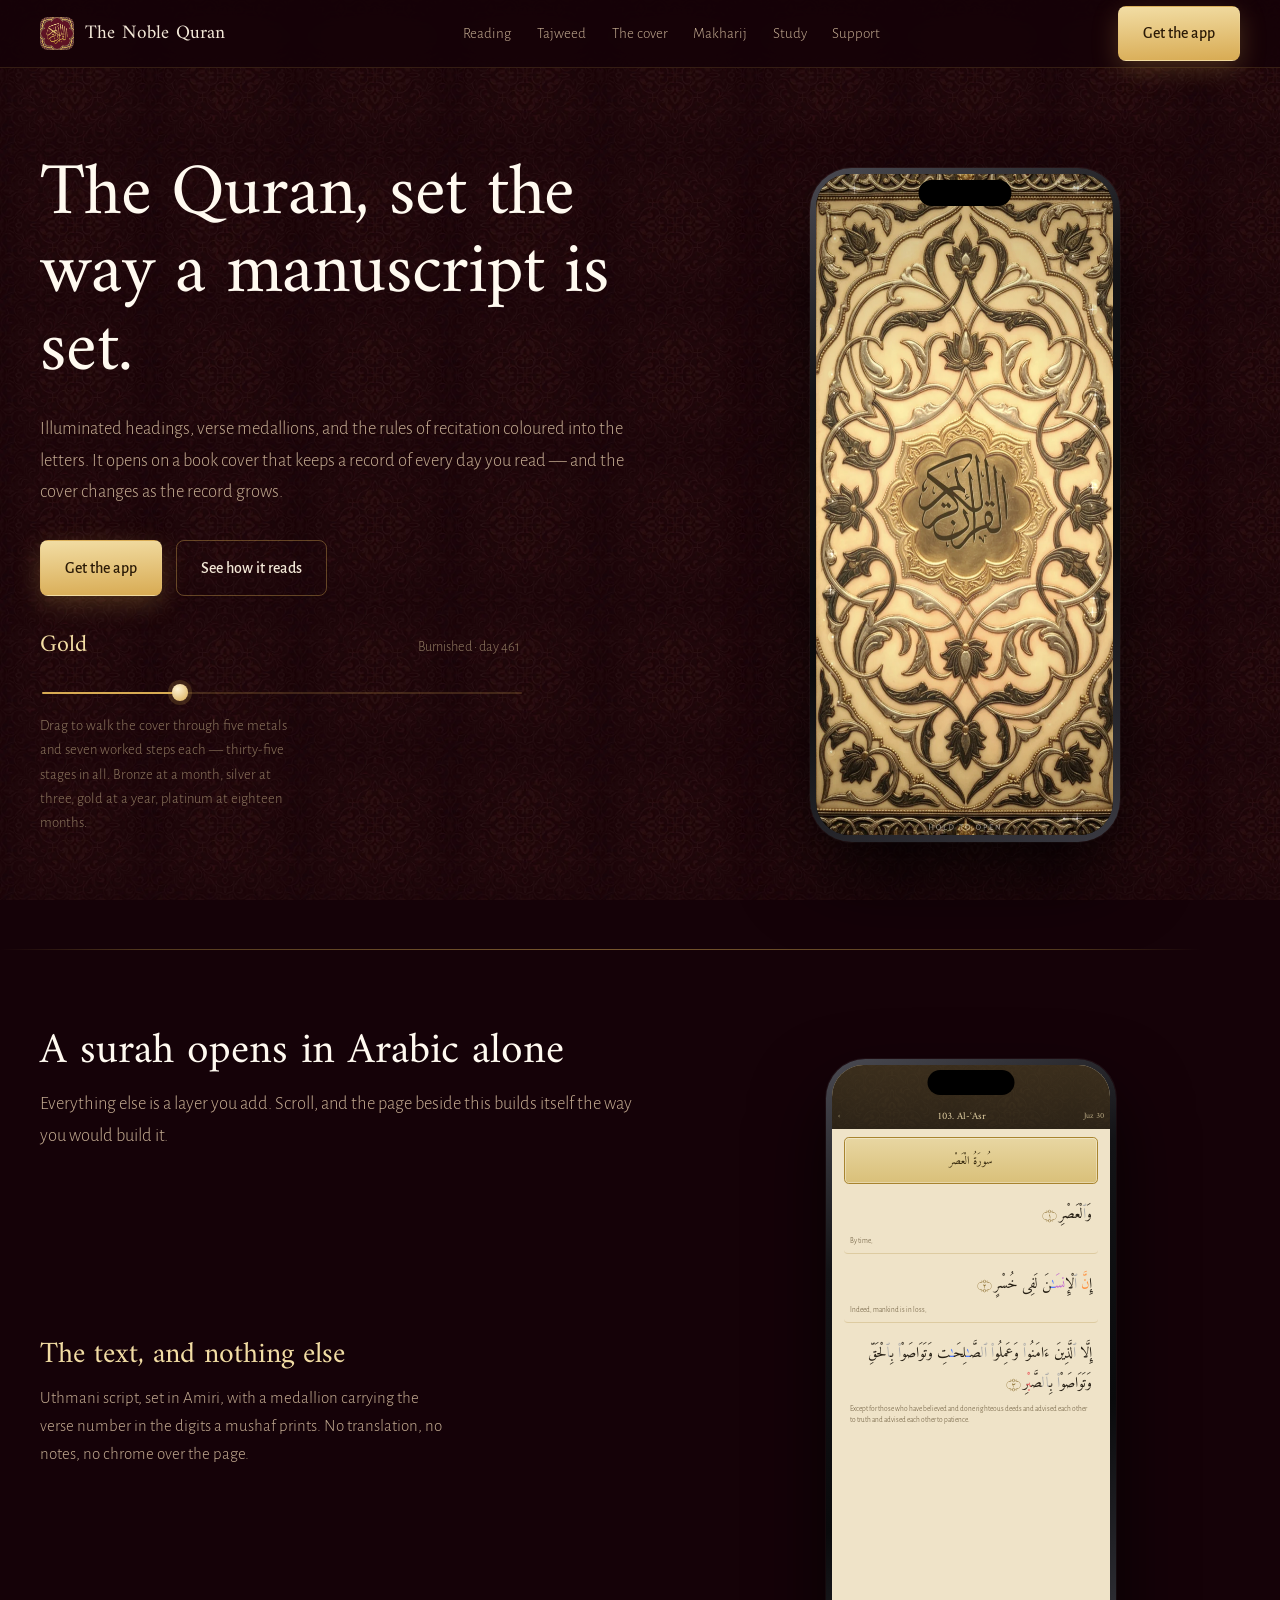
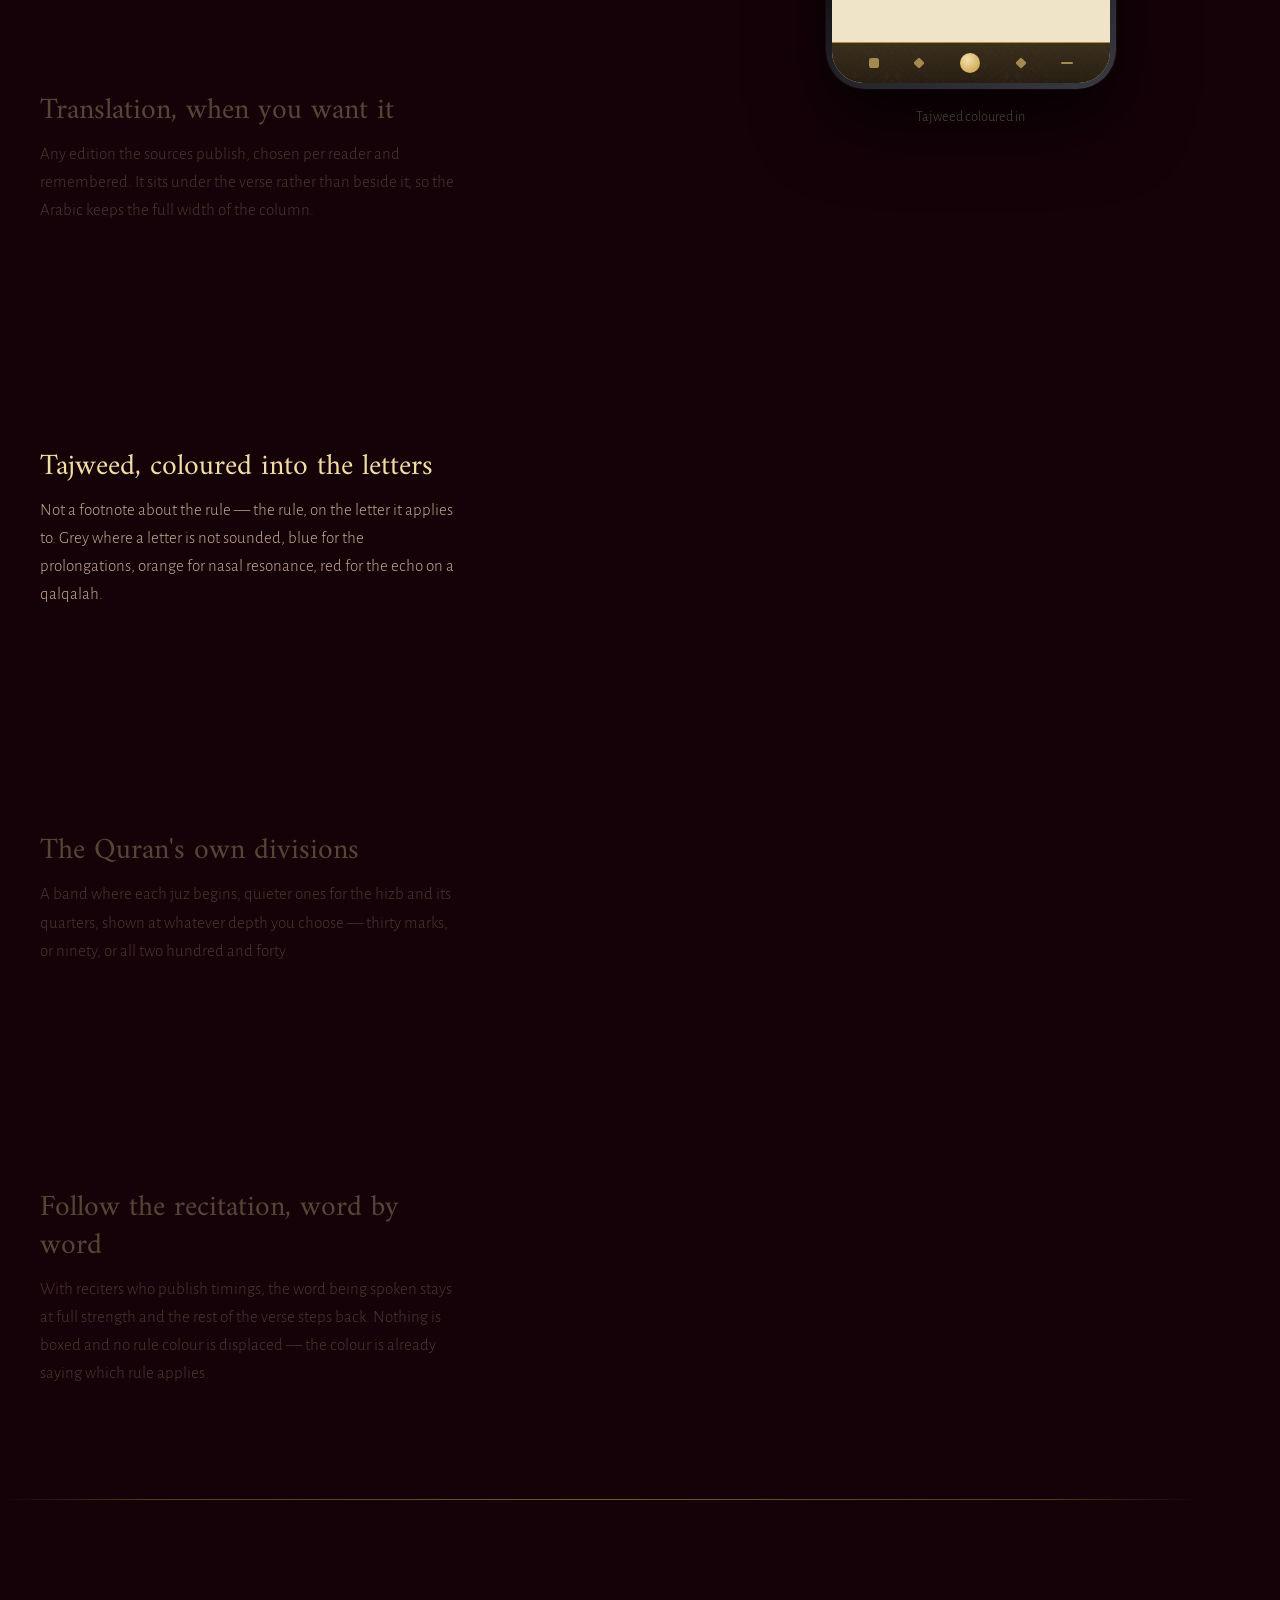
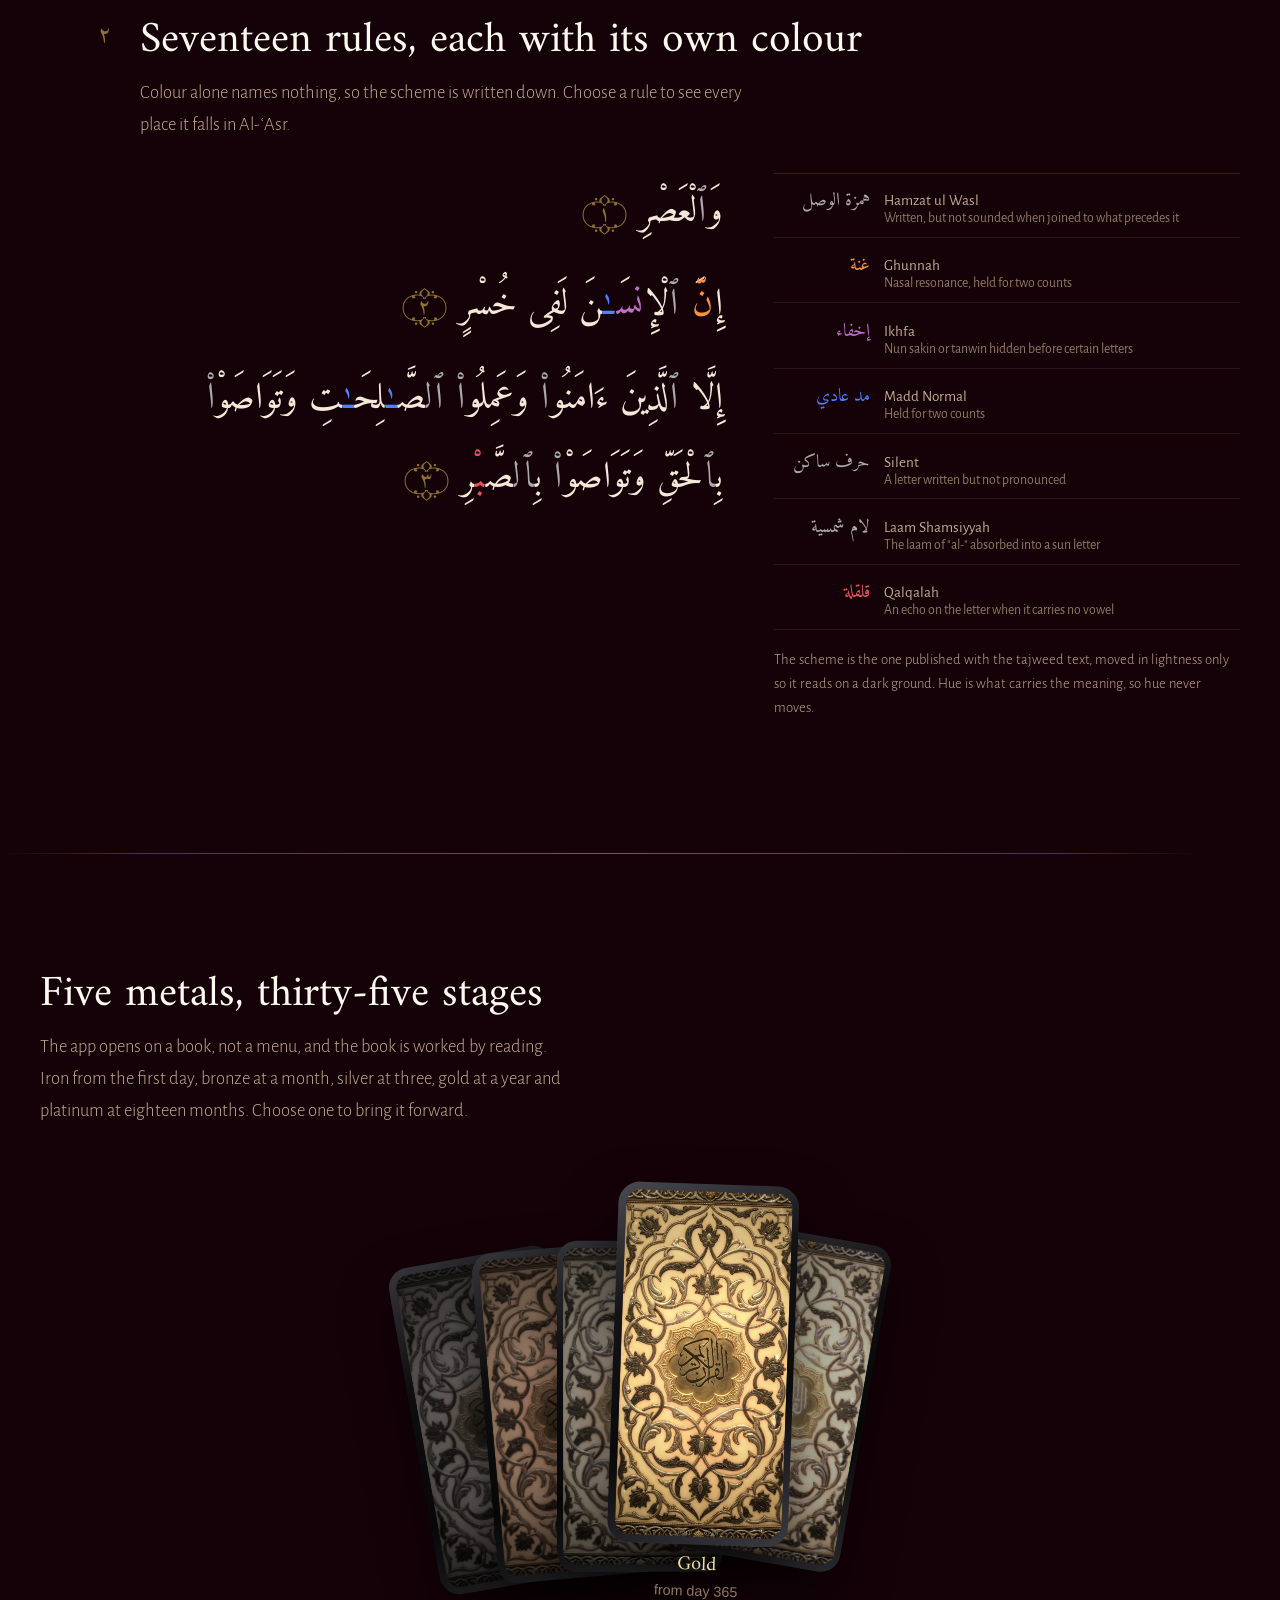
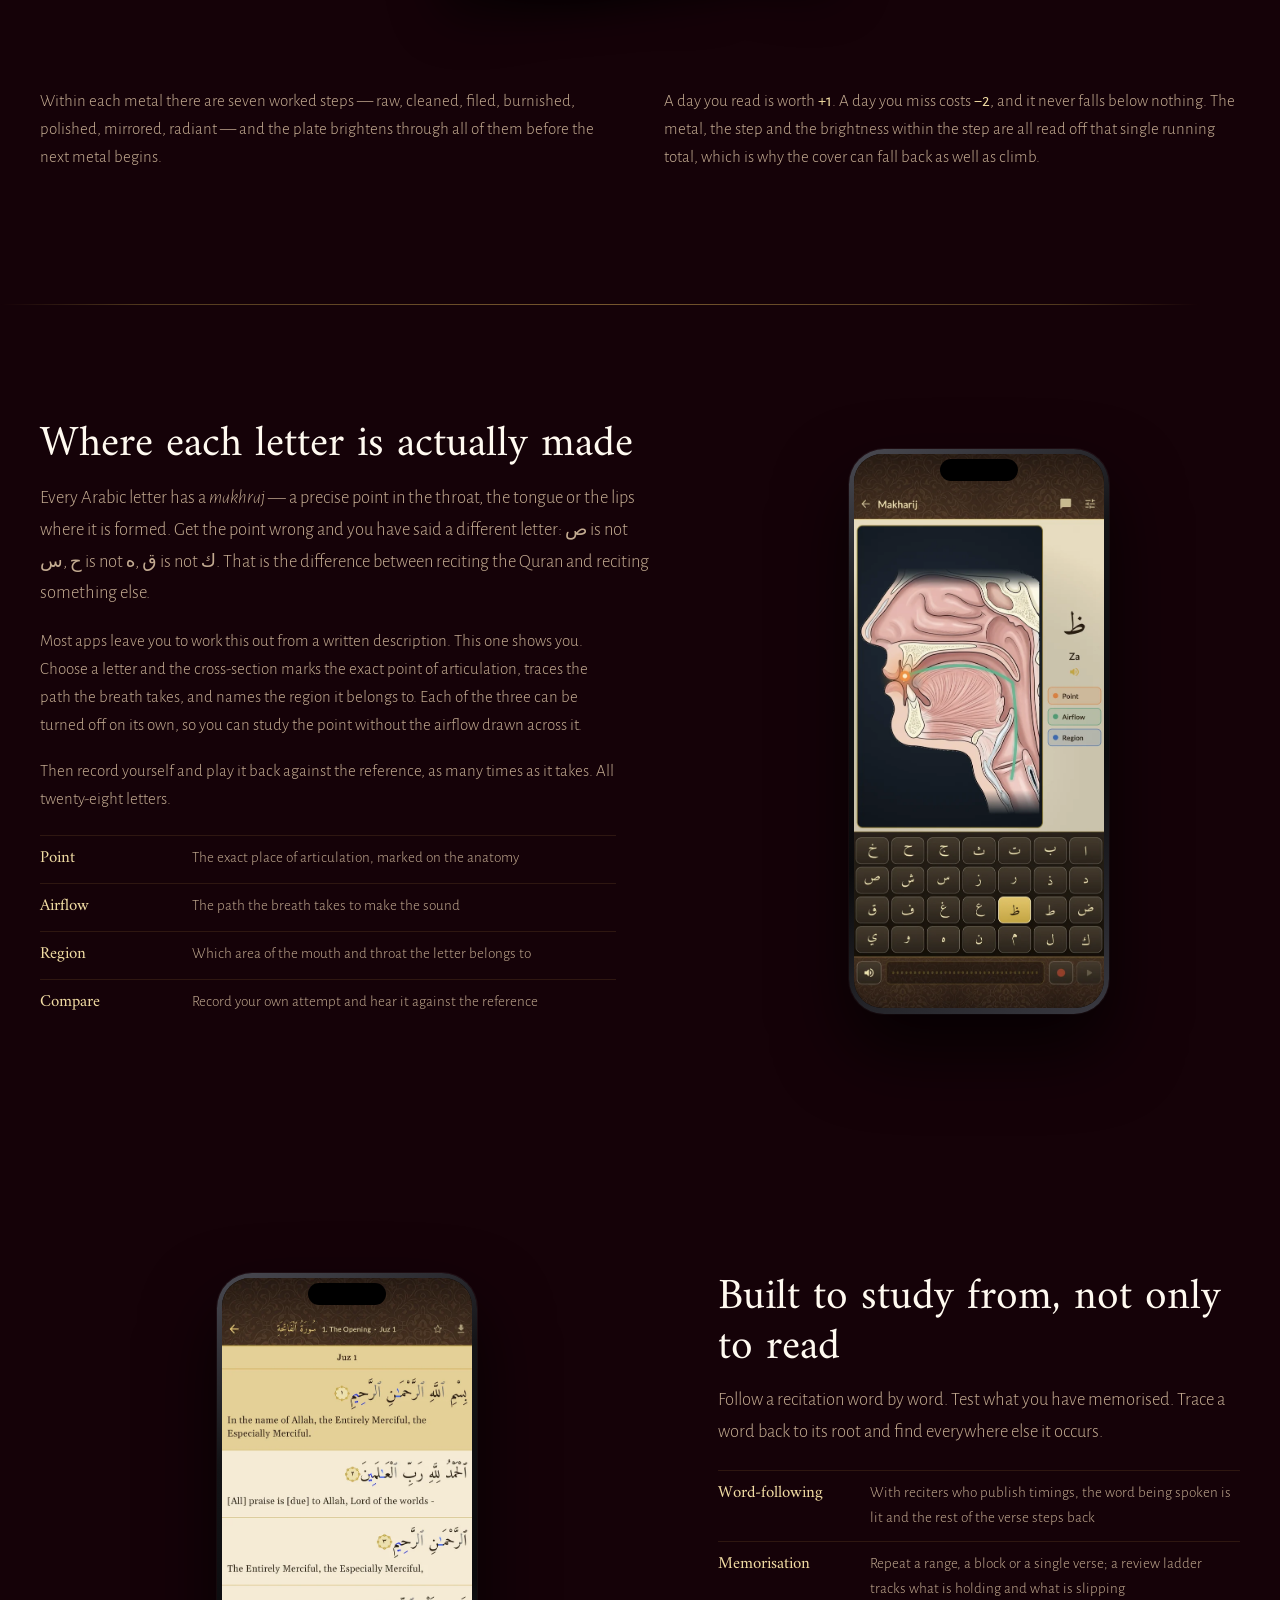
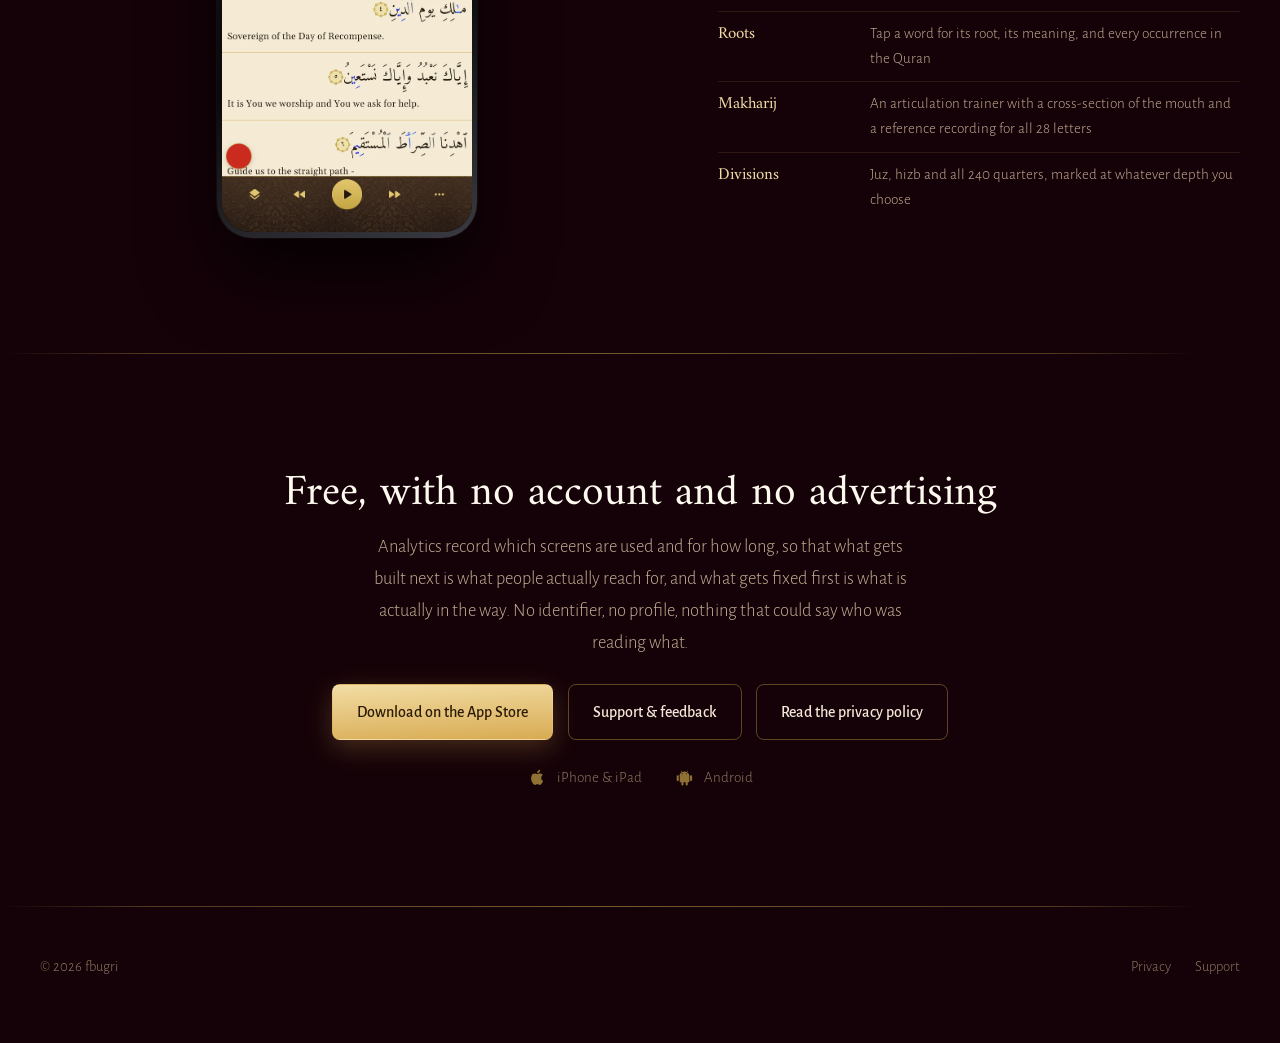
==== commit 5c9be3eb: "Count the site's visits with Cloudflare Web Analytics No cookies and nothing stored in the browser. " ====
--- a/index.html
+++ b/index.html
@@ -1056,5 +1056,6 @@
 requestAnimationFrame(function(){ document.body.classList.add('loaded'); });
 })();
 </script>
+<!-- Cloudflare Web Analytics --><script defer src="https://static.cloudflareinsights.com/beacon.min.js" data-cf-beacon='{"token": "4b5db89ab6f84194aeaf933504becd6a"}'></script><!-- End Cloudflare Web Analytics -->
 </body>
 </html>
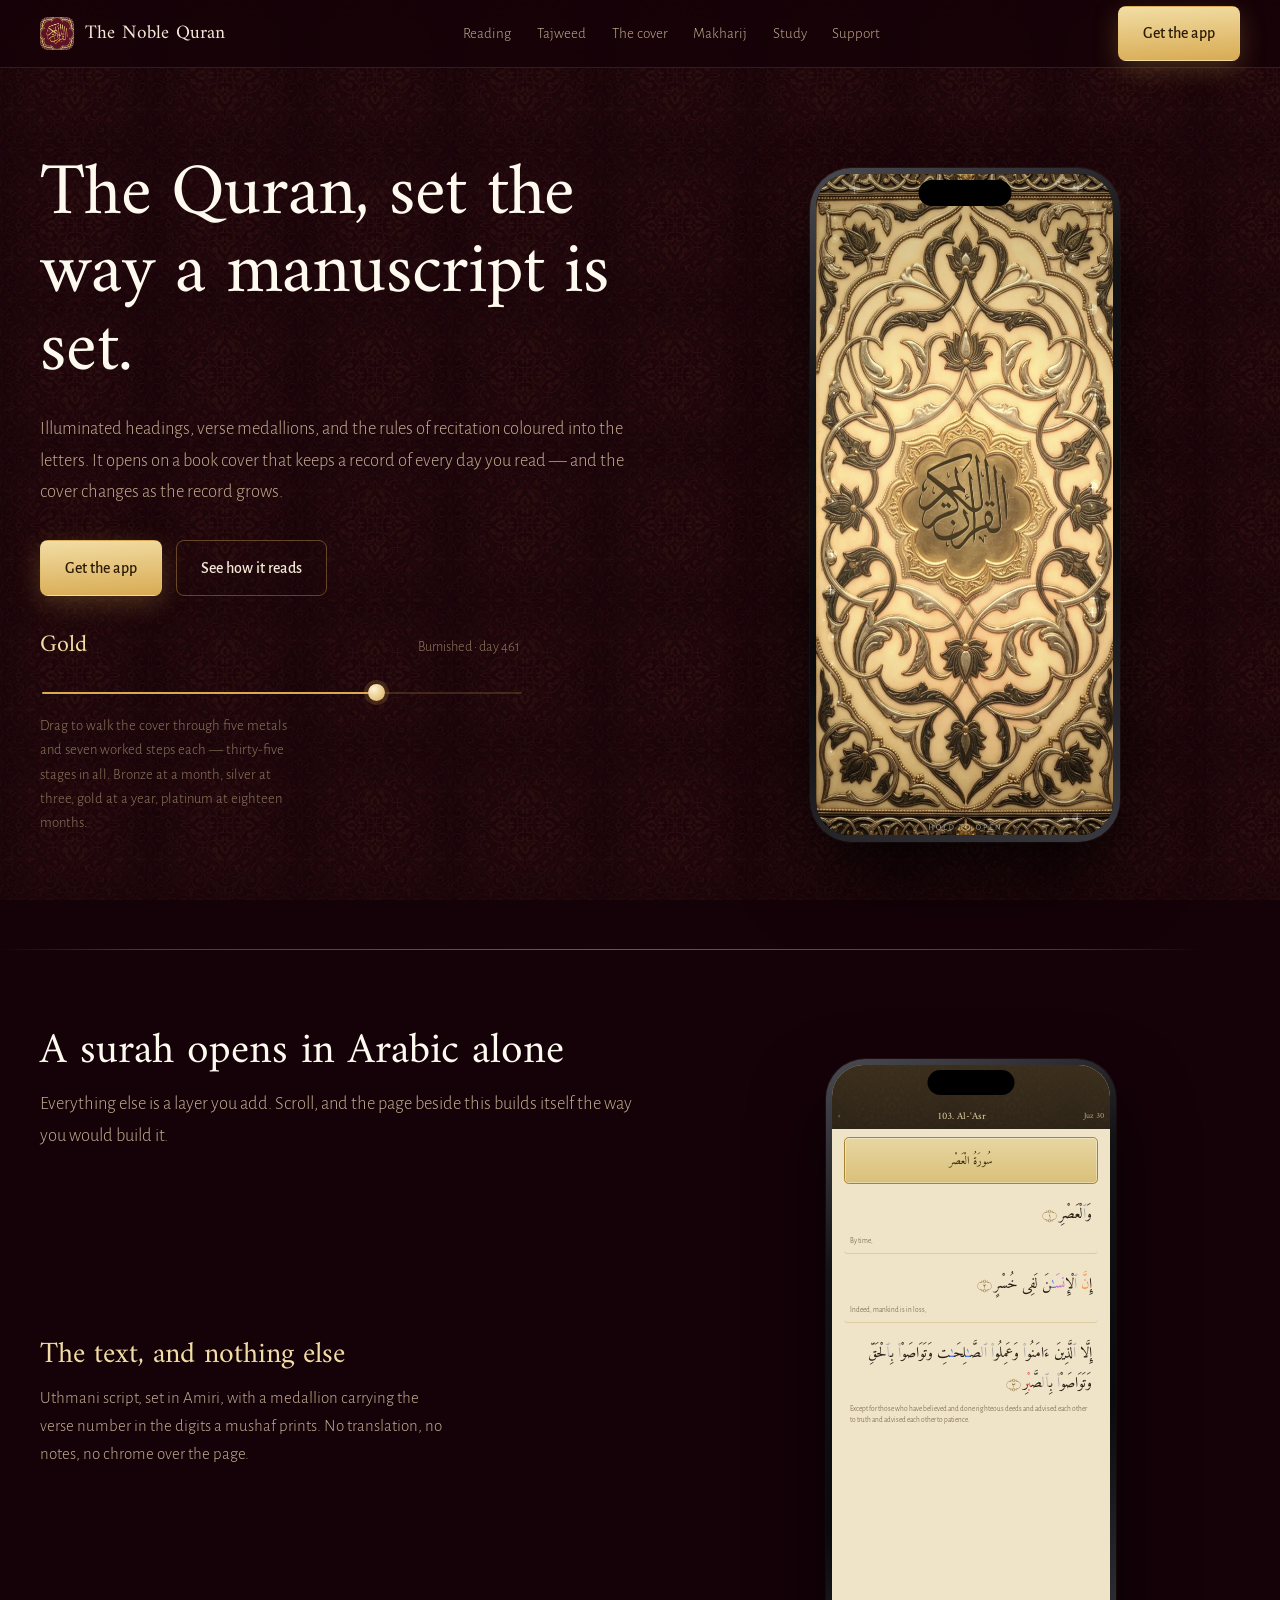
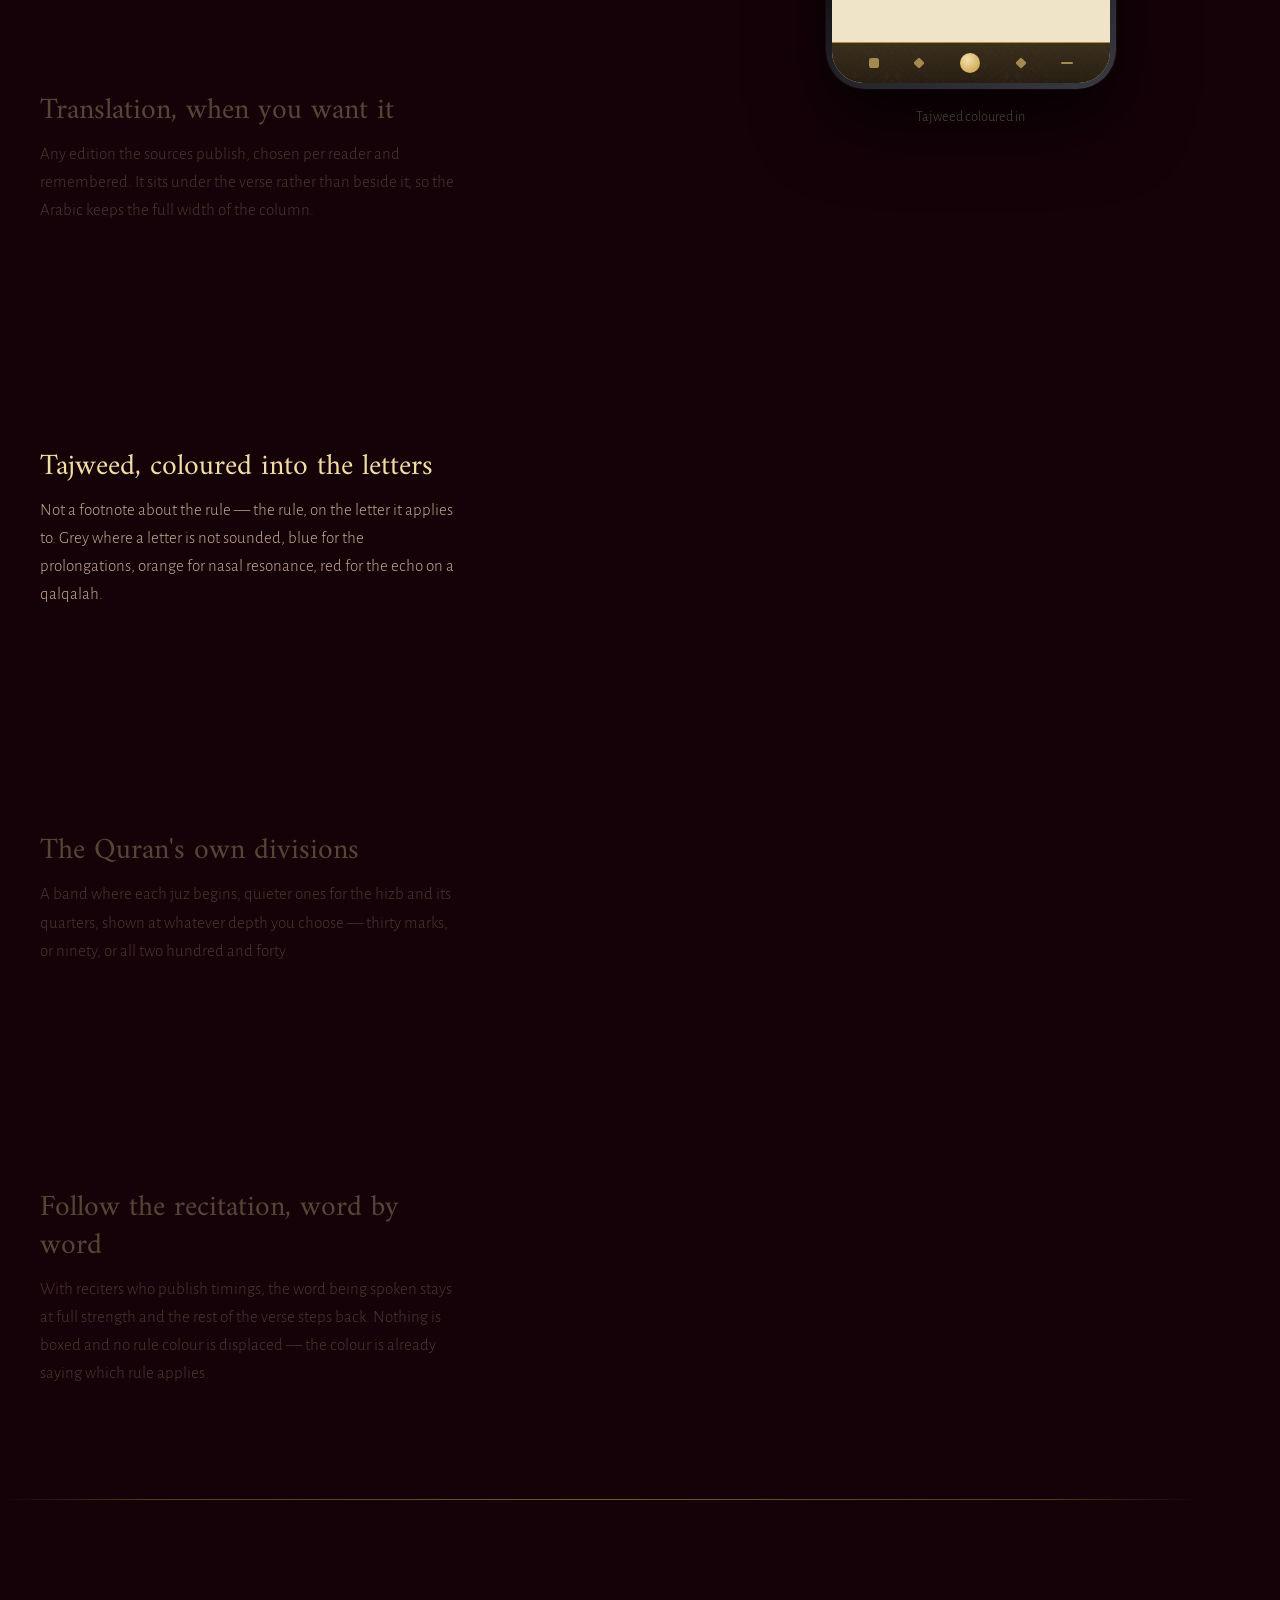
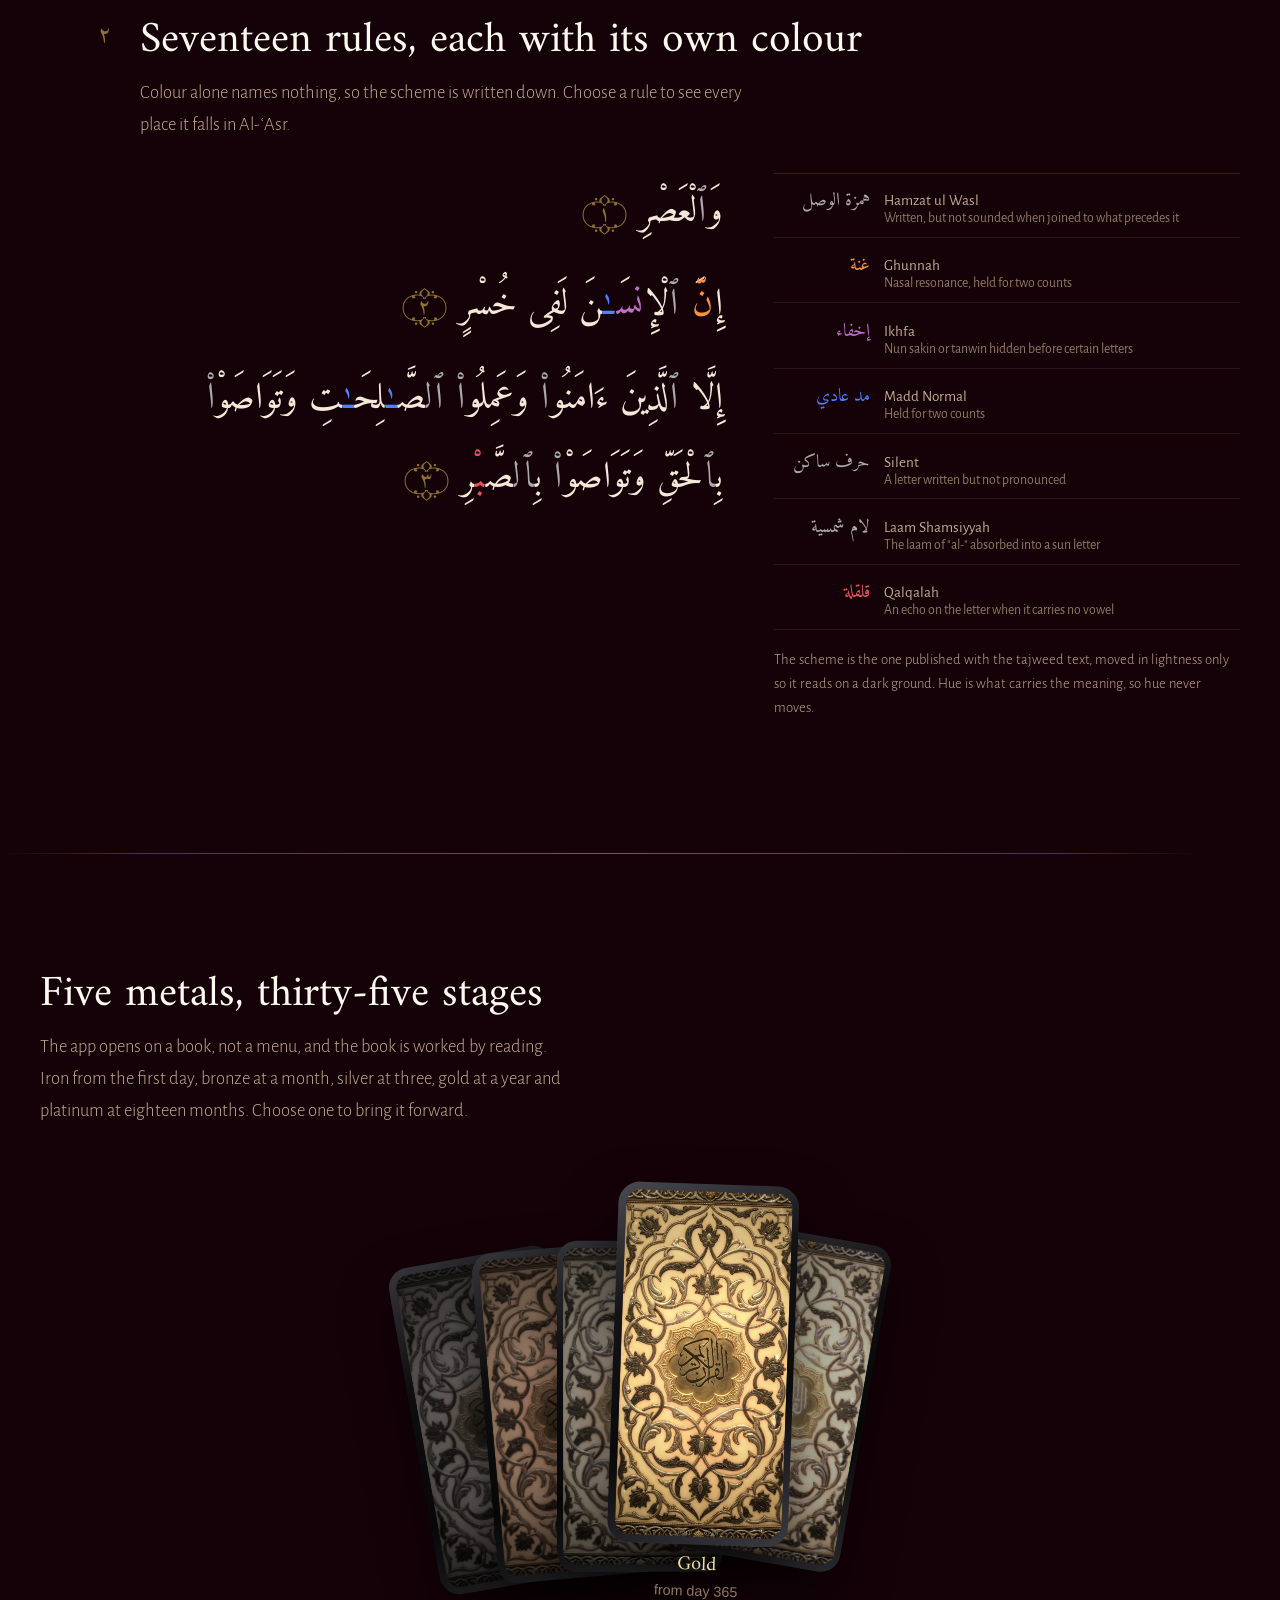
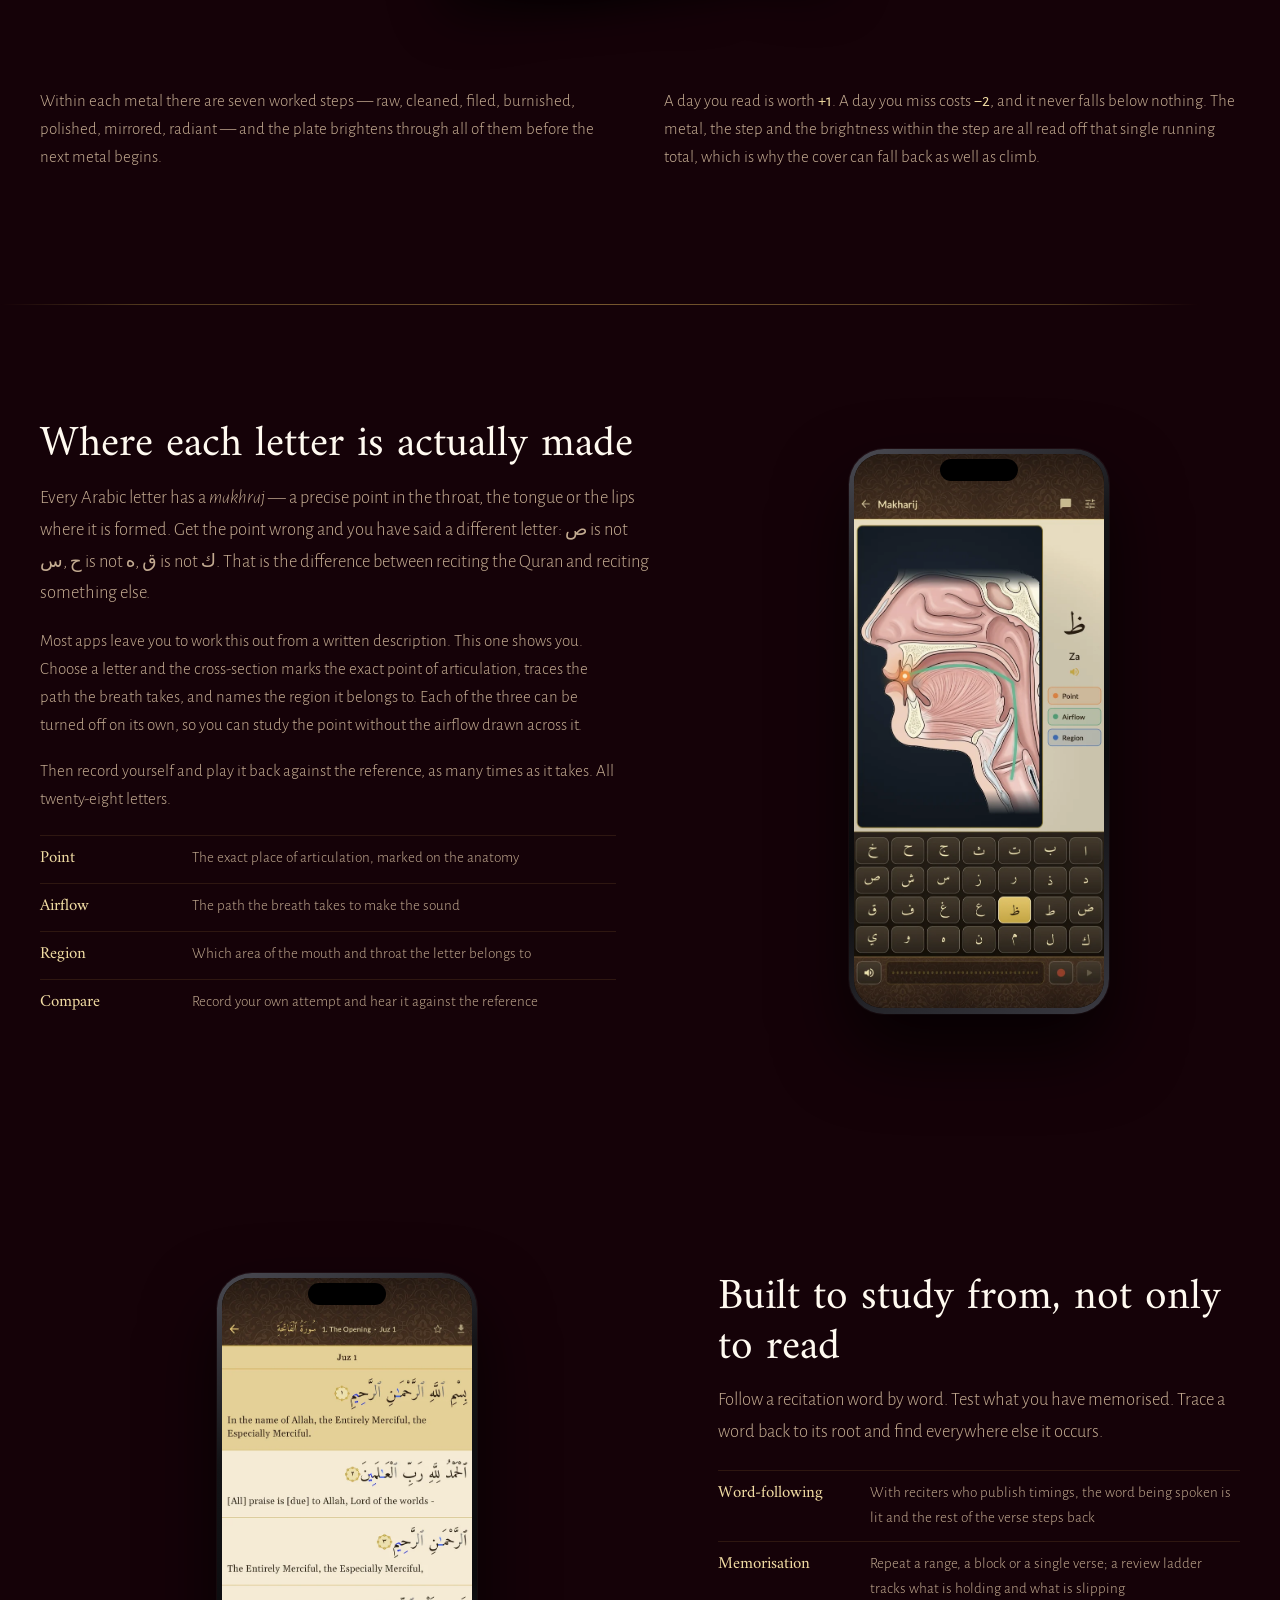
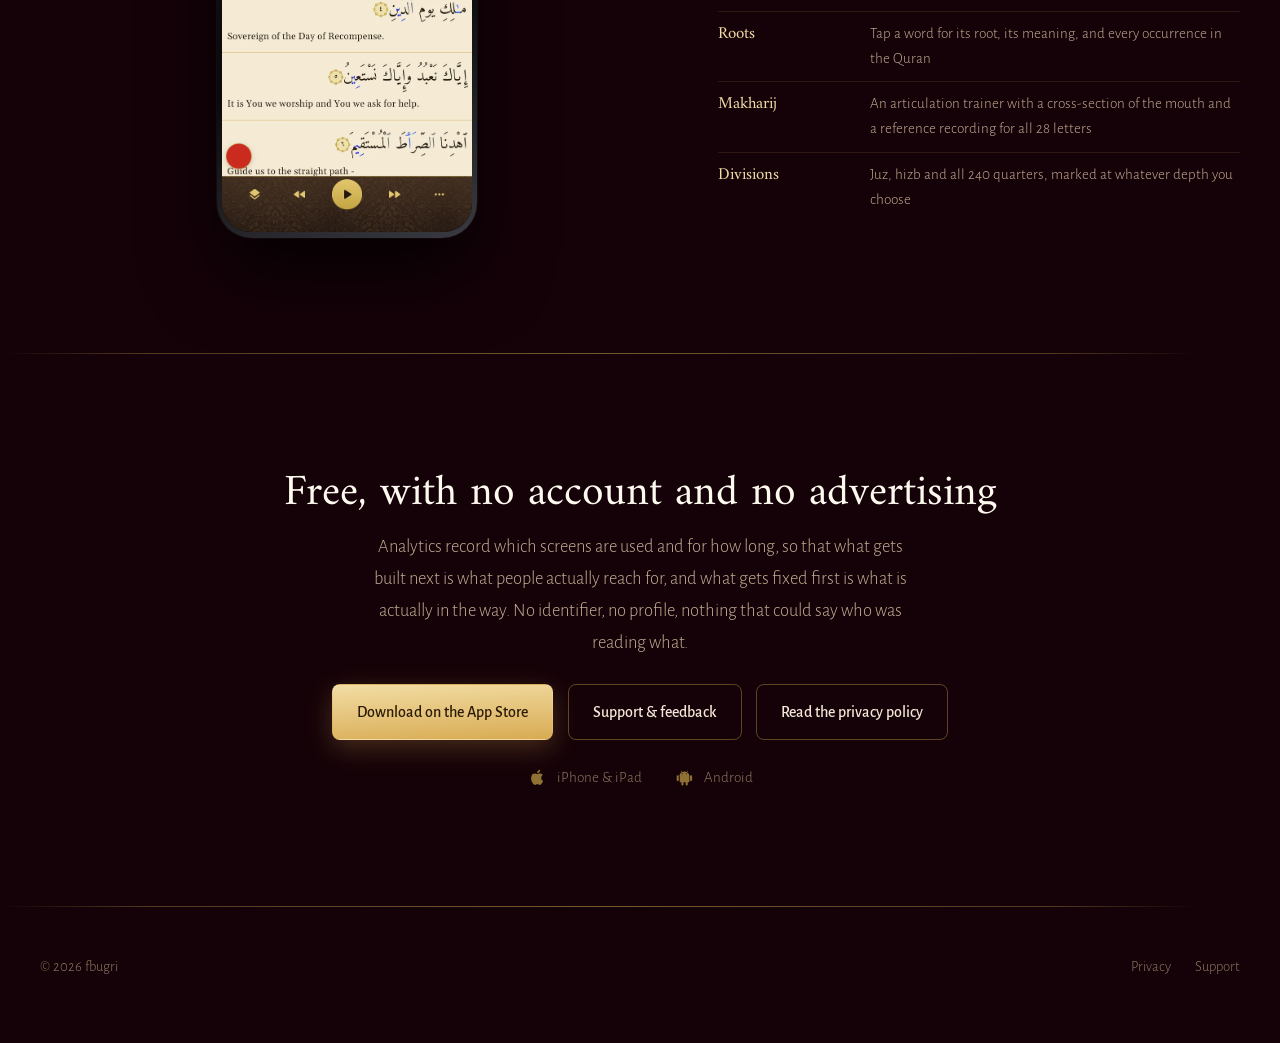
==== commit 085d7b6b: "Give each metal the same width on the cover scrubber Platinum's seven steps run three years, so a tr" ====
--- a/index.html
+++ b/index.html
@@ -323,7 +323,7 @@
           <span class="scrub-metal" id="metalName">Iron</span>
           <span class="scrub-step" id="stepName">Raw · day 1</span>
         </div>
-        <input id="days" type="range" min="0" max="1643" value="460" step="1"
+        <input id="days" type="range" min="0" max="1000" value="704" step="1"
                aria-label="Days read, to see how the cover changes">
         <p class="scrub-caption">Drag to walk the cover through five metals and seven worked
           steps each — thirty-five stages in all. Bronze at a month, silver at three,
@@ -800,11 +800,25 @@
   return {metal:metal, step:Math.floor(frac*7), frac:frac, days:days};
 }
 
+/* The track gives every metal the same width, not every day. The metals last
+   30, 60, 275, 183 and 1095 days, so a track in days put iron and bronze
+   together in its first twentieth and gave platinum two thirds of it. Within
+   a metal the days still run evenly, so the day shown is the real one. */
+const SLOT = 1000 / METALS.length;
+function dayAt(pos){
+  const i = Math.min(METALS.length - 1, Math.floor(pos / SLOT));
+  const t = (pos - i*SLOT) / SLOT;
+  return Math.min(LAST_DAY, Math.floor(METALS[i].start + t*METALS[i].days));
+}
+
 let current = stateFor(0);
 function readScrub(){
-  current = stateFor(+daysInput.value);
+  const day = dayAt(+daysInput.value);
+  current = stateFor(day);
   metalName.textContent = current.metal.name;
-  stepName.textContent = STEPS[current.step] + ' · day ' + (+daysInput.value + 1).toLocaleString();
+  stepName.textContent = STEPS[current.step] + ' · day ' + (day + 1).toLocaleString();
+  daysInput.setAttribute('aria-valuetext',
+    current.metal.name + ', ' + STEPS[current.step] + ', day ' + (day + 1).toLocaleString());
   daysInput.style.setProperty('--pct', (daysInput.value / daysInput.max * 100) + '%');
 }
 daysInput.addEventListener('input', function(){ readScrub(); if(reduced) draw(performance.now()); });
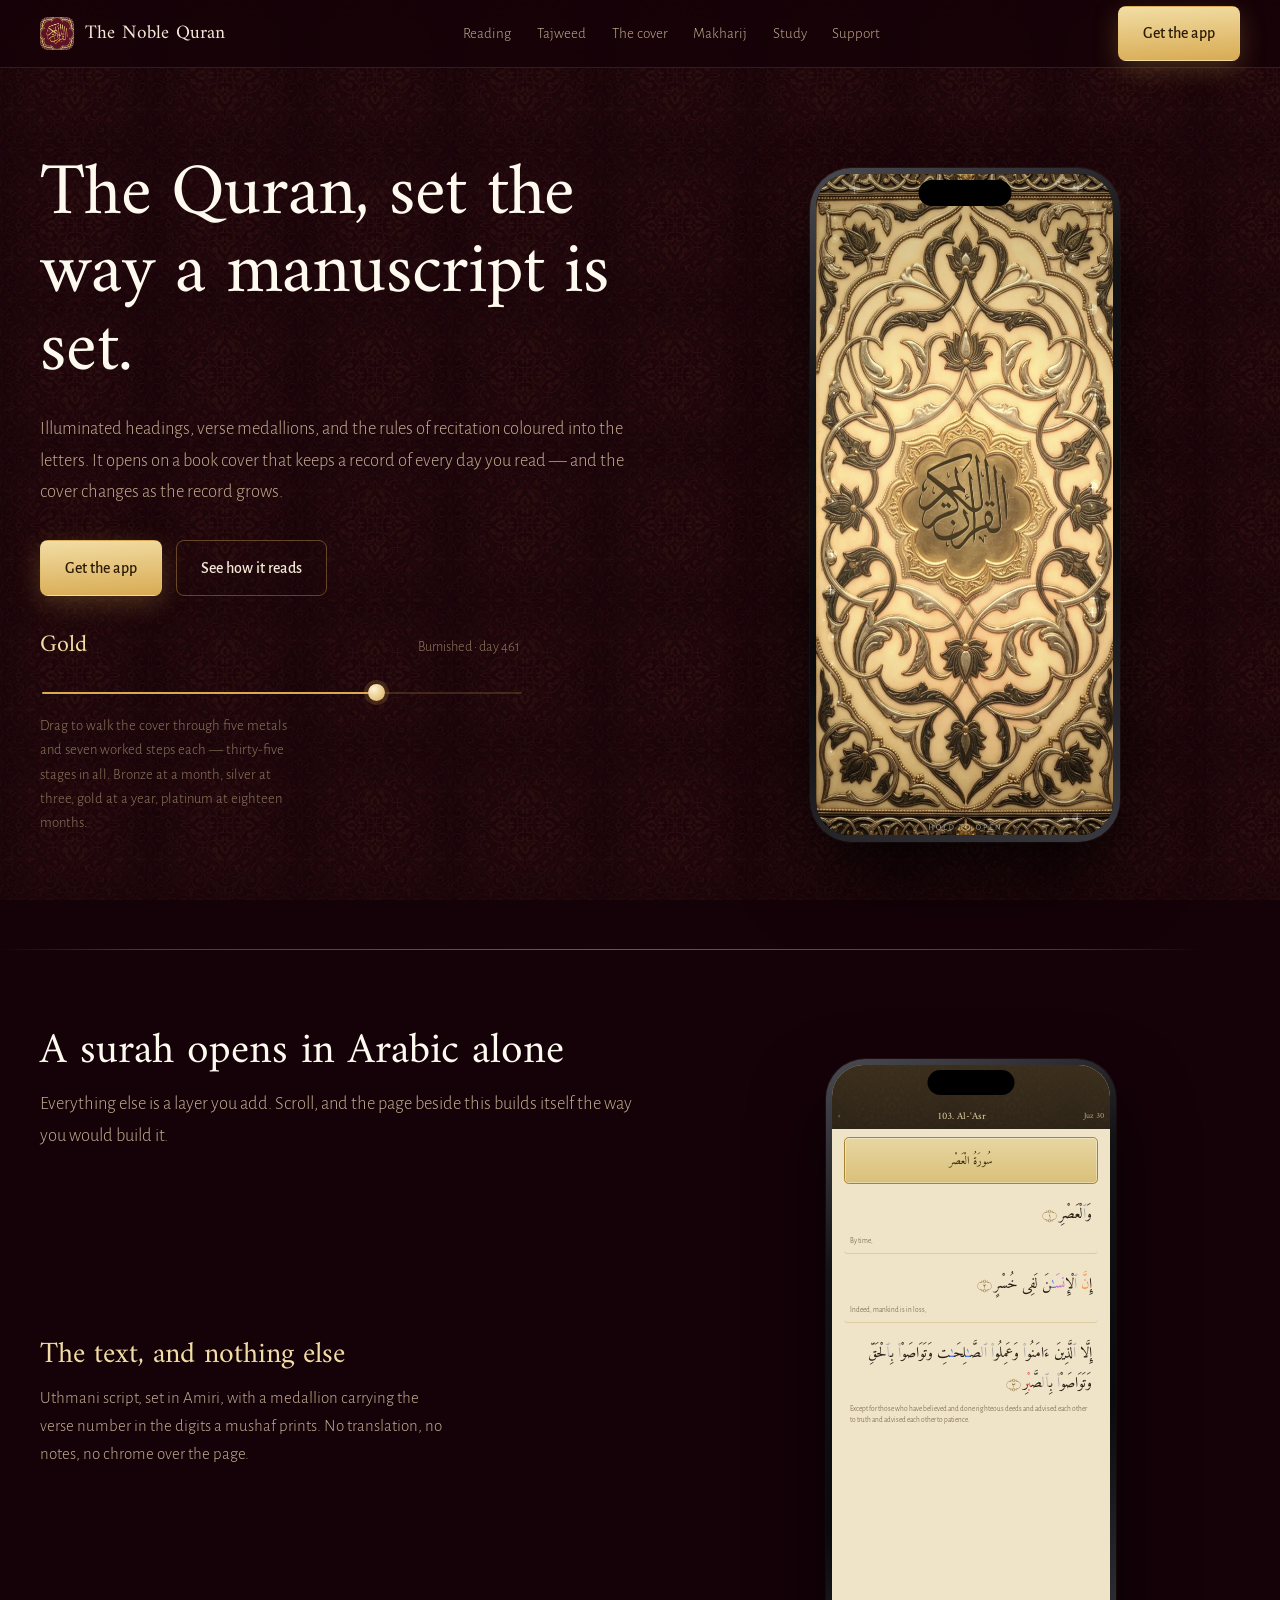
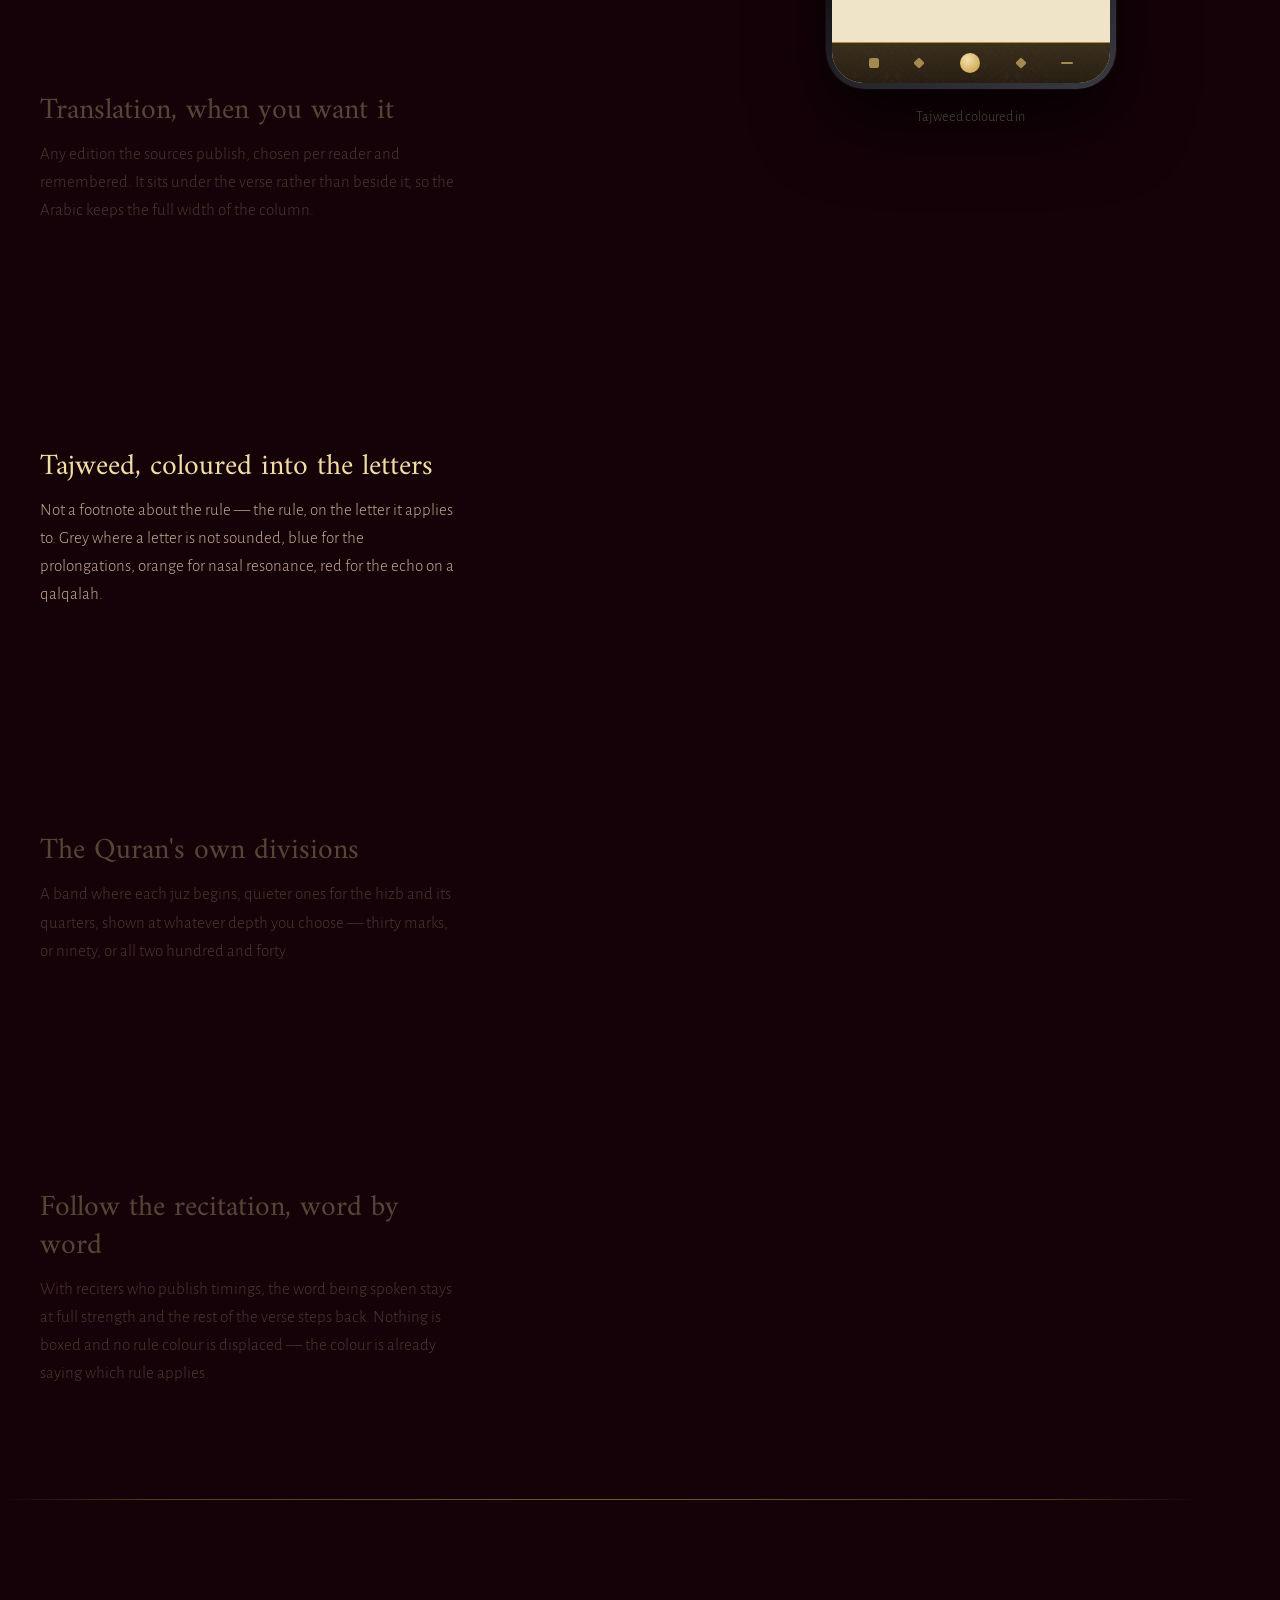
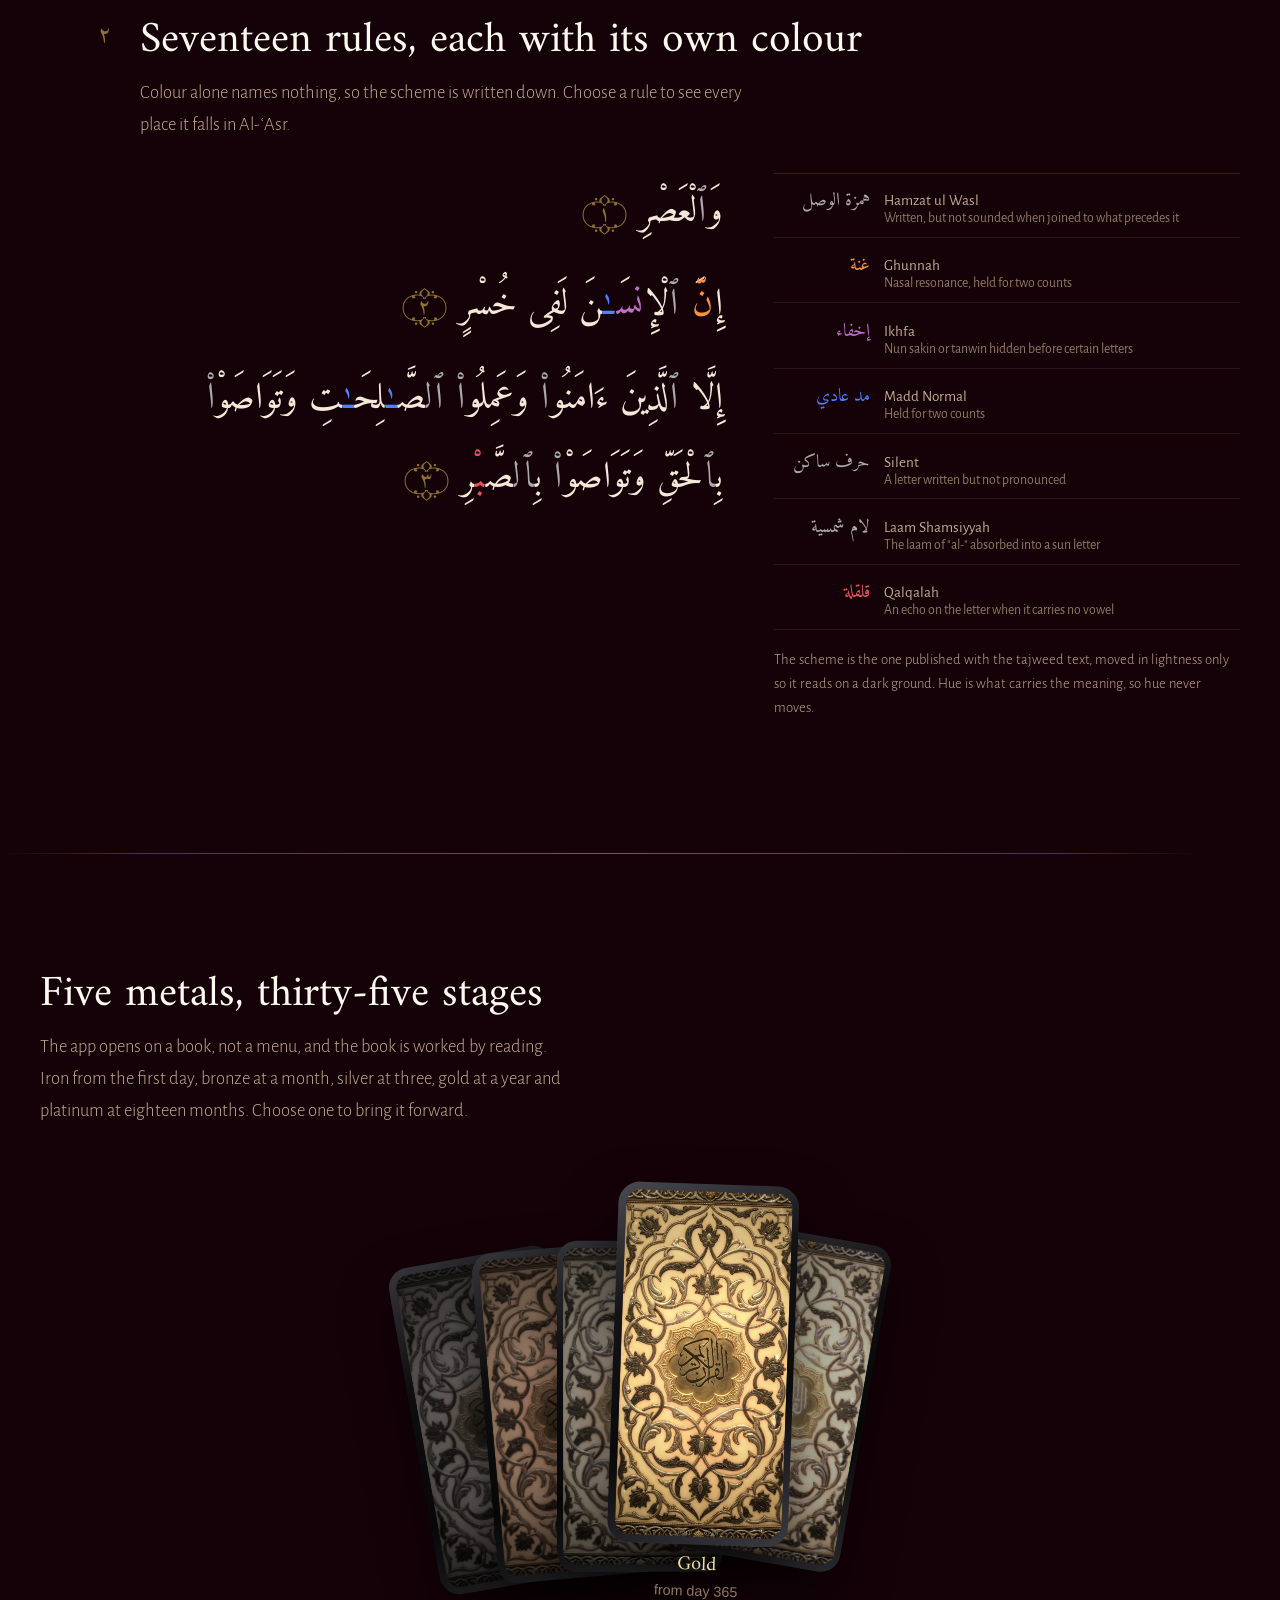
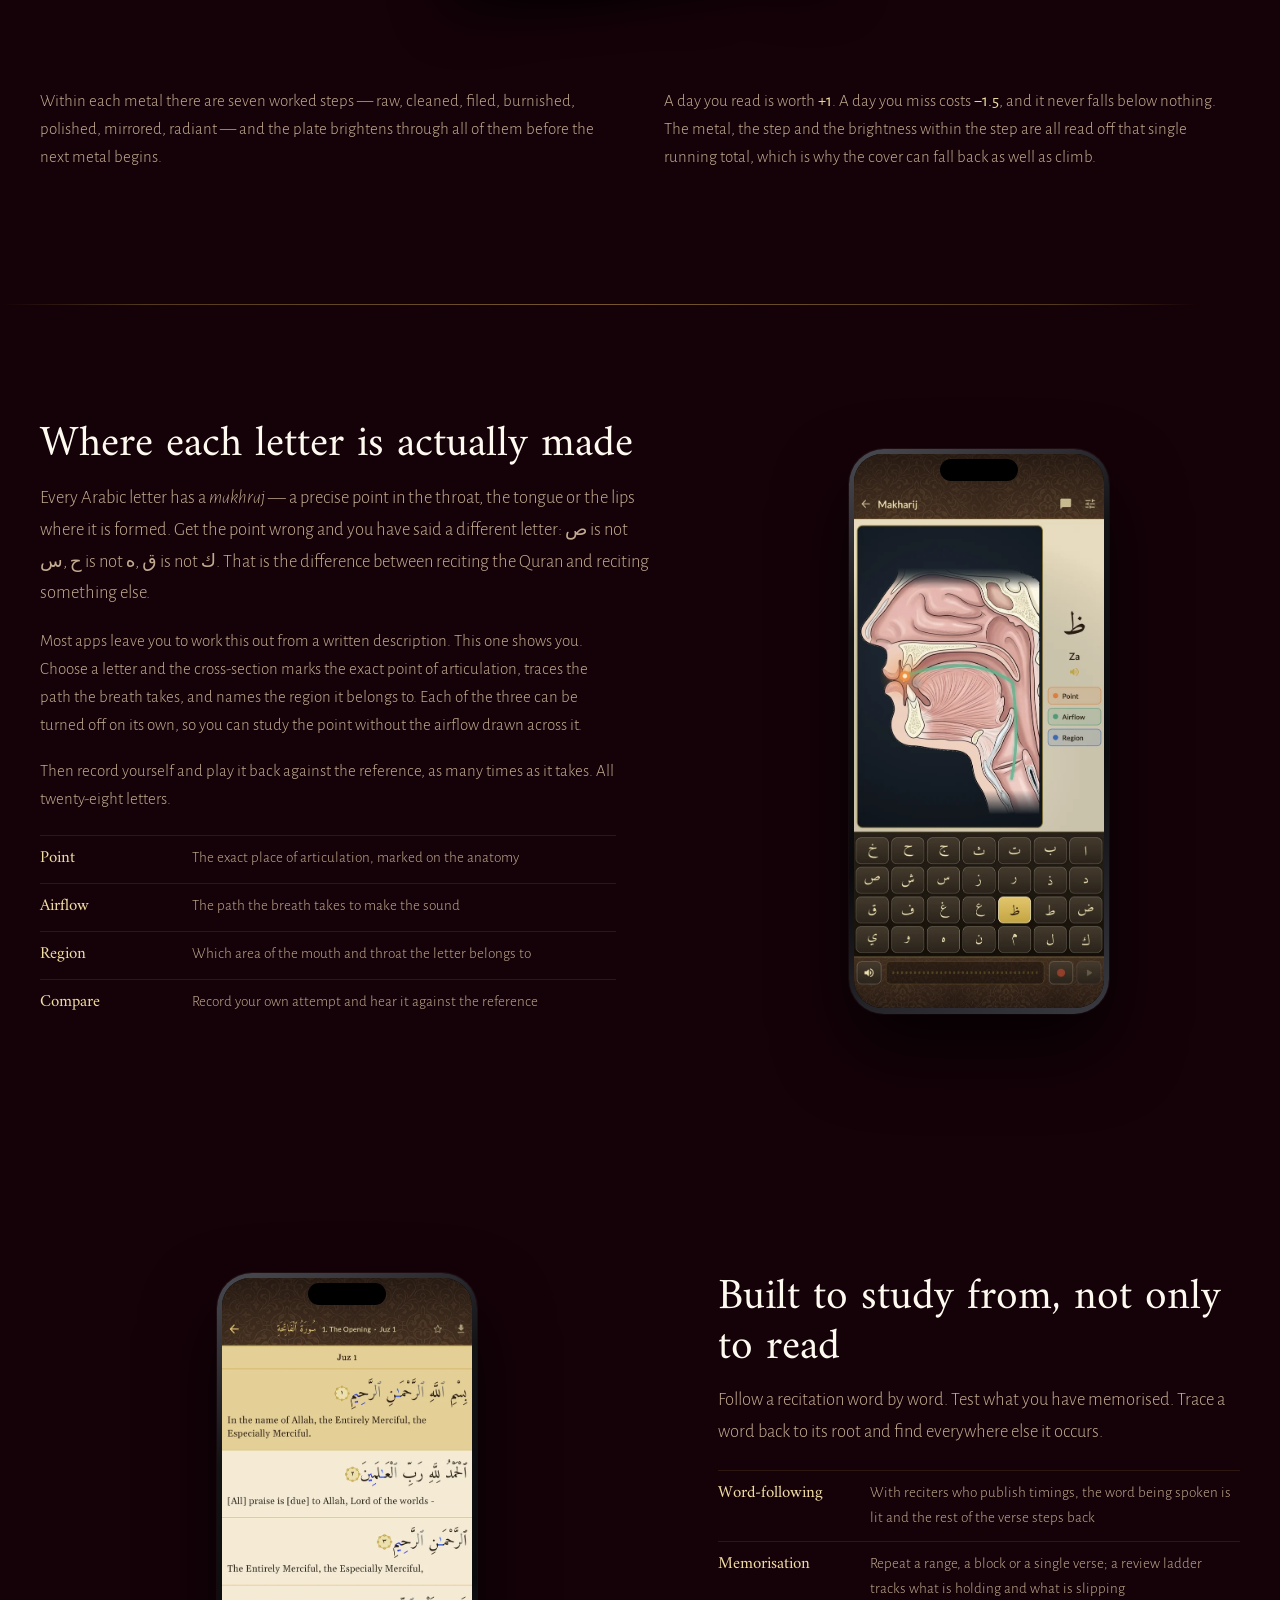
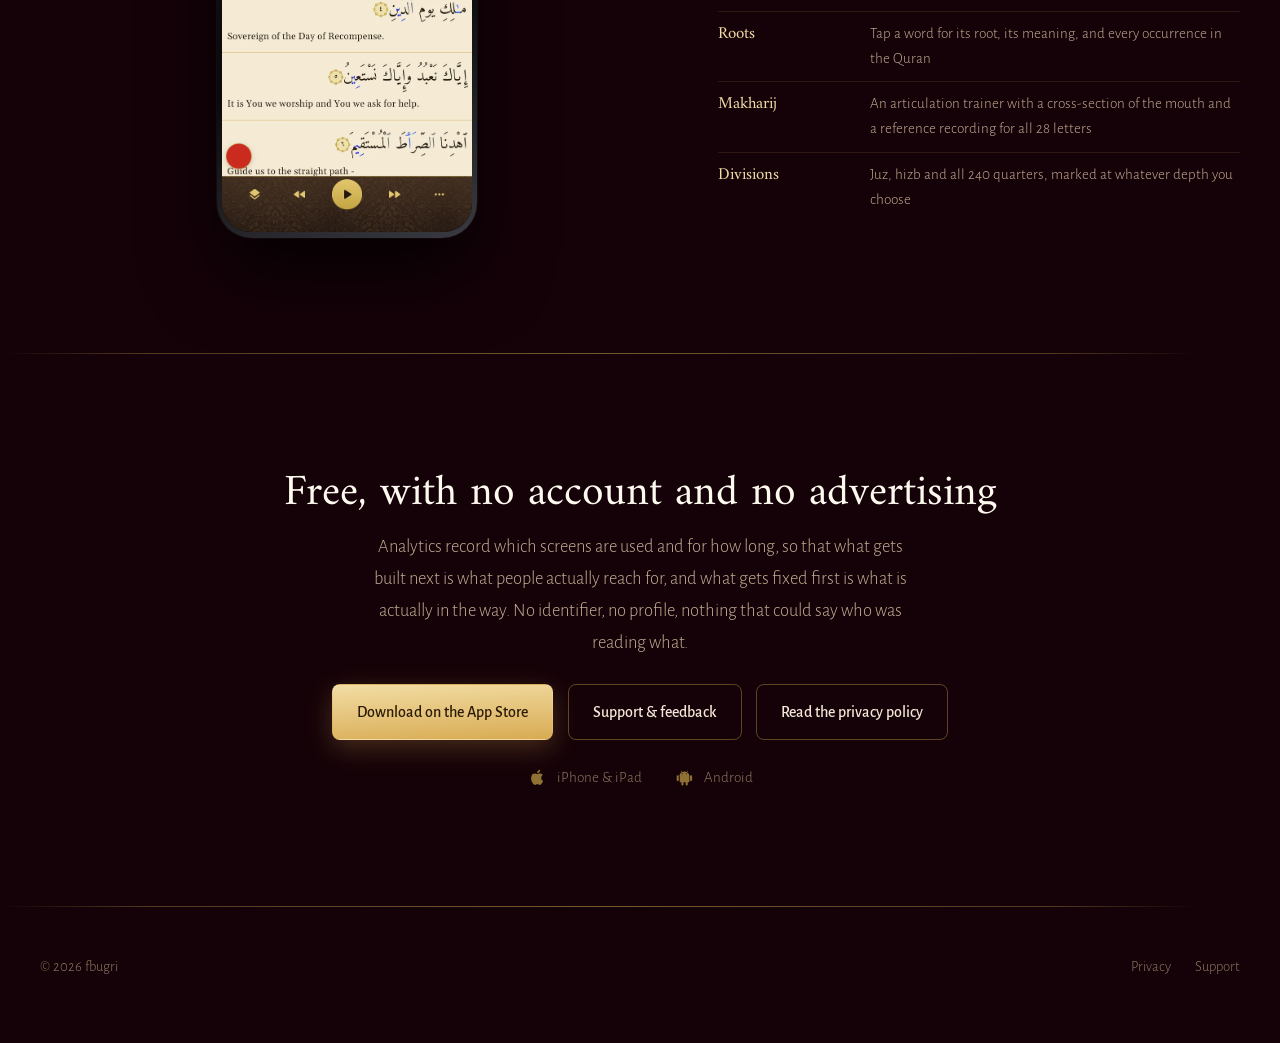
==== commit d2612432: "Say what a missed day really costs, and list all seventeen rules The penalty was lowered to a day an" ====
--- a/index.html
+++ b/index.html
@@ -479,8 +479,8 @@
       <p class="quiet">Within each metal there are seven worked steps — raw, cleaned, filed,
         burnished, polished, mirrored, radiant — and the plate brightens through all of them
         before the next metal begins.</p>
-      <p class="quiet">A day you read is worth <b>+1</b>. A day you miss costs <b>−2</b>, and it
-        never falls below nothing. The metal, the step and the brightness within the step are
+      <p class="quiet">A day you read is worth <b>+1</b>. A day you miss costs <b>−1.5</b>, and
+        it never falls below nothing. The metal, the step and the brightness within the step are
         all read off that single running total, which is why the cover can fall back as well as
         climb.</p>
     </div>
@@ -629,7 +629,9 @@
   w:['Idgham Shafawi','إدغام شفوي','#58B800','Meem merged into meem'],
   i:['Iqlab','إقلاب','#26BFFD','Nun or tanwin turned into a meem before ba'],
   a:['Idgham With Ghunnah','إدغام بغنة','#169777','Merged, carrying nasal resonance'],
-  u:['Idgham Without Ghunnah','إدغام بلا غنة','#169200','Merged, without resonance']
+  u:['Idgham Without Ghunnah','إدغام بلا غنة','#169200','Merged, without resonance'],
+  d:['Idgham Mutajanisayn','إدغام متجانسين','#A1A1A1','Merged between letters sharing a point of articulation'],
+  b:['Idgham Mutaqaribayn','إدغام متقاربين','#A1A1A1','Merged between letters whose points of articulation are close']
 };
 const VERSES = [
   'وَ[h:9999[ٱ]لْعَصْرِ',
